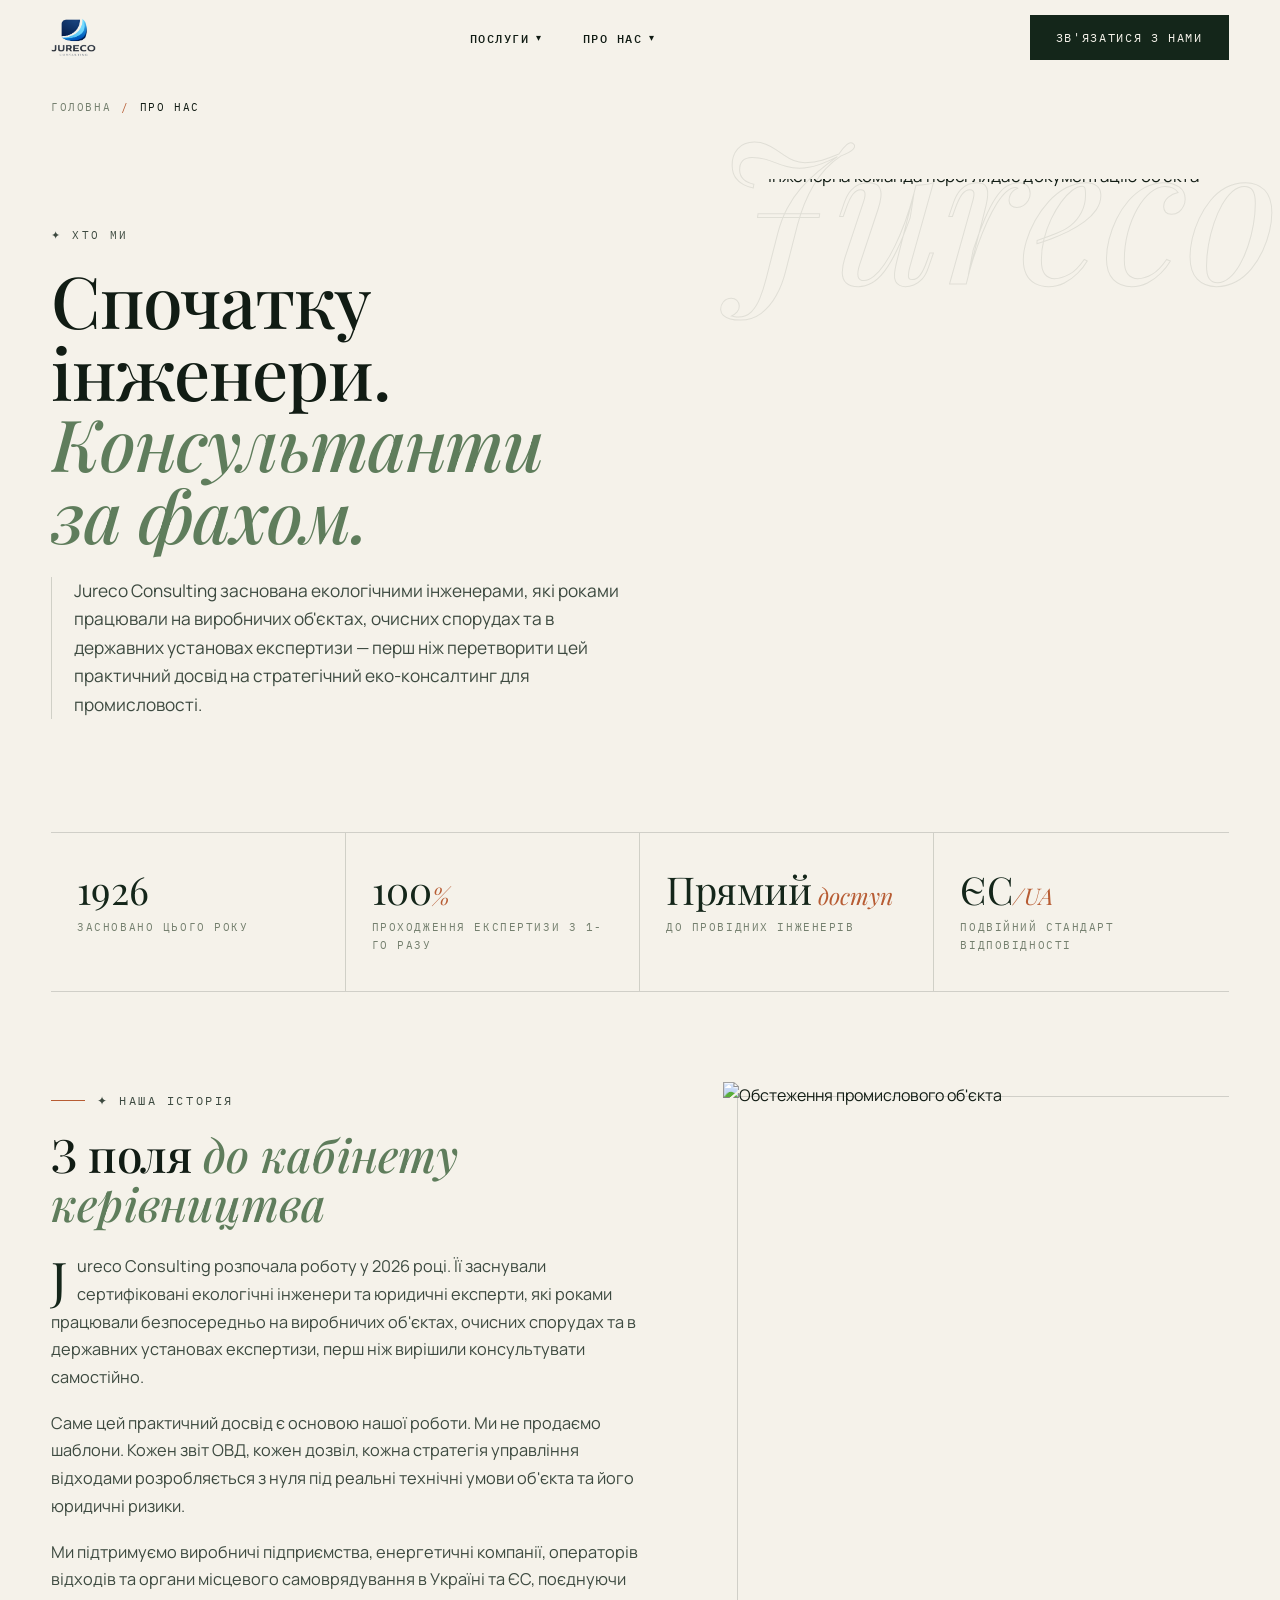
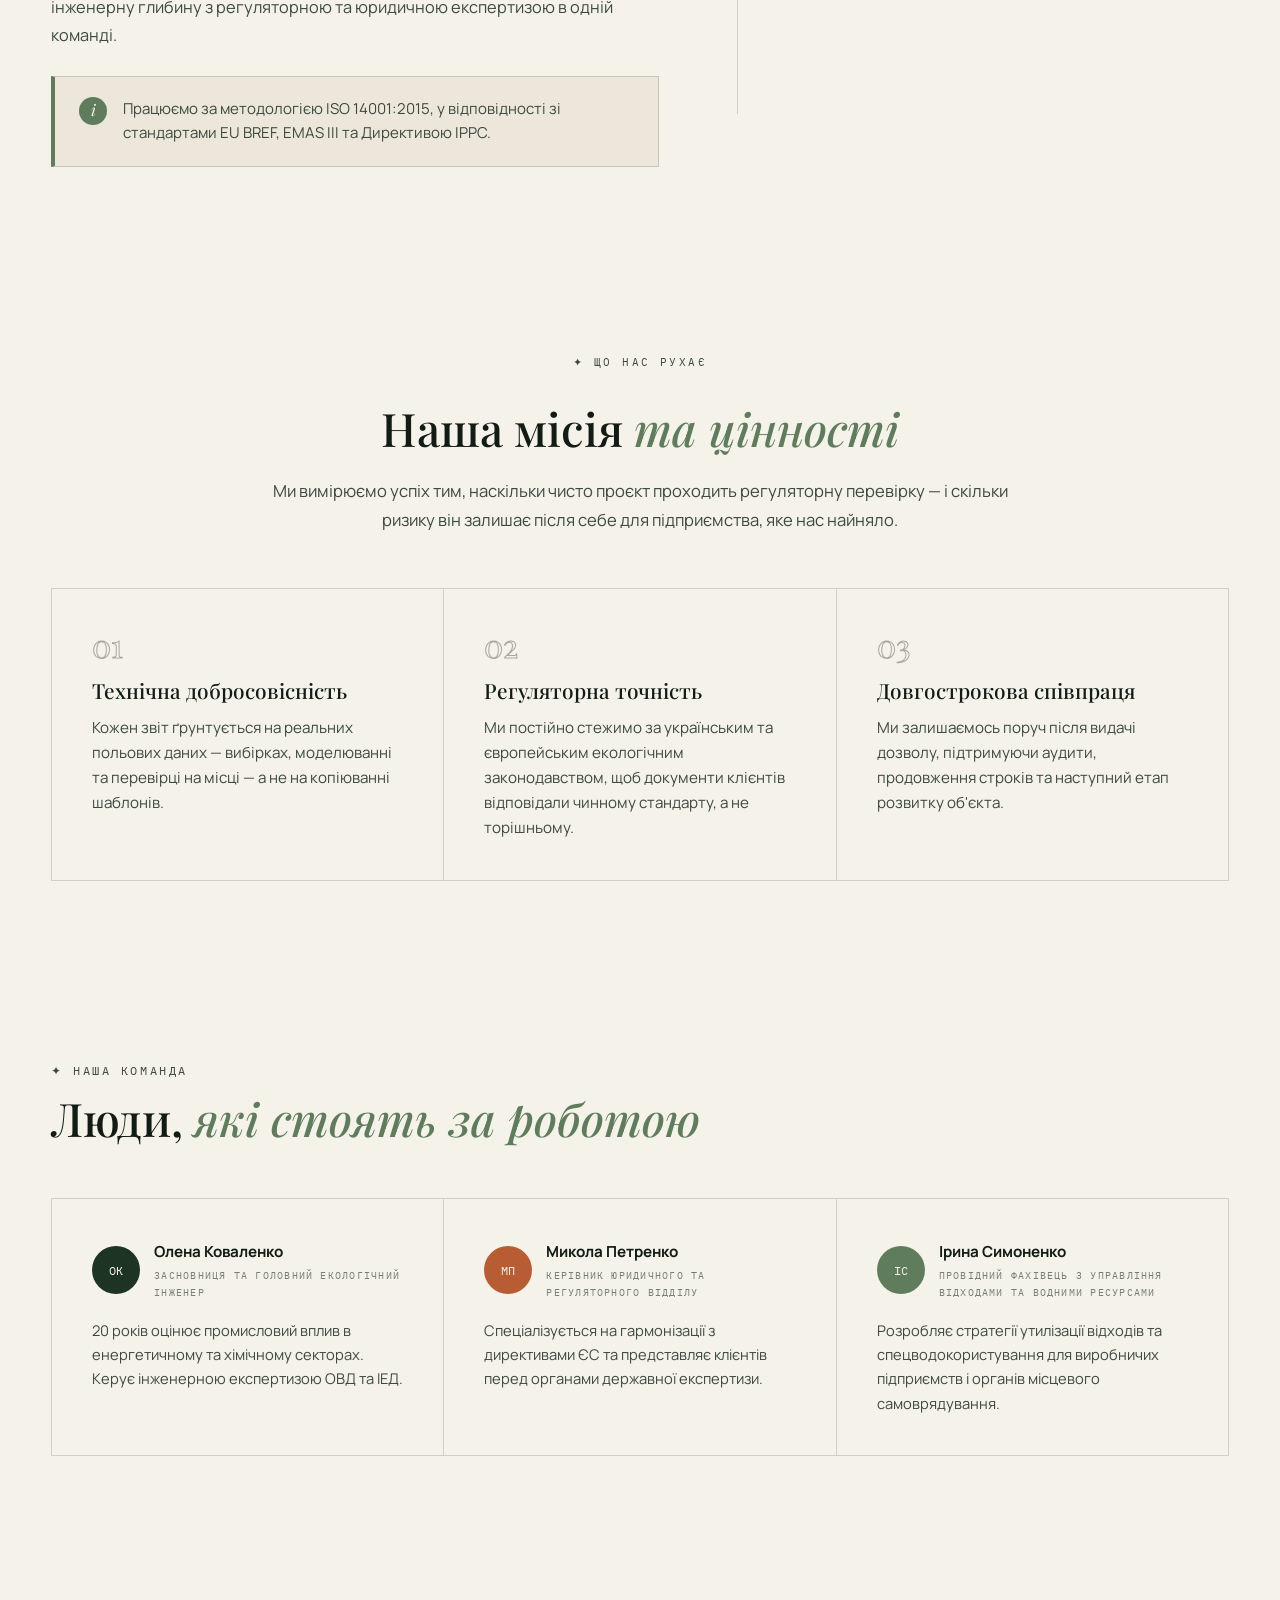
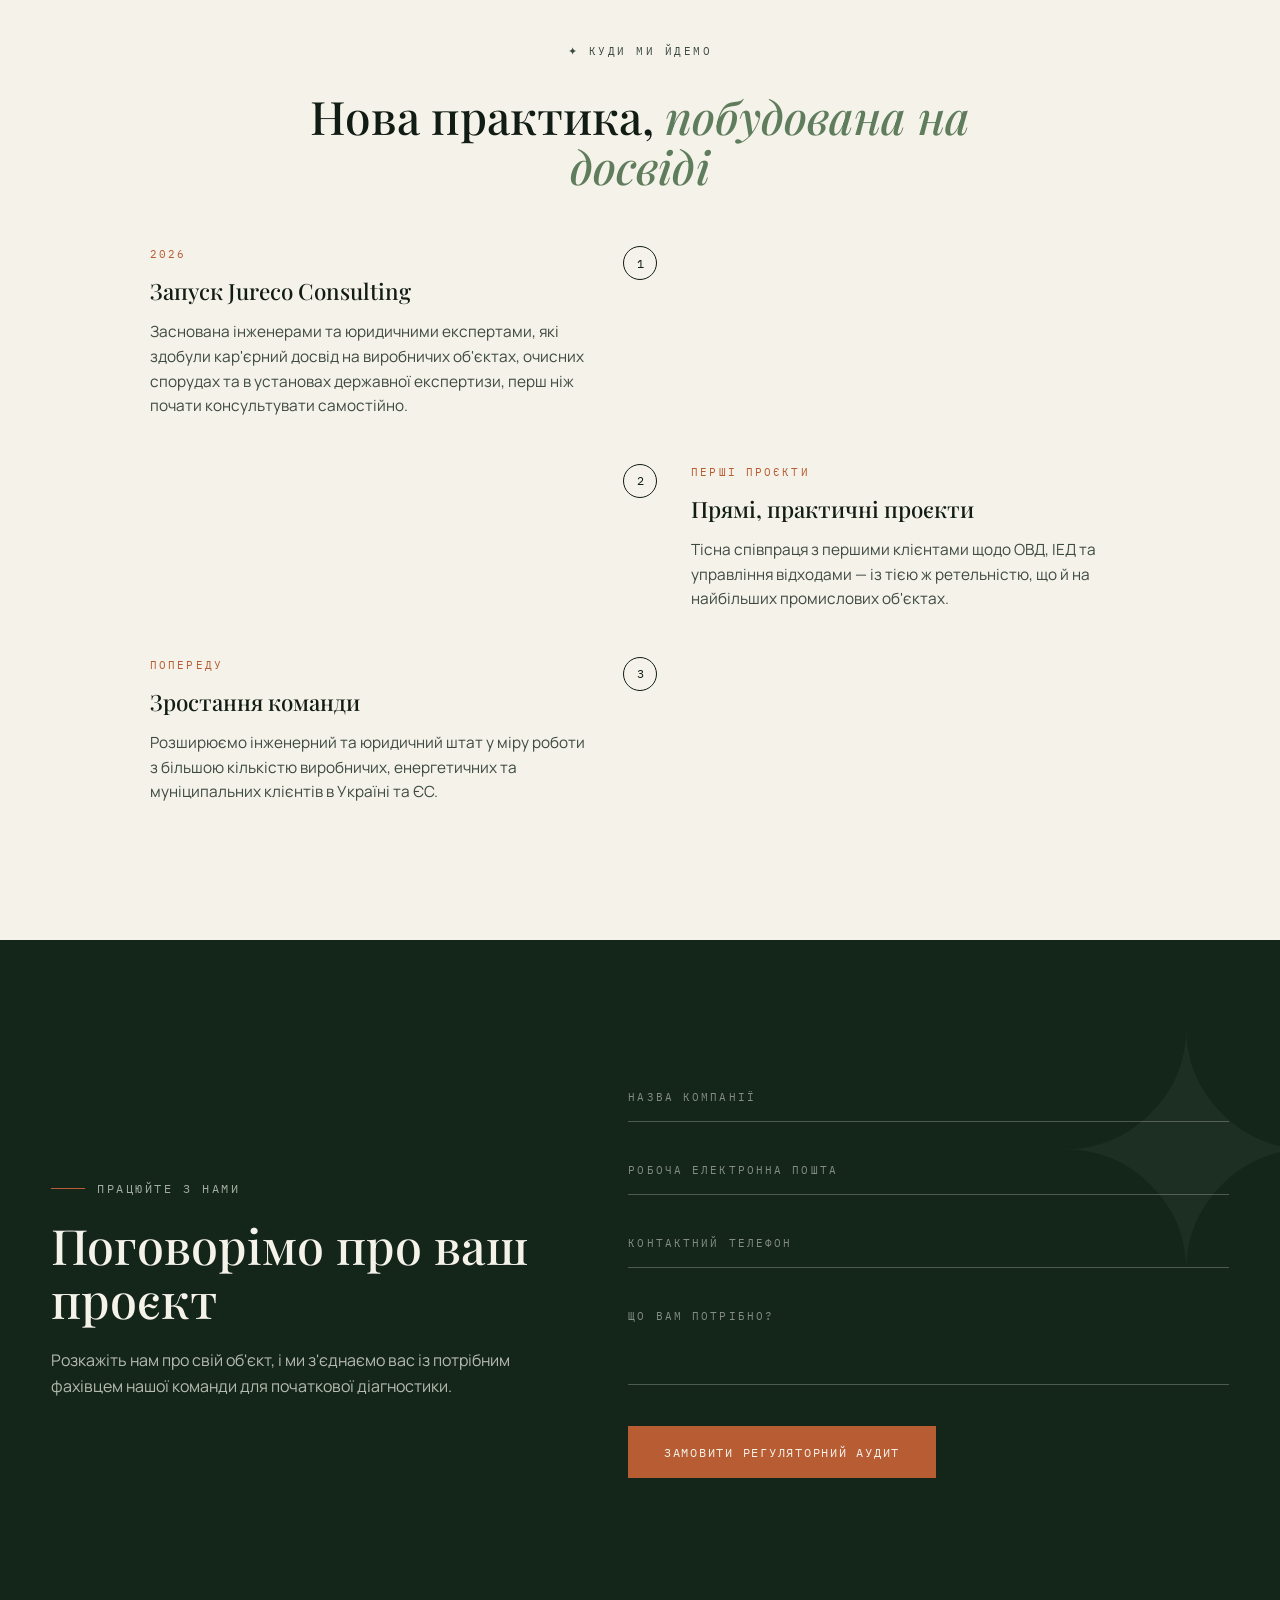
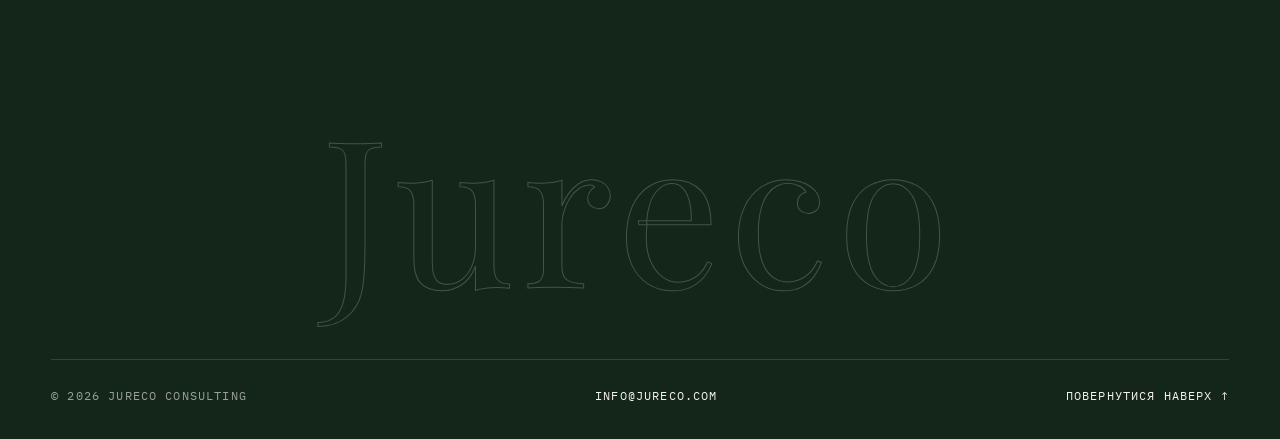
==== about.html @ 75439a0f "Jureco Consulting site — editorial redesign Premium editorial design system: homepage plus seven ser" ====
<!DOCTYPE html>
<html lang="uk">
<head>
    <meta charset="UTF-8">
    <meta name="viewport" content="width=device-width, initial-scale=1.0">
    <title>Про нас — Jureco Consulting</title>
    <link rel="preconnect" href="https://fonts.googleapis.com">
    <link rel="preconnect" href="https://fonts.gstatic.com" crossorigin>
    <link href="https://fonts.googleapis.com/css2?family=Playfair+Display:ital,wght@0,400;0,500;0,600;1,400;1,500&family=Manrope:wght@400;500;700&family=IBM+Plex+Mono:wght@400;500&display=swap" rel="stylesheet">
    <link rel="stylesheet" href="home.css">
    <link rel="stylesheet" href="inner.css">
</head>
<body id="top">

<!-- HEADER -->
<header class="hd solid">
    <a href="index.html" class="hd-logo" aria-label="Jureco Consulting — головна">
        <img src="photos/logo.png" alt="Jureco Consulting">
    </a>

    <nav class="hd-nav" aria-label="Основна навігація">
        <div class="hd-item">
            <button class="hd-link" aria-haspopup="true">Послуги <span class="tick">&#9662;</span></button>
            <div class="hd-drop">
                <div class="hd-drop-label">Екологічні послуги</div>
                <div class="hd-drop-grid">
                    <a href="eia.html">
                        <span class="n">01</span>
                        <span><span class="t">ОВД — Оцінка впливу на довкілля</span><span class="s">Процедура та дозволи перед початком діяльності</span></span>
                    </a>
                    <a href="lap.html">
                        <span class="n">02</span>
                        <span><span class="t">ІЕД — Інтегрований екологічний дозвіл</span><span class="s">Відповідність Директиві ЄС 2010/75/EU</span></span>
                    </a>
                    <a href="sea.html">
                        <span class="n">03</span>
                        <span><span class="t">СЕО — Стратегічна екологічна оцінка</span><span class="s">Процедура для документів державного планування</span></span>
                    </a>
                    <a href="lwmp.html">
                        <span class="n">04</span>
                        <span><span class="t">МПУВ — Місцевий план управління відходами</span><span class="s">Планування на рівні громади</span></span>
                    </a>
                    <a href="mep.html">
                        <span class="n">05</span>
                        <span><span class="t">МЕП — Муніципальний енергетичний план</span><span class="s">Місцева енергоефективність та відновлювані джерела</span></span>
                    </a>
                    <a href="cds.html">
                        <span class="n">06</span>
                        <span><span class="t">СРГ — Стратегія розвитку громади</span><span class="s">Інтегрований план розвитку громади</span></span>
                    </a>
                </div>
            </div>
        </div>
        <div class="hd-item">
            <button class="hd-link" aria-haspopup="true">Про нас <span class="tick">&#9662;</span></button>
            <div class="hd-drop narrow">
                <div class="hd-drop-grid">
                    <a href="about.html#team">
                        <span class="n">a.</span>
                        <span><span class="t">Наша команда</span><span class="s">Інженери та юридичні експерти</span></span>
                    </a>
                    <a href="about.html#story">
                        <span class="n">b.</span>
                        <span><span class="t">Наша історія</span><span class="s">Засновано у 2026 році</span></span>
                    </a>
                    <a href="#">
                        <span class="n">c.</span>
                        <span><span class="t">Новини та аналітика</span><span class="s">Оновлення законодавства</span></span>
                    </a>
                </div>
            </div>
        </div>
    </nav>

    <a href="#contact" class="hd-cta"><span>Зв'язатися з нами</span></a>

    <button class="hd-burger" aria-label="Меню" aria-expanded="false">
        <span></span><span></span><span></span>
    </button>
</header>

<nav class="m-menu" aria-label="Мобільне меню">
    <div class="grp">Екологічні послуги</div>
    <a href="eia.html"><span>01</span>ОВД — Оцінка впливу на довкілля</a>
    <a href="lap.html"><span>02</span>ІЕД — Інтегрований екологічний дозвіл</a>
    <a href="sea.html"><span>03</span>СЕО — Стратегічна екологічна оцінка</a>
    <a href="lwmp.html"><span>04</span>МПУВ — Місцевий план управління відходами</a>
    <a href="mep.html"><span>05</span>МЕП — Муніципальний енергетичний план</a>
    <a href="cds.html"><span>06</span>СРГ — Стратегія розвитку громади</a>
    <div class="grp">Про нас</div>
    <a href="about.html#team">Наша команда</a>
    <a href="about.html#story">Наша історія</a>
    <a href="#">Новини та аналітика</a>
    <a href="#contact" class="m-cta">Зв'язатися з нами</a>
</nav>

<!-- BREADCRUMB -->
<nav class="breadcrumb-bar">
    <div class="breadcrumbs">
        <a href="index.html">Головна</a>
        <span class="bc-sep">/</span>
        <span class="bc-current">Про нас</span>
    </div>
</nav>

<!-- PAGE HERO -->
<section class="eia-hero fade-up">
    <div class="hero-text">
        <div class="tag-mono">✦ Хто ми</div>
        <h1 class="hero-h1">
            Спочатку інженери.<br>
            <span class="accent">Консультанти<br>за фахом.</span>
        </h1>
        <p class="hero-para">Jureco Consulting заснована екологічними інженерами, які роками працювали на виробничих об'єктах, очисних спорудах та в державних установах експертизи — перш ніж перетворити цей практичний досвід на стратегічний еко-консалтинг для промисловості.</p>
    </div>
    <div class="hero-img-frame">
        <img src="https://images.unsplash.com/photo-1521791136064-7986c2920216?auto=format&fit=crop&w=1200&q=80" alt="Інженерна команда переглядає документацію об'єкта">
    </div>
</section>

<!-- STATS BAR -->
<div class="stats-row fade-up">
    <div class="stat-cell">
        <div class="stat-num">2026</div>
        <div class="stat-label">Засновано цього року</div>
    </div>
    <div class="stat-cell">
        <div class="stat-num">100<span>%</span></div>
        <div class="stat-label">Проходження експертизи з 1-го разу</div>
    </div>
    <div class="stat-cell">
        <div class="stat-num">Прямий<span> доступ</span></div>
        <div class="stat-label">До провідних інженерів</div>
    </div>
    <div class="stat-cell">
        <div class="stat-num">ЄС<span>/UA</span></div>
        <div class="stat-label">Подвійний стандарт відповідності</div>
    </div>
</div>

<!-- STORY -->
<section id="story" class="definition-block fade-up">
    <div>
        <div class="section-eyebrow">✦ Наша історія</div>
        <h2 class="block-title">З поля <span class="accent">до кабінету керівництва</span></h2>
        <div class="rich-body">
            <p>Jureco Consulting розпочала роботу у 2026 році. Її заснували сертифіковані екологічні інженери та юридичні експерти, які роками працювали безпосередньо на виробничих об'єктах, очисних спорудах та в державних установах експертизи, перш ніж вирішили консультувати самостійно.</p>
            <p>Саме цей практичний досвід є основою нашої роботи. Ми не продаємо шаблони. Кожен звіт ОВД, кожен дозвіл, кожна стратегія управління відходами розробляється з нуля під реальні технічні умови об'єкта та його юридичні ризики.</p>
            <p>Ми підтримуємо виробничі підприємства, енергетичні компанії, операторів відходів та органи місцевого самоврядування в Україні та ЄС, поєднуючи інженерну глибину з регуляторною та юридичною експертизою в одній команді.</p>
        </div>
        <div class="law-box">
            <div class="law-icon">i</div>
            <p>Працюємо за методологією ISO 14001:2015, у відповідності зі стандартами EU BREF, EMAS III та Директивою IPPC.</p>
        </div>
    </div>
    <div>
        <div class="img-bordered">
            <img src="https://images.unsplash.com/photo-1497366754035-f200968a6e72?auto=format&fit=crop&w=800&q=80" alt="Обстеження промислового об'єкта">
        </div>
    </div>
</section>

<!-- MISSION / VALUES -->
<section class="scope-block fade-up">
    <div class="center-head">
        <div class="tag-mono" style="margin:0 auto 18px;">✦ Що нас рухає</div>
        <h2 class="block-title">Наша місія <span class="accent">та цінності</span></h2>
        <p class="section-sub">Ми вимірюємо успіх тим, наскільки чисто проєкт проходить регуляторну перевірку — і скільки ризику він залишає після себе для підприємства, яке нас найняло.</p>
    </div>
    <div class="three-grid">
        <div class="scope-card">
            <span class="card-num">01</span>
            <h3>Технічна добросовісність</h3>
            <p>Кожен звіт ґрунтується на реальних польових даних — вибірках, моделюванні та перевірці на місці — а не на копіюванні шаблонів.</p>
        </div>
        <div class="scope-card">
            <span class="card-num">02</span>
            <h3>Регуляторна точність</h3>
            <p>Ми постійно стежимо за українським та європейським екологічним законодавством, щоб документи клієнтів відповідали чинному стандарту, а не торішньому.</p>
        </div>
        <div class="scope-card">
            <span class="card-num">03</span>
            <h3>Довгострокова співпраця</h3>
            <p>Ми залишаємось поруч після видачі дозволу, підтримуючи аудити, продовження строків та наступний етап розвитку об'єкта.</p>
        </div>
    </div>
</section>

<!-- TEAM -->
<section id="team" class="section fade-up">
    <div class="section-header">
        <div>
            <div class="section-tag">✦ Наша команда</div>
            <h2 class="section-title">Люди, <em>які стоять за роботою</em></h2>
        </div>
    </div>
    <div class="testi-grid">
        <div class="testi-card">
            <div class="testi-author" style="margin-bottom:16px;">
                <div class="testi-avatar av1">ОК</div>
                <div>
                    <div class="testi-name">Олена Коваленко</div>
                    <div class="testi-loc">Засновниця та головний екологічний інженер</div>
                </div>
            </div>
            <p class="testi-text">20 років оцінює промисловий вплив в енергетичному та хімічному секторах. Керує інженерною експертизою ОВД та ІЕД.</p>
        </div>
        <div class="testi-card">
            <div class="testi-author" style="margin-bottom:16px;">
                <div class="testi-avatar av2">МП</div>
                <div>
                    <div class="testi-name">Микола Петренко</div>
                    <div class="testi-loc">Керівник юридичного та регуляторного відділу</div>
                </div>
            </div>
            <p class="testi-text">Спеціалізується на гармонізації з директивами ЄС та представляє клієнтів перед органами державної експертизи.</p>
        </div>
        <div class="testi-card">
            <div class="testi-author" style="margin-bottom:16px;">
                <div class="testi-avatar av3">ІС</div>
                <div>
                    <div class="testi-name">Ірина Симоненко</div>
                    <div class="testi-loc">Провідний фахівець з управління відходами та водними ресурсами</div>
                </div>
            </div>
            <p class="testi-text">Розробляє стратегії утилізації відходів та спецводокористування для виробничих підприємств і органів місцевого самоврядування.</p>
        </div>
    </div>
</section>

<!-- ROADMAP -->
<section class="timeline-block fade-up">
    <div class="center-head">
        <div class="tag-mono" style="margin:0 auto 18px;">✦ Куди ми йдемо</div>
        <h2 class="block-title">Нова практика, <span class="accent">побудована на досвіді</span></h2>
    </div>
    <div class="timeline-wrap">
        <div class="timeline-axis"></div>

        <div class="tl-row">
            <div class="tl-dot">1</div>
            <div class="tl-box">
                <span class="tl-period">2026</span>
                <h3>Запуск Jureco Consulting</h3>
                <p>Заснована інженерами та юридичними експертами, які здобули кар'єрний досвід на виробничих об'єктах, очисних спорудах та в установах державної експертизи, перш ніж почати консультувати самостійно.</p>
            </div>
        </div>

        <div class="tl-row right">
            <div class="tl-dot">2</div>
            <div class="tl-box">
                <span class="tl-period">Перші проєкти</span>
                <h3>Прямі, практичні проєкти</h3>
                <p>Тісна співпраця з першими клієнтами щодо ОВД, ІЕД та управління відходами — із тією ж ретельністю, що й на найбільших промислових об'єктах.</p>
            </div>
        </div>

        <div class="tl-row">
            <div class="tl-dot">3</div>
            <div class="tl-box">
                <span class="tl-period">Попереду</span>
                <h3>Зростання команди</h3>
                <p>Розширюємо інженерний та юридичний штат у міру роботи з більшою кількістю виробничих, енергетичних та муніципальних клієнтів в Україні та ЄС.</p>
            </div>
        </div>
    </div>
</section>

<!-- CTA FORM -->
<!-- CTA FORM -->
<section id="contact" class="audit">
    <div class="audit-grid">
        <div class="audit-copy">
            <span class="eyebrow r-up">Працюйте з нами</span>
            <h2 class="r-up">Поговорімо про ваш проєкт</h2>
            <p class="audit-lead r-up">Розкажіть нам про свій об'єкт, і ми з'єднаємо вас із потрібним фахівцем нашої команди для початкової діагностики.</p>
        </div>

        <form id="cta-audit-form" class="audit-form r-up" action="https://formspree.io/f/mqevwaqk" method="POST">
            <div class="field">
                <label for="f-company">Назва компанії</label>
                <input id="f-company" type="text" name="company" autocomplete="organization" required>
            </div>
            <div class="field">
                <label for="f-email">Робоча електронна пошта</label>
                <input id="f-email" type="email" name="email" autocomplete="email" required>
            </div>
            <div class="field">
                <label for="f-phone">Контактний телефон</label>
                <input id="f-phone" type="tel" name="phone" autocomplete="tel" required>
            </div>
            <div class="field">
                <label for="f-message">Що вам потрібно?</label>
                <textarea id="f-message" name="message" rows="3" required></textarea>
            </div>
            <input type="hidden" name="_subject" value="Нова заявка — JURECO (Про нас)">
            <button type="submit" class="btn-main btn-submit"><span class="lbl">Замовити регуляторний аудит</span></button>
            <p class="form-status" aria-live="polite"></p>
        </form>
    </div>
</section>

<!-- FOOTER -->
<footer class="foot">
    <div class="foot-word" aria-hidden="true">Jureco</div>
    <div class="foot-row">
        <span>&#169; 2026 Jureco Consulting</span>
        <a href="mailto:info@jureco.com">info@jureco.com</a>
        <a href="#top">Повернутися наверх &#8593;</a>
    </div>
</footer>

<script src="home.js"></script>
<script src="inner.js"></script>
<script src="form-handler.js"></script>
</body>
</html>
---- home.css ----
/* ============================================================
   JURECO — index.html dedicated stylesheet (editorial redesign)
   Other pages keep using style.css; this file is home-only.
   ============================================================ */

:root {
    --paper:   #F5F2EA;
    --paper-2: #ECE7DA;
    --ink:     #111C14;
    --ink-2:   #3D4A40;
    --ink-3:   #75806F;
    --pine:    #14261A;
    --pine-2:  #1D3323;
    --moss:    #5F7D5C;
    --clay:    #B75C33;
    --clay-2:  #A24E28;
    --line:    rgba(17, 28, 20, 0.16);
    --line-soft: rgba(17, 28, 20, 0.09);
    --paper-on-pine: rgba(245, 242, 234, 0.92);
    --font-display: 'Playfair Display', 'Georgia', serif;
    --font-body: 'Manrope', 'Segoe UI', sans-serif;
    --font-mono: 'IBM Plex Mono', 'Consolas', monospace;
    --ease-out: cubic-bezier(0.22, 1, 0.36, 1);
    --gutter: clamp(20px, 4vw, 64px);
}

* { margin: 0; padding: 0; box-sizing: border-box; }

html { scroll-behavior: smooth; }

body {
    background: var(--paper);
    color: var(--ink);
    font-family: var(--font-body);
    font-size: 1rem;
    line-height: 1.65;
    -webkit-font-smoothing: antialiased;
    overflow-x: hidden;
}

::selection { background: var(--clay); color: var(--paper); }

img { max-width: 100%; display: block; }

a { color: inherit; text-decoration: none; }

:focus-visible { outline: 2px solid var(--clay); outline-offset: 3px; }

/* ── shared editorial atoms ──────────────────────────────── */

.eyebrow {
    font-family: var(--font-mono);
    font-size: 0.72rem;
    letter-spacing: 0.22em;
    text-transform: uppercase;
    color: var(--ink-2);
    display: inline-flex;
    align-items: center;
    gap: 12px;
}
.eyebrow::before {
    content: "";
    width: 34px; height: 1px;
    background: var(--clay);
    display: inline-block;
}

.serif-em em {
    font-style: italic;
    font-weight: 500;
    color: var(--moss);
}

.u-link {
    font-family: var(--font-mono);
    font-size: 0.78rem;
    letter-spacing: 0.14em;
    text-transform: uppercase;
    border-bottom: 2px solid var(--clay);
    padding-bottom: 4px;
    transition: color 0.2s var(--ease-out), border-color 0.2s var(--ease-out);
}
.u-link:hover { color: var(--clay); border-color: var(--ink); }

/* ── reveal system (each variant used by a different section) */

.r-up { opacity: 0; transform: translateY(36px); transition: opacity 0.9s var(--ease-out), transform 0.9s var(--ease-out); }
.r-up.in { opacity: 1; transform: none; }

.r-fade { opacity: 0; transition: opacity 1.1s ease; }
.r-fade.in { opacity: 1; }

.r-clip { clip-path: inset(0 100% 0 0); transition: clip-path 1.1s var(--ease-out); }
.r-clip.in { clip-path: inset(0 0 0 0); }

.r-clip-alt { clip-path: inset(0 0 0 100%); transition: clip-path 1.1s var(--ease-out); }
.r-clip-alt.in { clip-path: inset(0 0 0 0); }

.r-clip-up { clip-path: inset(100% 0 0 0); transition: clip-path 1s var(--ease-out); }
.r-clip-up.in { clip-path: inset(0 0 0 0); }

.r-line { transform: scaleX(0); transform-origin: left; transition: transform 1.2s var(--ease-out); }
.r-line.in { transform: scaleX(1); }

/* word-mask reveal for hero headline */
.w-mask { display: inline-block; overflow: hidden; vertical-align: bottom; }
.w-mask > span {
    display: inline-block;
    transform: translateY(110%);
    transition: transform 1s var(--ease-out);
}
body.loaded .w-mask > span { transform: translateY(0); }

/* ============================================================
   HEADER
   ============================================================ */

.hd {
    position: fixed;
    top: 0; left: 0; right: 0;
    z-index: 100;
    display: flex;
    align-items: center;
    justify-content: space-between;
    gap: 24px;
    padding: 0 var(--gutter);
    height: 76px;
    border-bottom: 1px solid transparent;
    transition: background 0.35s ease, border-color 0.35s ease, height 0.35s ease;
}
.hd.solid {
    background: rgba(245, 242, 234, 0.93);
    backdrop-filter: blur(10px);
    border-color: var(--line-soft);
    height: 64px;
}

.hd-logo img { height: 40px; width: auto; transition: height 0.35s ease; }
.hd.solid .hd-logo img { height: 34px; }

.hd-nav { display: flex; align-items: center; gap: 8px; }

.hd-nav > div { position: relative; }

.hd-link {
    font-family: var(--font-mono);
    font-size: 0.78rem;
    letter-spacing: 0.12em;
    text-transform: uppercase;
    background: none;
    border: none;
    cursor: pointer;
    color: var(--ink);
    padding: 10px 16px;
    display: inline-flex;
    align-items: center;
    gap: 7px;
    font-weight: 500;
}
.hd-link .tick { font-size: 0.6rem; transition: transform 0.25s var(--ease-out); }
.hd-item.open .hd-link .tick { transform: rotate(180deg); }
.hd-link:hover { color: var(--clay); }

/* dropdown — full editorial panel */
.hd-drop {
    position: absolute;
    top: calc(100% + 14px);
    left: 50%;
    translate: -50% 0;
    width: min(720px, calc(100vw - 32px));
    background: var(--paper);
    border: 1px solid var(--line);
    box-shadow: 0 30px 60px -20px rgba(17, 28, 20, 0.25);
    padding: 28px;
    opacity: 0;
    visibility: hidden;
    transform: translateY(12px);
    transition: opacity 0.28s var(--ease-out), transform 0.28s var(--ease-out), visibility 0.28s;
}
.hd-item.open .hd-drop { opacity: 1; visibility: visible; transform: none; }

.hd-drop-label {
    font-family: var(--font-mono);
    font-size: 0.66rem;
    letter-spacing: 0.24em;
    text-transform: uppercase;
    color: var(--ink-3);
    border-bottom: 1px solid var(--line-soft);
    padding-bottom: 12px;
    margin-bottom: 6px;
}
.hd-drop-grid { display: grid; grid-template-columns: 1fr 1fr; }
.hd-drop.narrow { width: min(380px, calc(100vw - 32px)); }
.hd-drop.narrow .hd-drop-grid { grid-template-columns: 1fr; }

.hd-drop a {
    display: grid;
    grid-template-columns: auto 1fr;
    gap: 14px;
    padding: 14px 12px;
    border-bottom: 1px solid var(--line-soft);
    transition: background 0.2s ease, padding-left 0.25s var(--ease-out);
}
.hd-drop a:hover { background: var(--paper-2); padding-left: 20px; }
.hd-drop a .n {
    font-family: var(--font-mono);
    font-size: 0.7rem;
    color: var(--clay);
    padding-top: 4px;
}
.hd-drop a .t { font-weight: 700; font-size: 0.92rem; display: block; }
.hd-drop a .s { font-size: 0.8rem; color: var(--ink-2); display: block; margin-top: 2px; }

.hd-cta {
    font-family: var(--font-mono);
    font-size: 0.74rem;
    letter-spacing: 0.14em;
    text-transform: uppercase;
    color: var(--paper);
    background: var(--pine);
    padding: 13px 26px;
    position: relative;
    overflow: hidden;
    white-space: nowrap;
}
.hd-cta span { position: relative; z-index: 1; }
.hd-cta::after {
    content: "";
    position: absolute; inset: 0;
    background: var(--clay);
    transform: translateY(101%);
    transition: transform 0.35s var(--ease-out);
}
.hd-cta:hover::after { transform: translateY(0); }

.hd-burger {
    display: none;
    background: none; border: none; cursor: pointer;
    width: 44px; height: 44px;
    flex-direction: column;
    justify-content: center;
    align-items: center;
    gap: 6px;
}
.hd-burger span { width: 26px; height: 2px; background: var(--ink); transition: transform 0.3s var(--ease-out), opacity 0.3s; }

/* ============================================================
   HERO — editorial split with parallax figure
   ============================================================ */

.hero {
    position: relative;
    overflow: hidden;
    min-height: 100svh;
    display: grid;
    grid-template-columns: minmax(0, 7fr) minmax(0, 5fr);
    align-items: end;
    padding: 140px var(--gutter) 0;
    gap: clamp(24px, 4vw, 72px);
}

.hero-ghost {
    position: absolute;
    top: 12vh;
    right: -2vw;
    font-family: var(--font-display);
    font-size: clamp(8rem, 22vw, 22rem);
    line-height: 1;
    color: transparent;
    -webkit-text-stroke: 1px rgba(17, 28, 20, 0.10);
    pointer-events: none;
    user-select: none;
    white-space: nowrap;
    z-index: 0;
}

.hero-copy { position: relative; z-index: 2; padding-bottom: clamp(48px, 8vh, 110px); }

.hero-kicker {
    display: flex;
    align-items: center;
    gap: 16px;
    font-family: var(--font-mono);
    font-size: 0.72rem;
    letter-spacing: 0.24em;
    text-transform: uppercase;
    color: var(--ink-2);
    margin-bottom: clamp(20px, 3vh, 40px);
}
.hero-kicker .dot { color: var(--clay); }

.hero h1 {
    font-family: var(--font-display);
    font-weight: 500;
    font-size: clamp(3rem, 8.6vw, 7.6rem);
    line-height: 0.98;
    letter-spacing: -0.02em;
}
.hero h1 em { font-style: italic; color: var(--moss); }

.hero-under {
    margin-top: clamp(28px, 5vh, 56px);
    display: grid;
    grid-template-columns: minmax(0, 1fr) auto;
    align-items: end;
    gap: 32px;
}
.hero-sub {
    max-width: 46ch;
    color: var(--ink-2);
    font-size: 1.02rem;
    border-left: 1px solid var(--line);
    padding-left: 22px;
}

.hero-actions { display: flex; align-items: center; gap: 26px; flex-wrap: wrap; margin-top: 30px; }

.btn-main {
    font-family: var(--font-mono);
    font-size: 0.78rem;
    letter-spacing: 0.14em;
    text-transform: uppercase;
    background: var(--pine);
    color: var(--paper);
    padding: 18px 36px;
    display: inline-block;
    position: relative;
    overflow: hidden;
    cursor: pointer;
    border: none;
    will-change: transform;
}
.btn-main .lbl { position: relative; z-index: 1; display: inline-block; }
.btn-main::after {
    content: "";
    position: absolute; inset: 0;
    background: var(--clay);
    transform: scaleY(0);
    transform-origin: bottom;
    transition: transform 0.4s var(--ease-out);
}
.btn-main:hover::after { transform: scaleY(1); }

.btn-quiet {
    font-family: var(--font-mono);
    font-size: 0.78rem;
    letter-spacing: 0.14em;
    text-transform: uppercase;
    display: inline-flex;
    align-items: center;
    gap: 10px;
    color: var(--ink);
    border-bottom: 2px solid var(--clay);
    padding-bottom: 5px;
}
.btn-quiet .arr { transition: transform 0.3s var(--ease-out); display: inline-block; }
.btn-quiet:hover .arr { transform: translateX(6px); }

/* hero figure */
.hero-fig {
    position: relative;
    z-index: 1;
    align-self: stretch;
    min-height: 62vh;
    overflow: hidden;
}
.hero-fig img {
    position: absolute;
    inset: -12% 0;
    width: 100%;
    height: 124%;
    object-fit: cover;
    will-change: transform;
}
.hero-fig .fig-cap {
    position: absolute;
    left: 0; bottom: 0;
    background: var(--paper);
    padding: 14px 20px 0 0;
    font-family: var(--font-mono);
    font-size: 0.68rem;
    letter-spacing: 0.18em;
    text-transform: uppercase;
    color: var(--ink-2);
    z-index: 2;
}

.hero-side {
    position: absolute;
    right: calc(var(--gutter) / 2.4);
    top: 50%;
    writing-mode: vertical-rl;
    font-family: var(--font-mono);
    font-size: 0.66rem;
    letter-spacing: 0.34em;
    text-transform: uppercase;
    color: var(--ink-3);
    z-index: 3;
}

.hero-scroll {
    position: absolute;
    left: var(--gutter);
    bottom: 26px;
    display: flex;
    align-items: center;
    gap: 12px;
    font-family: var(--font-mono);
    font-size: 0.66rem;
    letter-spacing: 0.28em;
    text-transform: uppercase;
    color: var(--ink-3);
    z-index: 3;
}
.hero-scroll .tail {
    width: 52px; height: 1px;
    background: var(--ink-3);
    position: relative;
    overflow: hidden;
}
.hero-scroll .tail::after {
    content: "";
    position: absolute; inset: 0;
    background: var(--clay);
    animation: scrollTail 2.2s var(--ease-out) infinite;
}
@keyframes scrollTail {
    0%   { transform: translateX(-100%); }
    55%  { transform: translateX(0); }
    100% { transform: translateX(102%); }
}

/* ============================================================
   SERVICES — editorial index with cursor image preview
   ============================================================ */

.svc { padding: clamp(90px, 14vh, 160px) var(--gutter) clamp(70px, 10vh, 120px); position: relative; }

.svc-head {
    display: flex;
    align-items: baseline;
    justify-content: space-between;
    gap: 24px;
    margin-bottom: clamp(36px, 6vh, 64px);
    flex-wrap: wrap;
}
.svc-head h2 {
    font-family: var(--font-display);
    font-weight: 500;
    font-size: clamp(2rem, 4.4vw, 3.6rem);
    line-height: 1.05;
}
.svc-head .count { font-family: var(--font-mono); font-size: 0.78rem; color: var(--ink-3); letter-spacing: 0.2em; }

.svc-list { border-top: 1px solid var(--line); }

.svc-row {
    display: grid;
    grid-template-columns: 90px minmax(0, 1fr) auto;
    align-items: center;
    gap: 24px;
    padding: clamp(20px, 3.4vh, 34px) 4px;
    border-bottom: 1px solid var(--line);
    position: relative;
    transition: padding-left 0.4s var(--ease-out), background 0.4s ease;
}
.svc-row:hover { padding-left: 26px; background: rgba(236, 231, 218, 0.5); }

.svc-row .idx {
    font-family: var(--font-mono);
    font-size: 0.78rem;
    color: var(--ink-3);
    transition: color 0.3s ease;
}
.svc-row:hover .idx { color: var(--clay); }

.svc-row .name {
    font-family: var(--font-display);
    font-weight: 500;
    font-size: clamp(1.3rem, 3vw, 2.2rem);
    line-height: 1.15;
    transition: font-style 0.2s;
}
.svc-row:hover .name { font-style: italic; color: var(--pine-2); }

.svc-row .go {
    font-size: 1.3rem;
    color: var(--ink-3);
    transition: transform 0.35s var(--ease-out), color 0.3s ease;
}
.svc-row:hover .go { transform: translate(6px, -6px) rotate(45deg); color: var(--clay); }

/* floating cursor preview (desktop only, driven by JS) */
.svc-peek {
    position: fixed;
    top: 0; left: 0;
    width: 180px;
    height: 230px;
    border-radius: 14px;
    pointer-events: none;
    z-index: 60;
    overflow: hidden;
    opacity: 0;
    transform: scale(0.9);
    transition: opacity 0.3s var(--ease-out), transform 0.3s var(--ease-out);
    will-change: transform;
}
.svc-peek.on { opacity: 1; transform: scale(1); }
.svc-peek img {
    position: absolute; inset: 0;
    width: 100%; height: 100%;
    object-fit: cover;
    opacity: 0;
    transition: opacity 0.35s ease;
}
.svc-peek img.show { opacity: 1; }

/* ============================================================
   ABOUT — overlapping asymmetric split
   ============================================================ */

.who {
    position: relative;
    padding: 0 var(--gutter) clamp(90px, 14vh, 170px);
    display: grid;
    grid-template-columns: minmax(0, 5.5fr) minmax(0, 6.5fr);
    gap: clamp(32px, 6vw, 96px);
    align-items: start;
}

.who-fig { position: relative; margin-top: -40px; }
.who-fig .frame {
    overflow: hidden;
    aspect-ratio: 4 / 5;
}
.who-fig img { width: 100%; height: 100%; object-fit: cover; }

/* rotating stamp badge */
.who-stamp {
    position: absolute;
    right: -46px;
    top: -46px;
    width: 130px; height: 130px;
    z-index: 3;
}
.who-stamp svg { width: 100%; height: 100%; animation: spin 22s linear infinite; }
.who-stamp text {
    font-family: var(--font-mono);
    font-size: 9.2px;
    letter-spacing: 2.6px;
    text-transform: uppercase;
    fill: var(--ink);
}
.who-stamp .core {
    position: absolute; inset: 0;
    display: grid; place-items: center;
    font-size: 1.1rem;
    color: var(--clay);
}
@keyframes spin { to { transform: rotate(360deg); } }

.who-copy { padding-top: clamp(30px, 8vh, 90px); }
.who-copy h2 {
    font-family: var(--font-display);
    font-weight: 500;
    font-size: clamp(2.1rem, 4.6vw, 3.8rem);
    line-height: 1.04;
    margin: 20px 0 30px;
}
.who-copy h2 em { font-style: italic; color: var(--moss); }

.who-copy .lead { position: relative; }
.who-copy .lead::first-letter {
    font-family: var(--font-display);
    font-size: 3.4em;
    float: left;
    line-height: 0.82;
    padding: 6px 12px 0 0;
    color: var(--pine);
}
.who-copy p { color: var(--ink-2); max-width: 56ch; }
.who-copy p + p { margin-top: 18px; }

.who-meta {
    margin-top: 36px;
    display: flex;
    gap: 40px;
    border-top: 1px solid var(--line);
    padding-top: 24px;
    flex-wrap: wrap;
}
.who-meta .cell .k {
    font-family: var(--font-display);
    font-size: 1.9rem;
    color: var(--pine);
}
.who-meta .cell .v {
    font-family: var(--font-mono);
    font-size: 0.68rem;
    letter-spacing: 0.18em;
    text-transform: uppercase;
    color: var(--ink-3);
    margin-top: 4px;
}
.who-copy .btn-quiet { margin-top: 34px; }

/* ============================================================
   SOLUTIONS — alternating editorial features
   ============================================================ */

.sol { background: var(--paper-2); padding: clamp(90px, 13vh, 160px) var(--gutter); }

.sol-head { max-width: 900px; margin-bottom: clamp(50px, 8vh, 90px); }
.sol-head h2 {
    font-family: var(--font-display);
    font-weight: 500;
    font-size: clamp(2.1rem, 4.6vw, 3.8rem);
    line-height: 1.05;
    margin-top: 18px;
}
.sol-head h2 em { font-style: italic; color: var(--moss); }

.sol-item {
    display: grid;
    grid-template-columns: minmax(0, 6fr) minmax(0, 5fr);
    gap: clamp(28px, 5vw, 80px);
    align-items: center;
    padding: clamp(40px, 7vh, 72px) 0;
    border-top: 1px solid var(--line);
    position: relative;
}
.sol-item.flip { grid-template-columns: minmax(0, 5fr) minmax(0, 6fr); }
.sol-item.flip .sol-fig { order: 2; }
.sol-item.flip .sol-body { order: 1; }

.sol-fig { position: relative; overflow: hidden; aspect-ratio: 16 / 11; }
.sol-fig img { width: 100%; height: 100%; object-fit: cover; transition: transform 0.8s var(--ease-out); }
.sol-item:hover .sol-fig img { transform: scale(1.045); }

.sol-num {
    position: absolute;
    top: clamp(24px, 5vh, 52px);
    right: 0;
    font-family: var(--font-display);
    font-size: clamp(3.4rem, 7vw, 6rem);
    line-height: 1;
    color: transparent;
    -webkit-text-stroke: 1px rgba(17, 28, 20, 0.28);
    pointer-events: none;
}

.sol-body .tag {
    font-family: var(--font-mono);
    font-size: 0.66rem;
    letter-spacing: 0.2em;
    text-transform: uppercase;
    color: var(--paper);
    background: var(--pine);
    display: inline-block;
    padding: 7px 14px;
    margin-bottom: 20px;
}
.sol-body .tag.alt { background: var(--clay); }
.sol-body .tag.alt2 { background: var(--moss); }

.sol-body h3 {
    font-family: var(--font-display);
    font-weight: 500;
    font-size: clamp(1.6rem, 3.2vw, 2.6rem);
    line-height: 1.1;
    max-width: 18ch;
}

.sol-meta {
    display: flex;
    gap: 26px;
    margin: 22px 0 26px;
    font-family: var(--font-mono);
    font-size: 0.72rem;
    letter-spacing: 0.1em;
    text-transform: uppercase;
    color: var(--ink-2);
    flex-wrap: wrap;
}
.sol-meta span { display: inline-flex; align-items: center; gap: 8px; }
.sol-meta .st { color: var(--clay); }

.sol-price {
    font-family: var(--font-display);
    font-size: 1.25rem;
    font-style: italic;
    color: var(--pine);
    margin-bottom: 24px;
}
.sol-price small {
    font-family: var(--font-mono);
    font-style: normal;
    font-size: 0.68rem;
    letter-spacing: 0.14em;
    text-transform: uppercase;
    color: var(--ink-3);
    margin-left: 8px;
}

/* ============================================================
   QUOTE — dark cinematic band
   ============================================================ */

.quote {
    position: relative;
    background: var(--pine);
    color: var(--paper-on-pine);
    padding: clamp(110px, 18vh, 200px) var(--gutter);
    overflow: hidden;
}
.quote-bg {
    position: absolute;
    inset: -18% 0;
    background-size: cover;
    background-position: center;
    opacity: 0.16;
    will-change: transform;
}
.quote-inner { position: relative; z-index: 1; max-width: 1080px; margin: 0 auto; text-align: center; }

.quote-mark {
    font-family: var(--font-display);
    font-size: 4.4rem;
    line-height: 0.6;
    color: var(--clay);
    display: block;
    margin-bottom: 30px;
}

.quote-inner blockquote p {
    font-family: var(--font-display);
    font-weight: 500;
    font-size: clamp(1.7rem, 4.2vw, 3.4rem);
    line-height: 1.22;
}
.quote-inner .q-line {
    display: block;
    overflow: hidden;
}
.quote-inner .q-line > span {
    display: block;
    transform: translateY(105%);
    transition: transform 1s var(--ease-out);
}
.quote-inner.in .q-line > span { transform: none; }
.quote-inner .q-line:nth-child(2) > span { transition-delay: 0.14s; }
.quote-inner .q-line:nth-child(3) > span { transition-delay: 0.28s; }

.quote-cite {
    margin-top: 42px;
    font-family: var(--font-mono);
    font-size: 0.72rem;
    letter-spacing: 0.3em;
    text-transform: uppercase;
    color: rgba(245, 242, 234, 0.6);
}
.quote-cite::before { content: "— "; color: var(--clay); }

/* ============================================================
   TESTIMONIALS — asymmetric editorial collage
   ============================================================ */

.voices { padding: clamp(90px, 14vh, 170px) var(--gutter); }

.voices-head { margin-bottom: clamp(44px, 7vh, 80px); }
.voices-head h2 {
    font-family: var(--font-display);
    font-weight: 500;
    font-size: clamp(2.1rem, 4.6vw, 3.8rem);
    line-height: 1.05;
    margin-top: 18px;
}
.voices-head h2 em { font-style: italic; color: var(--moss); }

.voices-grid {
    display: grid;
    grid-template-columns: minmax(0, 7fr) minmax(0, 5fr);
    gap: clamp(24px, 3.4vw, 52px);
    align-items: start;
}

.voice-feature {
    border-left: 3px solid var(--clay);
    padding: 10px 0 10px clamp(24px, 3.5vw, 52px);
}
.voice-feature .stars { font-family: var(--font-mono); color: var(--clay); letter-spacing: 0.3em; font-size: 0.8rem; }
.voice-feature blockquote {
    font-family: var(--font-display);
    font-weight: 500;
    font-size: clamp(1.4rem, 2.6vw, 2.1rem);
    line-height: 1.32;
    margin: 24px 0 32px;
    color: var(--pine);
}

.voice-side { display: grid; gap: clamp(20px, 3vh, 34px); }
.voice-card {
    background: var(--paper-2);
    padding: clamp(24px, 3vw, 38px);
    position: relative;
}
.voice-card:nth-child(2) {
    background: transparent;
    border: 1px solid var(--line);
    margin-left: clamp(16px, 3vw, 48px);
}
.voice-card .stars { font-family: var(--font-mono); color: var(--clay); letter-spacing: 0.3em; font-size: 0.72rem; }
.voice-card p { margin: 16px 0 22px; color: var(--ink-2); font-size: 0.95rem; }

.byline { display: flex; align-items: center; gap: 14px; }
.byline .ava {
    width: 46px; height: 46px;
    border-radius: 50%;
    display: grid; place-items: center;
    font-family: var(--font-mono);
    font-size: 0.72rem;
    color: var(--paper);
    flex: none;
}
.byline .ava.a1 { background: var(--pine-2); }
.byline .ava.a2 { background: var(--clay); }
.byline .ava.a3 { background: var(--moss); }
.byline .who-n { font-weight: 700; font-size: 0.92rem; }
.byline .who-r {
    font-family: var(--font-mono);
    font-size: 0.66rem;
    letter-spacing: 0.14em;
    text-transform: uppercase;
    color: var(--ink-3);
    margin-top: 3px;
}

/* ============================================================
   CTA FORM — dark editorial panel
   ============================================================ */

.audit {
    background: var(--pine);
    color: var(--paper-on-pine);
    padding: clamp(90px, 13vh, 160px) var(--gutter);
    position: relative;
    overflow: hidden;
}
.audit::before {
    content: "✦";
    position: absolute;
    right: -40px; top: -60px;
    font-size: 20rem;
    color: rgba(245, 242, 234, 0.04);
    pointer-events: none;
}

.audit-grid {
    display: grid;
    grid-template-columns: minmax(0, 5fr) minmax(0, 6fr);
    gap: clamp(40px, 6vw, 110px);
    max-width: 1320px;
    margin: 0 auto;
    align-items: center;
}

.audit .eyebrow { color: rgba(245, 242, 234, 0.65); }
.audit h2 {
    font-family: var(--font-display);
    font-weight: 500;
    font-size: clamp(1.9rem, 3.8vw, 3.2rem);
    line-height: 1.1;
    margin: 20px 0 22px;
    color: var(--paper);
}
.audit-lead { color: rgba(245, 242, 234, 0.72); max-width: 46ch; }

.audit-form { display: grid; gap: 8px; }

.audit-form .field { position: relative; padding-top: 18px; }
.audit-form label {
    position: absolute;
    top: 18px; left: 0;
    font-family: var(--font-mono);
    font-size: 0.66rem;
    letter-spacing: 0.2em;
    text-transform: uppercase;
    color: rgba(245, 242, 234, 0.5);
    transform: translateY(14px);
    transition: transform 0.25s var(--ease-out), color 0.25s, font-size 0.25s;
    pointer-events: none;
}
.audit-form .field.filled label,
.audit-form .field:focus-within label {
    transform: translateY(-14px);
    color: var(--clay);
}

.audit-form input,
.audit-form textarea {
    width: 100%;
    background: transparent;
    border: none;
    border-bottom: 1px solid rgba(245, 242, 234, 0.25);
    color: var(--paper);
    font-family: var(--font-body);
    font-size: 1rem;
    padding: 12px 0;
    outline: none;
    resize: none;
    border-radius: 0;
    transition: border-color 0.3s ease;
}
.audit-form input:focus,
.audit-form textarea:focus { border-color: var(--clay); }

.audit-form .btn-main {
    margin-top: 26px;
    justify-self: start;
    background: var(--clay);
}
.audit-form .btn-main::after { background: var(--paper); }
.audit-form .btn-main:hover .lbl { color: var(--pine); }
.audit-form .btn-main:disabled { opacity: 0.6; cursor: wait; }

.form-status {
    font-family: var(--font-mono);
    font-size: 0.76rem;
    letter-spacing: 0.06em;
    min-height: 1.4em;
    margin-top: 10px;
}
.form-status.success { color: #9CCB8E; }
.form-status.error { color: #E89A7B; }

/* ============================================================
   NEWSLETTER — marquee + inline signup
   ============================================================ */

.news { padding: clamp(80px, 12vh, 140px) 0 clamp(70px, 10vh, 120px); border-bottom: 1px solid var(--line); }

.news-marquee {
    overflow: hidden;
    border-top: 1px solid var(--line);
    border-bottom: 1px solid var(--line);
    padding: 18px 0;
    margin-bottom: clamp(48px, 7vh, 80px);
    white-space: nowrap;
}
.news-track {
    display: inline-flex;
    gap: 0;
    animation: marquee 30s linear infinite;
    will-change: transform;
}
.news-track span {
    font-family: var(--font-display);
    font-style: italic;
    font-size: clamp(1.2rem, 2.4vw, 1.9rem);
    color: var(--ink-2);
    padding-right: 20px;
}
.news-track .sep { color: var(--clay); font-style: normal; }
@keyframes marquee { to { transform: translateX(-50%); } }

.news-inner {
    padding: 0 var(--gutter);
    display: grid;
    grid-template-columns: minmax(0, 6fr) minmax(0, 5fr);
    gap: clamp(32px, 5vw, 90px);
    align-items: center;
    max-width: 1320px;
    margin: 0 auto;
}
.news-inner h2 {
    font-family: var(--font-display);
    font-weight: 500;
    font-size: clamp(1.9rem, 3.8vw, 3.1rem);
    line-height: 1.08;
}
.news-inner h2 em { font-style: italic; color: var(--moss); }
.news-inner .sub { color: var(--ink-2); margin-top: 16px; max-width: 48ch; }

.news-form { display: flex; border-bottom: 2px solid var(--ink); }
.news-form input {
    flex: 1;
    min-width: 0;
    background: transparent;
    border: none;
    outline: none;
    font-family: var(--font-body);
    font-size: 1rem;
    color: var(--ink);
    padding: 16px 0;
}
.news-form input::placeholder { color: var(--ink-3); }
.news-form button {
    background: none;
    border: none;
    cursor: pointer;
    font-family: var(--font-mono);
    font-size: 0.74rem;
    letter-spacing: 0.16em;
    text-transform: uppercase;
    color: var(--clay);
    padding: 0 4px;
    transition: transform 0.3s var(--ease-out);
}
.news-form button:hover { transform: translateX(5px); }

/* ============================================================
   FOLLOW + FOOTER
   ============================================================ */

.follow {
    padding: clamp(70px, 10vh, 110px) var(--gutter);
    display: grid;
    grid-template-columns: minmax(0, 1fr) auto;
    align-items: center;
    gap: 32px;
    max-width: 1320px;
    margin: 0 auto;
}
.follow h2 {
    font-family: var(--font-display);
    font-weight: 500;
    font-size: clamp(1.6rem, 3vw, 2.4rem);
}
.follow p { color: var(--ink-2); margin-top: 8px; }

.follow-links { display: flex; gap: 14px; }
.follow-links a {
    width: 58px; height: 58px;
    border: 1px solid var(--line);
    border-radius: 50%;
    display: grid;
    place-items: center;
    color: var(--ink);
    transition: background 0.3s var(--ease-out), color 0.3s, border-color 0.3s, transform 0.3s var(--ease-out);
}
.follow-links a:hover {
    background: var(--pine);
    border-color: var(--pine);
    color: var(--paper);
    transform: translateY(-4px);
}
.follow-links svg { width: 22px; height: 22px; }

.certs {
    border-top: 1px solid var(--line);
    padding: clamp(40px, 6vh, 64px) var(--gutter);
    display: flex;
    justify-content: space-between;
    gap: 36px;
    flex-wrap: wrap;
    max-width: 1320px;
    margin: 0 auto;
}
.certs .col p {
    font-family: var(--font-mono);
    font-size: 0.64rem;
    letter-spacing: 0.22em;
    text-transform: uppercase;
    color: var(--ink-3);
    margin-bottom: 12px;
}
.cert-b {
    display: inline-block;
    font-family: var(--font-mono);
    font-size: 0.72rem;
    letter-spacing: 0.08em;
    border: 1px solid var(--line);
    padding: 8px 14px;
    margin: 0 8px 8px 0;
    color: var(--ink-2);
}

.foot {
    background: var(--pine);
    color: var(--paper-on-pine);
    padding: clamp(60px, 9vh, 100px) var(--gutter) 34px;
    position: relative;
    overflow: hidden;
}
.foot-word {
    font-family: var(--font-display);
    font-size: clamp(4rem, 16vw, 15rem);
    line-height: 0.9;
    text-align: center;
    color: transparent;
    -webkit-text-stroke: 1px rgba(245, 242, 234, 0.22);
    user-select: none;
    letter-spacing: 0.04em;
    transition: color 1s var(--ease-out);
}
.foot-word:hover { color: rgba(245, 242, 234, 0.08); }

.foot-row {
    display: flex;
    justify-content: space-between;
    align-items: center;
    gap: 24px;
    flex-wrap: wrap;
    margin-top: clamp(40px, 7vh, 70px);
    border-top: 1px solid rgba(245, 242, 234, 0.14);
    padding-top: 26px;
    font-family: var(--font-mono);
    font-size: 0.72rem;
    letter-spacing: 0.1em;
    text-transform: uppercase;
    color: rgba(245, 242, 234, 0.6);
}
.foot-row a { color: var(--paper); }
.foot-row a:hover { color: var(--clay); }

/* ============================================================
   RESPONSIVE
   ============================================================ */

@media (max-width: 1024px) {
    .hero { grid-template-columns: 1fr; min-height: auto; padding-top: 120px; }
    .hero-fig { min-height: 46vh; }
    .hero-side { display: none; }
    .hero-ghost { font-size: 30vw; top: 6vh; }
    .who { grid-template-columns: 1fr; }
    .who-fig { margin-top: 0; max-width: 560px; }
    .who-stamp { right: -20px; top: -34px; width: 104px; height: 104px; }
    .voices-grid { grid-template-columns: 1fr; }
    .audit-grid { grid-template-columns: 1fr; }
    .news-inner { grid-template-columns: 1fr; }
    .svc-peek { display: none; }
}

@media (max-width: 760px) {
    .hd-nav, .hd-cta { display: none; }
    .hd-burger { display: flex; }
    .hd { background: rgba(245, 242, 234, 0.95); border-color: var(--line-soft); }

    body.menu-open { overflow: hidden; }
    .m-menu {
        position: fixed;
        inset: 0;
        background: var(--paper);
        z-index: 90;
        padding: 100px var(--gutter) 40px;
        overflow-y: auto;
        display: none;
    }
    body.menu-open .m-menu { display: block; }
    .m-menu .grp {
        font-family: var(--font-mono);
        font-size: 0.64rem;
        letter-spacing: 0.24em;
        text-transform: uppercase;
        color: var(--ink-3);
        margin: 28px 0 8px;
    }
    .m-menu a {
        display: block;
        font-family: var(--font-display);
        font-size: 1.35rem;
        padding: 12px 0;
        border-bottom: 1px solid var(--line-soft);
    }
    .m-menu a span {
        font-family: var(--font-mono);
        font-size: 0.7rem;
        color: var(--clay);
        margin-right: 12px;
    }
    .m-menu .m-cta {
        margin-top: 34px;
        background: var(--pine);
        color: var(--paper);
        text-align: center;
        font-family: var(--font-mono);
        font-size: 0.8rem;
        letter-spacing: 0.14em;
        text-transform: uppercase;
        padding: 18px;
        border-bottom: none;
    }
    body.menu-open .hd-burger span:nth-child(1) { transform: translateY(8px) rotate(45deg); }
    body.menu-open .hd-burger span:nth-child(2) { opacity: 0; }
    body.menu-open .hd-burger span:nth-child(3) { transform: translateY(-8px) rotate(-45deg); }

    .hero h1 { font-size: clamp(2.6rem, 12vw, 4rem); }
    .hero-under { grid-template-columns: 1fr; }
    .svc-row { grid-template-columns: 48px minmax(0, 1fr) auto; gap: 14px; }
    .sol-item, .sol-item.flip { grid-template-columns: 1fr; }
    .sol-item.flip .sol-fig { order: 0; }
    .sol-item.flip .sol-body { order: 1; }
    .sol-num { font-size: 3rem; top: 10px; }
    .follow { grid-template-columns: 1fr; }
    .voice-card:nth-child(2) { margin-left: 0; }
}

@media (min-width: 761px) { .m-menu { display: none !important; } }

/* ============================================================
   REDUCED MOTION
   ============================================================ */

@media (prefers-reduced-motion: reduce) {
    html { scroll-behavior: auto; }
    *, *::before, *::after {
        animation-duration: 0.01ms !important;
        animation-iteration-count: 1 !important;
        transition-duration: 0.01ms !important;
    }
    .r-up, .r-fade, .r-clip, .r-clip-alt, .r-clip-up, .r-line { opacity: 1; transform: none; clip-path: none; }
    .w-mask > span { transform: none; }
    .quote-inner .q-line > span { transform: none; }
    .svc-peek { display: none; }
    .news-track { animation: none; }
}
---- inner.css ----
/* ============================================================
   JURECO — shared inner-page stylesheet (editorial redesign)
   Loaded AFTER home.css. Restyles legacy content classes of
   eia / about / lap / sea / lwmp / mep / cds in the new system.
   ============================================================ */

/* legacy variable aliases → new palette (harmonizes inline styles) */
:root {
    --sage: var(--moss);
    --sage-lt: #8FA98C;
    --sage-dim: rgba(245, 242, 234, 0.55);
    --ink2: var(--ink-2);
    --ink3: var(--ink-3);
    --border: var(--line);
    --white: var(--paper);
    --stone: var(--paper-2);
    --font-sans: var(--font-body);
    --font-serif: var(--font-display);
}

/* page rhythm */
body { padding-top: 76px; }

/* ── BREADCRUMB ─────────────────────────────────────────── */
.breadcrumb-bar, .bc-bar {
    padding: 22px var(--gutter) 0;
}
.breadcrumbs, .bc {
    font-family: var(--font-mono);
    font-size: 0.7rem;
    letter-spacing: 0.14em;
    text-transform: uppercase;
    color: var(--ink-3);
    display: flex;
    flex-wrap: wrap;
    gap: 10px;
    align-items: center;
}
.breadcrumbs a:hover, .bc a:hover { color: var(--clay); }
.bc-sep { color: var(--clay); }
.bc-current, .bc-cur { color: var(--ink); }

/* ── PAGE HERO ──────────────────────────────────────────── */
.eia-hero, .iep-hero, .sea-hero, .lwmp-hero, .mep-hero, .cds-hero {
    display: grid;
    grid-template-columns: minmax(0, 7fr) minmax(0, 5fr);
    gap: clamp(32px, 5vw, 90px);
    align-items: center;
    padding: clamp(40px, 7vh, 80px) var(--gutter) clamp(50px, 8vh, 90px);
    position: relative;
}

.tag-mono {
    font-family: var(--font-mono);
    font-size: 0.7rem;
    letter-spacing: 0.22em;
    text-transform: uppercase;
    color: var(--ink-2);
    display: inline-flex;
    align-items: center;
    gap: 10px;
}

.hero-tag-row {
    display: flex;
    align-items: center;
    gap: 14px;
    flex-wrap: wrap;
    margin-bottom: 26px;
}
.pill {
    font-family: var(--font-mono);
    font-size: 0.64rem;
    letter-spacing: 0.14em;
    text-transform: uppercase;
    padding: 6px 12px;
    border: 1px solid var(--line);
    color: var(--ink-2);
}
.pill-new { border-color: var(--clay); color: var(--clay); }
.pill-eu { background: var(--pine); border-color: var(--pine); color: var(--paper); }

.hero-h1 {
    font-family: var(--font-display);
    font-weight: 500;
    font-size: clamp(2.6rem, 5.6vw, 4.8rem);
    line-height: 1.0;
    letter-spacing: -0.015em;
    color: var(--ink);
    margin: 18px 0 26px;
}
.hero-h1 .accent { font-style: italic; color: var(--moss); }

.hero-para, .hero-sub {
    color: var(--ink-2);
    font-size: 1.02rem;
    max-width: 52ch;
    border-left: 1px solid var(--line);
    padding-left: 22px;
}

.hero-law-strip {
    display: flex;
    gap: 16px;
    align-items: flex-start;
    margin-top: 30px;
    border-top: 1px solid var(--line);
    padding-top: 22px;
    max-width: 60ch;
}
.hero-law-strip .law-star { color: var(--clay); font-size: 1.3rem; line-height: 1.2; }
.hero-law-strip p { font-size: 0.86rem; color: var(--ink-2); }
.hero-law-strip strong { color: var(--ink); }

.hero-img-frame, .hero-img-wrap { position: relative; }
.hero-img-frame img, .hero-img-wrap img {
    width: 100%;
    aspect-ratio: 4 / 5;
    object-fit: cover;
    display: block;
}
.hero-badge {
    position: absolute;
    left: -28px;
    bottom: 34px;
    background: var(--pine);
    color: var(--paper);
    padding: 20px 24px;
}
.hero-badge-num {
    font-family: var(--font-display);
    font-size: 2rem;
    line-height: 1;
}
.hero-badge-sub {
    font-family: var(--font-mono);
    font-size: 0.62rem;
    letter-spacing: 0.14em;
    text-transform: uppercase;
    margin-top: 8px;
    color: rgba(245, 242, 234, 0.75);
}

/* ── ALERT BANNER ───────────────────────────────────────── */
.alert-banner {
    margin: 0 var(--gutter) clamp(40px, 6vh, 60px);
    border: 1px solid var(--clay);
    border-left: 4px solid var(--clay);
    padding: 22px 26px;
    display: flex;
    gap: 18px;
    align-items: flex-start;
    background: rgba(183, 92, 51, 0.06);
}
.alert-icon {
    font-family: var(--font-mono);
    width: 30px; height: 30px;
    flex: none;
    border-radius: 50%;
    background: var(--clay);
    color: var(--paper);
    display: grid;
    place-items: center;
    font-weight: 700;
}
.alert-banner p { color: var(--ink-2); font-size: 0.94rem; }
.alert-banner strong { color: var(--ink); }

/* ── STATS ROW ──────────────────────────────────────────── */
.stats-row {
    display: grid;
    grid-template-columns: repeat(4, 1fr);
    border-top: 1px solid var(--line);
    border-bottom: 1px solid var(--line);
    margin: 0 var(--gutter);
}
.stat-cell, .stat {
    padding: clamp(26px, 4vh, 42px) 26px;
    border-right: 1px solid var(--line);
}
.stat-cell:last-child, .stat:last-child { border-right: none; }
.stat-num, .stat-n {
    font-family: var(--font-display);
    font-size: clamp(1.7rem, 3vw, 2.5rem);
    color: var(--pine);
    line-height: 1.05;
}
.stat-num span, .stat-n span { color: var(--clay); font-style: italic; font-size: 0.6em; }
.stat-label, .stat-l {
    font-family: var(--font-mono);
    font-size: 0.66rem;
    letter-spacing: 0.14em;
    text-transform: uppercase;
    color: var(--ink-3);
    margin-top: 10px;
    line-height: 1.6;
}

/* ── SECTION PRIMITIVES ─────────────────────────────────── */
.section-eyebrow, .eyebrow-danger, .eyebrow-red {
    font-family: var(--font-mono);
    font-size: 0.72rem;
    letter-spacing: 0.22em;
    text-transform: uppercase;
    color: var(--ink-2);
    display: inline-flex;
    align-items: center;
    gap: 12px;
    margin-bottom: 6px;
}
.section-eyebrow::before, .eyebrow-danger::before, .eyebrow-red::before {
    content: "";
    width: 34px; height: 1px;
    background: var(--clay);
    display: inline-block;
}

.block-title, .section-title {
    font-family: var(--font-display);
    font-weight: 500;
    font-size: clamp(1.8rem, 3.6vw, 3rem);
    line-height: 1.08;
    color: var(--ink);
    margin: 14px 0 24px;
}
.block-title .accent, .section-title .accent { font-style: italic; color: var(--moss); }
.text-danger, .danger-c { font-style: italic; color: var(--clay); }

.center-head { max-width: 780px; margin: 0 auto clamp(40px, 6vh, 64px); text-align: center; }
.center-head p, .section-sub { color: var(--ink-2); font-size: 0.98rem; }
.center-head .section-eyebrow::before { display: none; }

.rich-body p, .rich p { color: var(--ink-2); margin-bottom: 16px; max-width: 62ch; }
.rich-body strong, .rich strong { color: var(--ink); }
.rich-body p:first-child::first-letter, .rich p:first-child::first-letter {
    font-family: var(--font-display);
    font-size: 3.1em;
    float: left;
    line-height: 0.82;
    padding: 5px 10px 0 0;
    color: var(--pine);
}

.law-box, .info-card {
    border: 1px solid var(--line);
    border-left: 4px solid var(--moss);
    padding: 20px 24px;
    display: flex;
    gap: 16px;
    align-items: flex-start;
    margin-top: 26px;
    background: var(--paper-2);
}
.law-icon {
    font-family: var(--font-display);
    font-style: italic;
    width: 28px; height: 28px;
    flex: none;
    border-radius: 50%;
    background: var(--moss);
    color: var(--paper);
    display: grid;
    place-items: center;
}
.ic-dot { width: 10px; height: 10px; flex: none; border-radius: 50%; background: var(--clay); margin-top: 7px; }
.law-box p, .info-card p { font-size: 0.88rem; color: var(--ink-2); }
.law-box strong, .info-card strong { color: var(--ink); }

.img-bordered img, .img-frame img, .img-frame-tall img, .img-frame-wide img {
    width: 100%;
    display: block;
    object-fit: cover;
}
.img-bordered, .img-frame { position: relative; }
.img-bordered img, .img-frame img { aspect-ratio: 4 / 5; }
.img-frame-wide img { aspect-ratio: 16 / 9; }
.img-frame-tall img { aspect-ratio: 3 / 4; }
.img-bordered::after, .img-frame::after {
    content: "";
    position: absolute;
    inset: 14px -14px -14px 14px;
    border: 1px solid var(--line);
    z-index: -1;
}

/* ── TWO-COL CONTENT BLOCKS ─────────────────────────────── */
.definition-block, .def-block, .scope-def-block, .monitoring-block, .facts-block, .help-block {
    display: grid;
    grid-template-columns: minmax(0, 6fr) minmax(0, 5fr);
    gap: clamp(32px, 5vw, 90px);
    align-items: start;
    padding: clamp(60px, 10vh, 120px) var(--gutter);
}
.scope-def-block, .facts-block { background: var(--paper-2); }

/* ── CARD GRIDS → editorial numbered plates ─────────────── */
.scope-block, .why-block, .timeline-block, .proc-block, .faq-block,
.phases-block, .report-block, .consult-block, .oblig-block,
.levels-block, .who-dev-block, .principles-block, .process-block,
.editorial-block, .help-cards-block, .risk-block, .matrix-block {
    padding: clamp(60px, 10vh, 120px) var(--gutter);
}
.phases-block, .consult-block, .levels-block, .principles-block { background: var(--paper-2); }

.three-grid, .phases-grid {
    display: grid;
    grid-template-columns: repeat(3, 1fr);
    gap: 0;
    border-top: 1px solid var(--line);
    border-left: 1px solid var(--line);
}
.four-grid {
    display: grid;
    grid-template-columns: repeat(2, 1fr);
    gap: 0;
    border-top: 1px solid var(--line);
    border-left: 1px solid var(--line);
}
.principles-grid, .oblig-grid {
    display: grid;
    grid-template-columns: repeat(3, 1fr);
    gap: 0;
    border-top: 1px solid var(--line);
    border-left: 1px solid var(--line);
}

.scope-card, .phase-card, .why-card, .principle-card, .oblig-card {
    border-right: 1px solid var(--line);
    border-bottom: 1px solid var(--line);
    padding: clamp(26px, 3.4vw, 40px);
    position: relative;
    transition: background 0.3s ease;
    background: transparent;
    border-radius: 0;
    box-shadow: none;
}
.scope-card:hover, .phase-card:hover, .why-card:hover, .principle-card:hover, .oblig-card:hover {
    background: rgba(95, 125, 92, 0.07);
}

.card-num, .phase-num, .principle-num {
    font-family: var(--font-display);
    font-size: 2rem;
    line-height: 1;
    color: transparent;
    -webkit-text-stroke: 1px rgba(17, 28, 20, 0.35);
    display: block;
    margin-bottom: 16px;
    letter-spacing: 0;
    text-transform: none;
}
.scope-card h3, .phase-card h3, .why-card h3, .principle-card h3, .oblig-card h3 {
    font-family: var(--font-display);
    font-weight: 500;
    font-size: 1.15rem;
    line-height: 1.25;
    margin-bottom: 12px;
    color: var(--ink);
}
.scope-card p, .phase-card p, .why-card p, .principle-card p, .oblig-card p {
    font-size: 0.88rem;
    color: var(--ink-2);
    line-height: 1.6;
}
.why-icon, .oblig-icon { width: 34px; height: 34px; color: var(--moss); margin-bottom: 16px; }
.why-icon svg, .oblig-icon svg { width: 100%; height: 100%; }

/* ── DARK MATRIX / RISK PANELS ──────────────────────────── */
.two-col {
    display: grid;
    grid-template-columns: 1fr 1fr;
    gap: clamp(20px, 3vw, 40px);
}
.matrix-panel {
    padding: clamp(30px, 4vw, 52px);
}
.panel-dark {
    background: var(--pine);
    color: var(--paper-on-pine);
}
.panel-dark .block-title, .panel-dark .section-title { color: var(--paper); }
.panel-dark .section-eyebrow { color: rgba(245, 242, 234, 0.6); }
.panel-danger {
    border: 1px solid var(--clay);
    background: rgba(183, 92, 51, 0.05);
}
.eyebrow-danger, .eyebrow-red { color: var(--clay); }
.panel-desc { color: inherit; opacity: 0.75; font-size: 0.95rem; margin-bottom: 22px; }

.check-list, .cross-list { list-style: none; padding: 0; }
.check-list li, .cross-list li {
    padding: 13px 0 13px 34px;
    position: relative;
    font-size: 0.92rem;
    line-height: 1.55;
    border-bottom: 1px solid rgba(128, 128, 128, 0.18);
}
.check-list li::before {
    content: "✓";
    position: absolute; left: 0;
    font-family: var(--font-mono);
    color: #9CCB8E;
}
.panel-danger .cross-list li { color: var(--ink-2); }
.cross-list li::before {
    content: "✕";
    position: absolute; left: 0;
    font-family: var(--font-mono);
    color: var(--clay);
}

.risk-panel {
    background: var(--pine);
    color: var(--paper-on-pine);
    display: grid;
    grid-template-columns: minmax(0, 5fr) minmax(0, 6fr);
    gap: clamp(30px, 4vw, 70px);
    padding: clamp(36px, 5vw, 64px);
}
.risk-panel .section-title { color: var(--paper); }
.risk-desc { opacity: 0.72; font-size: 0.95rem; }
.risk-list { list-style: none; padding: 0; }
.risk-list li {
    display: flex;
    gap: 14px;
    padding: 14px 0;
    border-bottom: 1px solid rgba(245, 242, 234, 0.14);
    font-size: 0.92rem;
    line-height: 1.55;
}
.risk-list .rx { color: var(--clay); font-family: var(--font-mono); flex: none; }

/* ── TIMELINES (tl / proc) ──────────────────────────────── */
.timeline-wrap, .proc-wrap { position: relative; max-width: 980px; margin: 0 auto; }
.timeline-axis, .proc-axis {
    position: absolute;
    top: 0; bottom: 0;
    left: 50%;
    width: 1px;
    background: var(--line);
}
.tl-row, .proc-row {
    position: relative;
    width: 50%;
    padding: 0 clamp(30px, 4vw, 56px) clamp(36px, 5vh, 56px) 0;
}
.tl-row.right, .proc-row.r {
    margin-left: 50%;
    padding: 0 0 clamp(36px, 5vh, 56px) clamp(30px, 4vw, 56px);
}
.tl-dot, .proc-dot {
    position: absolute;
    top: 0;
    right: -17px;
    width: 34px; height: 34px;
    border-radius: 50%;
    background: var(--paper);
    border: 1px solid var(--ink);
    color: var(--ink);
    font-family: var(--font-mono);
    font-size: 0.78rem;
    display: grid;
    place-items: center;
    z-index: 2;
}
.tl-row.right .tl-dot, .proc-row.r .proc-dot { right: auto; left: -17px; }
.tl-box, .proc-box { text-align: left; }
.tl-period, .proc-dur {
    font-family: var(--font-mono);
    font-size: 0.66rem;
    letter-spacing: 0.2em;
    text-transform: uppercase;
    color: var(--clay);
    display: block;
    margin-bottom: 10px;
}
.tl-box h3, .proc-box h3 {
    font-family: var(--font-display);
    font-weight: 500;
    font-size: 1.25rem;
    margin-bottom: 10px;
    color: var(--ink);
}
.tl-box p, .proc-box p { font-size: 0.9rem; color: var(--ink-2); line-height: 1.6; }

/* ── DARK INDUSTRY BLOCK (lap: who-block) ───────────────── */
.who-block {
    background: var(--pine);
    color: var(--paper-on-pine);
}
.who-block .section-title { color: var(--paper); }
.industry-grid {
    display: grid;
    grid-template-columns: repeat(3, 1fr);
    gap: 0;
    border-top: 1px solid rgba(245, 242, 234, 0.16);
    border-left: 1px solid rgba(245, 242, 234, 0.16);
}
.ind-card {
    border-right: 1px solid rgba(245, 242, 234, 0.16);
    border-bottom: 1px solid rgba(245, 242, 234, 0.16);
    padding: clamp(26px, 3.4vw, 40px);
    transition: background 0.3s ease;
}
.ind-card:hover { background: rgba(245, 242, 234, 0.05); }
.ind-num {
    font-family: var(--font-display);
    font-size: 2rem;
    line-height: 1;
    color: transparent;
    -webkit-text-stroke: 1px rgba(245, 242, 234, 0.4);
    margin-bottom: 16px;
}
.ind-text h3 {
    font-family: var(--font-display);
    font-weight: 500;
    font-size: 1.15rem;
    color: var(--paper);
    margin-bottom: 10px;
}
.ind-text p { font-size: 0.86rem; color: rgba(245, 242, 234, 0.62); line-height: 1.6; }

/* ── HELP LIST ──────────────────────────────────────────── */
.help-list { list-style: none; padding: 0; margin-top: 10px; }
.help-list li {
    display: flex;
    gap: 18px;
    padding: 20px 0;
    border-bottom: 1px solid var(--line);
}
.help-arrow { color: var(--clay); font-family: var(--font-mono); flex: none; }
.help-list strong {
    font-family: var(--font-display);
    font-weight: 500;
    font-size: 1.1rem;
    display: block;
    margin-bottom: 6px;
    color: var(--ink);
}
.help-list p { font-size: 0.88rem; color: var(--ink-2); line-height: 1.6; }

.help-visual { position: relative; }
.help-img-main {
    width: 100%;
    aspect-ratio: 4 / 5;
    object-fit: cover;
    display: block;
    position: sticky;
    top: 100px;
}
.help-badge-float {
    position: absolute;
    top: -20px;
    right: -14px;
    background: var(--clay);
    color: var(--paper);
    padding: 16px 22px;
    z-index: 2;
}
.hbf-label {
    font-family: var(--font-mono);
    font-size: 0.6rem;
    letter-spacing: 0.2em;
    text-transform: uppercase;
    opacity: 0.8;
}
.hbf-val { font-family: var(--font-display); font-style: italic; font-size: 1.2rem; margin-top: 4px; }

/* ── CHECK LISTS (report / oblig) ───────────────────────── */
.report-checklist, .oblig-check-list, .approval-list { list-style: none; padding: 0; }
.report-checklist li, .oblig-check-list li {
    display: flex;
    gap: 14px;
    align-items: flex-start;
    padding: 14px 0;
    border-bottom: 1px solid var(--line);
    font-size: 0.9rem;
    color: var(--ink-2);
    line-height: 1.55;
}
.report-checklist li:first-child, .oblig-check-list li:first-child { border-top: 1px solid var(--line); }
.rc-arrow, .oc-arrow, .al-arrow { font-family: var(--font-mono); color: var(--clay); flex: none; }

.approval-panel {
    background: var(--pine);
    color: var(--paper-on-pine);
    padding: clamp(26px, 3.4vw, 40px);
}
.approval-panel .eyebrow { color: rgba(245, 242, 234, 0.6); }
.approval-panel p { font-size: 0.92rem; margin-bottom: 18px; }
.approval-panel strong { color: var(--paper); }
.approval-list li {
    display: flex;
    gap: 12px;
    padding: 10px 0;
    font-size: 0.86rem;
    border-bottom: 1px solid rgba(245, 242, 234, 0.13);
    line-height: 1.55;
}

/* ── LEVELS CHAIN ───────────────────────────────────────── */
.levels-chain { max-width: 760px; margin: 0 auto; }
.level-item {
    display: grid;
    grid-template-columns: auto 1fr;
    gap: 22px;
    align-items: center;
    border: 1px solid var(--line);
    background: var(--paper);
    padding: 22px 26px;
    position: relative;
    margin-bottom: 34px;
}
.level-item .level-arrow {
    position: absolute;
    bottom: -30px;
    left: 50%;
    translate: -50% 0;
    color: var(--clay);
    font-size: 1.1rem;
}
.level-num {
    font-family: var(--font-display);
    font-size: 1.6rem;
    width: 52px; height: 52px;
    border: 1px solid var(--ink);
    border-radius: 50%;
    display: grid;
    place-items: center;
    color: var(--ink);
}
.level-text h3 { font-family: var(--font-display); font-weight: 500; font-size: 1.12rem; color: var(--ink); }
.level-text p {
    font-family: var(--font-mono);
    font-size: 0.7rem;
    letter-spacing: 0.1em;
    text-transform: uppercase;
    color: var(--ink-3);
    margin-top: 6px;
}
.level-item.active-level {
    background: var(--pine);
    border-color: var(--pine);
}
.level-item.active-level .level-text h3 { color: var(--paper); }
.level-item.active-level .level-text p { color: rgba(245, 242, 234, 0.6); }
.level-item.active-level .level-num { border-color: var(--paper); color: var(--paper); }
.level-here-tag { color: var(--clay); font-style: italic; font-family: var(--font-display); }
.levels-footnote {
    text-align: center;
    font-family: var(--font-mono);
    font-size: 0.72rem;
    letter-spacing: 0.08em;
    color: var(--ink-3);
    margin-top: 40px;
}

/* ── FACTS TIMELINE (fact rows / tdate rows) ────────────── */
.facts-timeline, .timeline-dates { display: flex; flex-direction: column; }
.fact-row, .tdate-row {
    display: flex;
    align-items: center;
    gap: 24px;
    padding: 18px 0;
    border-bottom: 1px solid var(--line);
}
.fact-row:first-child, .tdate-row:first-child { border-top: 1px solid var(--line); }
.fact-num, .tdate-num {
    font-family: var(--font-display);
    font-size: 2.4rem;
    font-style: italic;
    color: var(--pine);
    line-height: 1;
    min-width: 74px;
    text-align: right;
}
.fact-label, .tdate-label {
    font-family: var(--font-mono);
    font-size: 0.7rem;
    letter-spacing: 0.1em;
    text-transform: uppercase;
    color: var(--ink-2);
    line-height: 1.7;
}

/* ── MONITORING INFOBOX (lwmp / mep) ────────────────────── */
.monitoring-infobox {
    border: 1px solid var(--clay);
    border-left: 4px solid var(--clay);
    background: rgba(183, 92, 51, 0.06);
    padding: 24px 28px;
    margin-top: 24px;
}
.monitoring-infobox .eyebrow { color: var(--clay); }
.monitoring-infobox p { font-size: 0.88rem; color: var(--ink-2); margin-top: 12px; }

/* ── CDS: process steps ─────────────────────────────────── */
.process-steps {
    display: grid;
    grid-template-columns: repeat(5, 1fr);
    gap: 0;
    border-top: 1px solid var(--line);
    border-left: 1px solid var(--line);
    margin-top: clamp(36px, 6vh, 56px);
    counter-reset: step;
}
.process-step {
    border-right: 1px solid var(--line);
    border-bottom: 1px solid var(--line);
    padding: clamp(22px, 2.6vw, 34px) clamp(16px, 2vw, 26px);
    transition: background 0.3s ease;
}
.process-step:hover { background: rgba(95, 125, 92, 0.07); }
.ps-num {
    font-family: var(--font-display);
    font-size: 2rem;
    line-height: 1;
    color: transparent;
    -webkit-text-stroke: 1px rgba(17, 28, 20, 0.35);
    margin-bottom: 14px;
}
.ps-label {
    font-family: var(--font-display);
    font-weight: 500;
    font-size: 1.02rem;
    line-height: 1.25;
    color: var(--ink);
    margin-bottom: 10px;
}
.ps-sub {
    font-family: var(--font-mono);
    font-size: 0.64rem;
    letter-spacing: 0.1em;
    text-transform: uppercase;
    color: var(--ink-3);
    line-height: 1.7;
}
.process-footnote {
    text-align: center;
    font-family: var(--font-mono);
    font-size: 0.7rem;
    letter-spacing: 0.08em;
    color: var(--ink-3);
    margin-top: 32px;
}

/* ── CDS: editorial pillars ─────────────────────────────── */
.editorial-grid {
    display: grid;
    grid-template-columns: 1fr 1fr;
    gap: 0;
    border-top: 1px solid var(--line);
    border-left: 1px solid var(--line);
    margin-top: clamp(36px, 6vh, 56px);
}
.ep-card {
    display: grid;
    grid-template-columns: auto 1fr;
    gap: 22px;
    padding: clamp(26px, 3vw, 40px);
    border-right: 1px solid var(--line);
    border-bottom: 1px solid var(--line);
    transition: background 0.3s ease;
}
.ep-card:hover { background: rgba(95, 125, 92, 0.07); }
.ep-num {
    font-family: var(--font-display);
    font-size: 2.4rem;
    line-height: 1;
    color: transparent;
    -webkit-text-stroke: 1px rgba(17, 28, 20, 0.35);
}
.ep-body h3 {
    font-family: var(--font-display);
    font-weight: 500;
    font-size: 1.15rem;
    margin-bottom: 10px;
    color: var(--ink);
}
.ep-body p { font-size: 0.88rem; color: var(--ink-2); line-height: 1.6; }

/* ── CDS: help cards ────────────────────────────────────── */
.help-cards-grid {
    display: grid;
    grid-template-columns: repeat(3, 1fr);
    gap: 0;
    border-top: 1px solid var(--line);
    border-left: 1px solid var(--line);
    margin-top: clamp(36px, 6vh, 56px);
}
.hc-card {
    border-right: 1px solid var(--line);
    border-bottom: 1px solid var(--line);
    padding: clamp(26px, 3vw, 40px);
    transition: background 0.3s ease;
}
.hc-card:hover { background: rgba(95, 125, 92, 0.07); }
.hc-num {
    font-family: var(--font-mono);
    font-size: 0.66rem;
    letter-spacing: 0.2em;
    text-transform: uppercase;
    color: var(--clay);
    margin-bottom: 14px;
}
.hc-card h3 {
    font-family: var(--font-display);
    font-weight: 500;
    font-size: 1.15rem;
    margin-bottom: 10px;
    color: var(--ink);
}
.hc-card p { font-size: 0.88rem; color: var(--ink-2); line-height: 1.6; }

/* ── QUOTE STRIPS ───────────────────────────────────────── */
.sea-quote-strip, .lwmp-quote-strip, .mep-quote-strip, .cds-quote-strip {
    background: var(--pine);
    padding: clamp(50px, 8vh, 80px) var(--gutter);
    display: flex;
    align-items: center;
    justify-content: space-between;
    gap: clamp(28px, 5vw, 70px);
}
.sea-quote-strip blockquote, .lwmp-quote-strip blockquote,
.mep-quote-strip blockquote, .cds-quote-strip blockquote {
    font-family: var(--font-display);
    font-weight: 500;
    font-size: clamp(1.2rem, 2.4vw, 1.8rem);
    line-height: 1.4;
    color: var(--paper);
    max-width: 820px;
}
.sq-label {
    font-family: var(--font-mono);
    font-size: 0.68rem;
    letter-spacing: 0.28em;
    text-transform: uppercase;
    color: rgba(245, 242, 234, 0.55);
    white-space: nowrap;
    border-left: 2px solid var(--clay);
    padding-left: 18px;
}

/* ── FAQ ACCORDION ──────────────────────────────────────── */
.accordion-wrap, .acc-wrap { max-width: 860px; margin: 0 auto; border-top: 1px solid var(--line); }
.accordion-item, .acc-item { border-bottom: 1px solid var(--line); }
.accordion-btn, .acc-btn {
    width: 100%;
    background: none;
    border: none;
    cursor: pointer;
    display: flex;
    justify-content: space-between;
    align-items: center;
    gap: 24px;
    text-align: left;
    padding: 24px 6px;
    font-family: var(--font-display);
    font-weight: 500;
    font-size: 1.12rem;
    color: var(--ink);
    transition: padding-left 0.3s var(--ease-out), color 0.25s;
}
.accordion-btn:hover, .acc-btn:hover { color: var(--clay); padding-left: 16px; }
.acc-icon, .acc-ico {
    font-family: var(--font-mono);
    color: var(--clay);
    font-size: 1.15rem;
    flex: none;
    transition: transform 0.35s var(--ease-out);
}
.accordion-item.open .acc-icon, .acc-item.open .acc-ico { transform: rotate(45deg); }
.accordion-panel, .acc-panel {
    max-height: 0;
    overflow: hidden;
    transition: max-height 0.45s var(--ease-out);
}
.accordion-item.open .accordion-panel, .acc-item.open .acc-panel { max-height: 480px; }
.accordion-panel p, .acc-panel p {
    padding: 0 6px 26px;
    color: var(--ink-2);
    font-size: 0.94rem;
    max-width: 68ch;
}

/* ── ABOUT: team cards (legacy testi classes) ───────────── */
.section { padding: clamp(60px, 10vh, 120px) var(--gutter); }
.section-header { margin-bottom: clamp(36px, 6vh, 56px); }
.section-tag {
    font-family: var(--font-mono);
    font-size: 0.72rem;
    letter-spacing: 0.22em;
    text-transform: uppercase;
    color: var(--ink-2);
}
.section-header .section-title em { font-style: italic; color: var(--moss); }
.testi-grid {
    display: grid;
    grid-template-columns: repeat(3, 1fr);
    gap: 0;
    border-top: 1px solid var(--line);
    border-left: 1px solid var(--line);
}
.testi-card {
    border-right: 1px solid var(--line);
    border-bottom: 1px solid var(--line);
    padding: clamp(26px, 3.4vw, 40px);
    transition: background 0.3s ease;
}
.testi-card:hover { background: rgba(95, 125, 92, 0.07); }
.testi-author { display: flex; align-items: center; gap: 14px; }
.testi-avatar {
    width: 48px; height: 48px;
    border-radius: 50%;
    display: grid; place-items: center;
    font-family: var(--font-mono);
    font-size: 0.74rem;
    color: var(--paper);
    flex: none;
}
.testi-avatar.av1 { background: var(--pine-2); }
.testi-avatar.av2 { background: var(--clay); }
.testi-avatar.av3 { background: var(--moss); }
.testi-name { font-weight: 700; font-size: 0.95rem; color: var(--ink); }
.testi-loc {
    font-family: var(--font-mono);
    font-size: 0.64rem;
    letter-spacing: 0.12em;
    text-transform: uppercase;
    color: var(--ink-3);
    margin-top: 4px;
}
.testi-text { color: var(--ink-2); font-size: 0.92rem; line-height: 1.65; }
.testi-stars { font-family: var(--font-mono); color: var(--clay); letter-spacing: 0.3em; font-size: 0.72rem; margin-bottom: 12px; }

/* ── LEGACY fade-up reveal (driven by home.js observer) ─── */
.fade-up { opacity: 0; transform: translateY(32px); transition: opacity 0.9s var(--ease-out), transform 0.9s var(--ease-out); }
.fade-up.in, .fade-up.reveal-active { opacity: 1; transform: none; }

/* ── RESPONSIVE ─────────────────────────────────────────── */
@media (max-width: 1024px) {
    .eia-hero, .iep-hero, .sea-hero, .lwmp-hero, .mep-hero, .cds-hero,
    .definition-block, .def-block, .scope-def-block, .monitoring-block,
    .facts-block, .help-block, .two-col, .risk-panel {
        grid-template-columns: 1fr;
    }
    .stats-row { grid-template-columns: repeat(2, 1fr); }
    .stat-cell:nth-child(2), .stat:nth-child(2) { border-right: none; }
    .stat-cell:nth-child(-n+2), .stat:nth-child(-n+2) { border-bottom: 1px solid var(--line); }
    .three-grid, .phases-grid, .principles-grid, .oblig-grid, .industry-grid, .testi-grid, .help-cards-grid { grid-template-columns: repeat(2, 1fr); }
    .process-steps { grid-template-columns: repeat(2, 1fr); }
    .editorial-grid { grid-template-columns: 1fr; }
    .hero-badge { left: 12px; }
    .help-img-main { position: static; aspect-ratio: 16 / 10; }
}

@media (max-width: 700px) {
    .three-grid, .phases-grid, .four-grid, .principles-grid, .oblig-grid, .industry-grid, .testi-grid,
    .editorial-grid, .help-cards-grid, .process-steps { grid-template-columns: 1fr; }
    .stats-row { grid-template-columns: 1fr; }
    .stat-cell, .stat { border-right: none; border-bottom: 1px solid var(--line); }
    .stat-cell:last-child, .stat:last-child { border-bottom: none; }

    /* timeline collapses to single rail */
    .timeline-axis, .proc-axis { left: 17px; }
    .tl-row, .proc-row, .tl-row.right, .proc-row.r {
        width: 100%;
        margin-left: 0;
        padding: 0 0 44px 56px;
    }
    .tl-dot, .proc-dot, .tl-row.right .tl-dot, .proc-row.r .proc-dot { left: 0; right: auto; }

    .sea-quote-strip, .lwmp-quote-strip, .mep-quote-strip, .cds-quote-strip { flex-direction: column; align-items: flex-start; }
    .level-item { grid-template-columns: 1fr; }
    .hero-law-strip { flex-direction: column; gap: 8px; }
}

/* ============================================================
   V2 — structural fixes, typography upgrade, interactions
   ============================================================ */

/* ── missing two-column grids (were stacking full-width) ─── */
.consult-grid, .report-grid {
    display: grid;
    grid-template-columns: minmax(0, 6fr) minmax(0, 5fr);
    gap: clamp(32px, 5vw, 80px);
    align-items: start;
    max-width: 1280px;
    margin: 0 auto;
}
.who-dev-grid {
    display: grid;
    grid-template-columns: minmax(0, 6fr) minmax(0, 5fr);
    gap: clamp(32px, 5vw, 80px);
    align-items: start;
}

/* ── CDS: intro strip (dark statement band) ─────────────── */
.intro-strip {
    background: var(--pine);
    padding: clamp(46px, 7vh, 72px) var(--gutter);
    display: flex;
    align-items: center;
    justify-content: space-between;
    gap: clamp(28px, 5vw, 70px);
}
.intro-strip p {
    font-family: var(--font-display);
    font-weight: 500;
    font-size: clamp(1.2rem, 2.3vw, 1.75rem);
    line-height: 1.4;
    color: var(--paper);
    max-width: 860px;
}
.intro-strip-tag {
    font-family: var(--font-mono);
    font-size: 0.66rem;
    letter-spacing: 0.22em;
    text-transform: uppercase;
    color: rgba(245, 242, 234, 0.55);
    white-space: nowrap;
    border-left: 2px solid var(--clay);
    padding-left: 18px;
    line-height: 1.8;
}

/* ── CDS: stat-item alias ───────────────────────────────── */
.stat-item {
    padding: clamp(26px, 4vh, 42px) 26px;
    border-right: 1px solid var(--line);
}
.stat-item:last-child { border-right: none; }

/* ── CDS: faq-inner ─────────────────────────────────────── */
.faq-inner { max-width: 860px; margin: 0 auto; }
.faq-inner .acc-wrap { max-width: none; }

/* ── typography upgrade: bigger, calmer, clearer ────────── */
.rich-body p, .rich p { font-size: 1.02rem; line-height: 1.7; margin-bottom: 18px; }
.center-head p, .section-sub { font-size: 1.04rem; line-height: 1.7; }
.scope-card p, .phase-card p, .why-card p, .principle-card p, .oblig-card p,
.ep-body p, .hc-card p { font-size: 0.95rem; line-height: 1.65; }
.scope-card h3, .phase-card h3, .why-card h3, .principle-card h3, .oblig-card h3,
.ep-body h3, .hc-card h3 { font-size: 1.3rem; }
.ind-text p { font-size: 0.94rem; }
.ind-text h3 { font-size: 1.3rem; }
.tl-box p, .proc-box p { font-size: 0.96rem; }
.tl-box h3, .proc-box h3 { font-size: 1.4rem; }
.help-list strong { font-size: 1.22rem; }
.help-list p { font-size: 0.95rem; }
.report-checklist li, .oblig-check-list li { font-size: 0.96rem; }
.check-list li, .cross-list li { font-size: 0.98rem; }
.risk-list li { font-size: 0.98rem; }
.accordion-btn, .acc-btn { font-size: 1.2rem; }
.accordion-panel p, .acc-panel p { font-size: 1rem; }
.law-box p, .info-card p, .monitoring-infobox p { font-size: 0.94rem; }
.alert-banner p { font-size: 1rem; }
.stat-label, .stat-l { font-size: 0.7rem; }
.hero-para, .hero-sub { font-size: 1.08rem; }
.fact-label, .tdate-label { font-size: 0.74rem; }
.approval-panel p { font-size: 0.96rem; }
.approval-list li { font-size: 0.9rem; }

/* content sections get a consistent inner measure */
.definition-block, .def-block, .scope-def-block, .monitoring-block,
.facts-block, .help-block { max-width: 1380px; margin-left: auto; margin-right: auto; }

/* ── page hero: ghost word + choreographed load ─────────── */
.eia-hero, .iep-hero, .sea-hero, .lwmp-hero, .mep-hero, .cds-hero { overflow: hidden; }
.page-ghost {
    position: absolute;
    top: -8px;
    right: 0;
    font-family: var(--font-display);
    font-style: italic;
    font-size: clamp(6rem, 15vw, 15rem);
    line-height: 1;
    color: transparent;
    -webkit-text-stroke: 1px rgba(17, 28, 20, 0.09);
    pointer-events: none;
    user-select: none;
    white-space: nowrap;
    z-index: 0;
}
.eia-hero > div, .iep-hero > div, .sea-hero > div,
.lwmp-hero > div, .mep-hero > div, .cds-hero > div { position: relative; z-index: 1; }

/* hero load choreography (body.loaded set by home.js) */
.hero-h1 {
    clip-path: inset(0 0 100% 0);
    transition: clip-path 1.1s var(--ease-out) 0.15s;
}
body.loaded .hero-h1 { clip-path: inset(0 0 -8% 0); }
.hero-tag-row, .hero-para, .hero-sub, .hero-law-strip {
    opacity: 0;
    transform: translateY(18px);
    transition: opacity 0.8s var(--ease-out), transform 0.8s var(--ease-out);
}
body.loaded .hero-tag-row { opacity: 1; transform: none; transition-delay: 0.05s; }
body.loaded .hero-para, body.loaded .hero-sub { opacity: 1; transform: none; transition-delay: 0.45s; }
body.loaded .hero-law-strip { opacity: 1; transform: none; transition-delay: 0.6s; }

.hero-img-frame, .hero-img-wrap {
    clip-path: inset(100% 0 0 0);
    transition: clip-path 1.2s var(--ease-out) 0.3s;
    overflow: hidden;
}
body.loaded .hero-img-frame, body.loaded .hero-img-wrap { clip-path: inset(0 0 0 0); }
.hero-img-frame img, .hero-img-wrap img {
    transition: transform 0.6s var(--ease-out);
    will-change: transform;
}
.hero-badge { z-index: 2; }

/* ── scroll progress rail (inner pages only) ────────────── */
.read-rail {
    position: fixed;
    top: 0; left: 0;
    height: 3px;
    width: 100%;
    transform-origin: left;
    transform: scaleX(0);
    background: var(--clay);
    z-index: 200;
    pointer-events: none;
}

/* ── grid item stagger (classes applied by inner.js) ────── */
.g-item {
    opacity: 0;
    transform: translateY(30px);
    transition: opacity 0.8s var(--ease-out), transform 0.8s var(--ease-out);
}
.g-item.in { opacity: 1; transform: none; }

/* list cascade (checklists, help list) */
.li-item {
    opacity: 0;
    transform: translateX(-26px);
    transition: opacity 0.7s var(--ease-out), transform 0.7s var(--ease-out);
}
.li-item.in { opacity: 1; transform: none; }

/* pre-reveal transforms must not create horizontal scroll */
.matrix-block, .timeline-block, .proc-block { overflow: hidden; }

/* ── timeline: axis draw + dot pop ──────────────────────── */
.timeline-axis, .proc-axis {
    transform: scaleY(0);
    transform-origin: top;
    transition: none;
    background: var(--clay);
    opacity: 0.55;
}
.tl-dot, .proc-dot {
    scale: 0;
    transition: scale 0.55s cubic-bezier(0.34, 1.56, 0.64, 1);
}
.tl-row.in .tl-dot, .proc-row.in .proc-dot { scale: 1; }
.tl-row, .proc-row {
    opacity: 0;
    transform: translateX(-36px);
    transition: opacity 0.8s var(--ease-out), transform 0.8s var(--ease-out);
}
.tl-row.right, .proc-row.r { transform: translateX(36px); }
.tl-row.in, .proc-row.in { opacity: 1; transform: none; }

/* ── image wipes + hover life ───────────────────────────── */
.img-bordered, .img-frame, .img-frame-wide, .img-frame-tall { overflow: hidden; }
.img-bordered img, .img-frame img, .img-frame-wide img, .img-frame-tall img {
    transition: transform 0.8s var(--ease-out), filter 0.8s ease;
}
.img-bordered:hover img, .img-frame:hover img,
.img-frame-wide:hover img, .img-frame-tall:hover img { transform: scale(1.05); }

/* ── card hover: number ink-fill + lift ─────────────────── */
.scope-card, .phase-card, .principle-card, .oblig-card, .why-card, .ep-card, .hc-card, .process-step {
    transition: background 0.35s ease, transform 0.35s var(--ease-out);
}
.scope-card:hover, .phase-card:hover, .principle-card:hover,
.oblig-card:hover, .why-card:hover, .ep-card:hover, .hc-card:hover, .process-step:hover {
    transform: translateY(-4px);
}
.card-num, .phase-num, .principle-num, .ep-num, .ps-num {
    transition: color 0.4s ease, -webkit-text-stroke-color 0.4s ease;
}
.scope-card:hover .card-num, .phase-card:hover .phase-num,
.principle-card:hover .principle-num, .ep-card:hover .ep-num,
.process-step:hover .ps-num { color: var(--clay); -webkit-text-stroke-color: var(--clay); }
.ind-card { transition: background 0.35s ease, transform 0.35s var(--ease-out); }
.ind-card:hover { transform: translateY(-4px); }
.ind-card:hover .ind-num { -webkit-text-stroke-color: var(--clay); }

/* checklist row hover */
.report-checklist li, .oblig-check-list li, .help-list li {
    transition: padding-left 0.35s var(--ease-out), background 0.3s ease;
}
.report-checklist li:hover, .oblig-check-list li:hover, .help-list li:hover {
    padding-left: 14px;
    background: rgba(95, 125, 92, 0.06);
}

/* ── level chain cascade + arrow pulse ──────────────────── */
.level-item {
    opacity: 0;
    transform: translateY(-24px);
    transition: opacity 0.7s var(--ease-out), transform 0.7s var(--ease-out);
}
.level-item.in { opacity: 1; transform: none; }
@keyframes arrowDrip {
    0%, 100% { transform: translate(-50%, 0); opacity: 1; }
    50% { transform: translate(-50%, 6px); opacity: 0.5; }
}
.level-item.in .level-arrow { animation: arrowDrip 2s ease-in-out infinite; }
.level-item { transition-property: opacity, transform, box-shadow; }
.level-item:hover { box-shadow: 8px 8px 0 0 rgba(17, 28, 20, 0.08); }

/* ── quote strips: clip reveal ──────────────────────────── */
.sea-quote-strip blockquote, .lwmp-quote-strip blockquote,
.mep-quote-strip blockquote, .cds-quote-strip blockquote, .intro-strip p {
    clip-path: inset(0 0 100% 0);
    transition: clip-path 1s var(--ease-out);
}
.sea-quote-strip.in blockquote, .lwmp-quote-strip.in blockquote,
.mep-quote-strip.in blockquote, .cds-quote-strip.in blockquote,
.intro-strip.in p { clip-path: inset(0 0 -10% 0); }

/* ── matrix / risk panels slide toward each other ───────── */
.matrix-panel.panel-dark { transform: translateX(-30px); opacity: 0; transition: all 0.9s var(--ease-out); }
.matrix-panel.panel-danger { transform: translateX(30px); opacity: 0; transition: all 0.9s var(--ease-out) 0.12s; }
.matrix-block.in .matrix-panel { transform: none; opacity: 1; }

/* ── stat numbers: reveal handled by count-up JS ────────── */
.stat-num, .stat-n, .fact-num, .tdate-num { font-variant-numeric: tabular-nums; }

@media (max-width: 1024px) {
    .consult-grid, .report-grid, .who-dev-grid { grid-template-columns: 1fr; }
    .page-ghost { font-size: 22vw; }
}
@media (max-width: 700px) {
    .intro-strip { flex-direction: column; align-items: flex-start; }
    .stat-item { border-right: none; border-bottom: 1px solid var(--line); }
    .stat-item:last-child { border-bottom: none; }
}

@media (prefers-reduced-motion: reduce) {
    .fade-up, .g-item, .li-item, .tl-row, .proc-row, .level-item,
    .matrix-panel.panel-dark, .matrix-panel.panel-danger { opacity: 1; transform: none; transition: none; }
    .hero-h1, .hero-img-frame, .hero-img-wrap { clip-path: none; transition: none; }
    .hero-tag-row, .hero-para, .hero-sub, .hero-law-strip { opacity: 1; transform: none; }
    .sea-quote-strip blockquote, .lwmp-quote-strip blockquote, .mep-quote-strip blockquote,
    .cds-quote-strip blockquote, .intro-strip p { clip-path: none; }
    .timeline-axis, .proc-axis { transform: none; }
    .tl-dot, .proc-dot { scale: 1; }
    .level-item.in .level-arrow { animation: none; }
    .read-rail { display: none; }
}
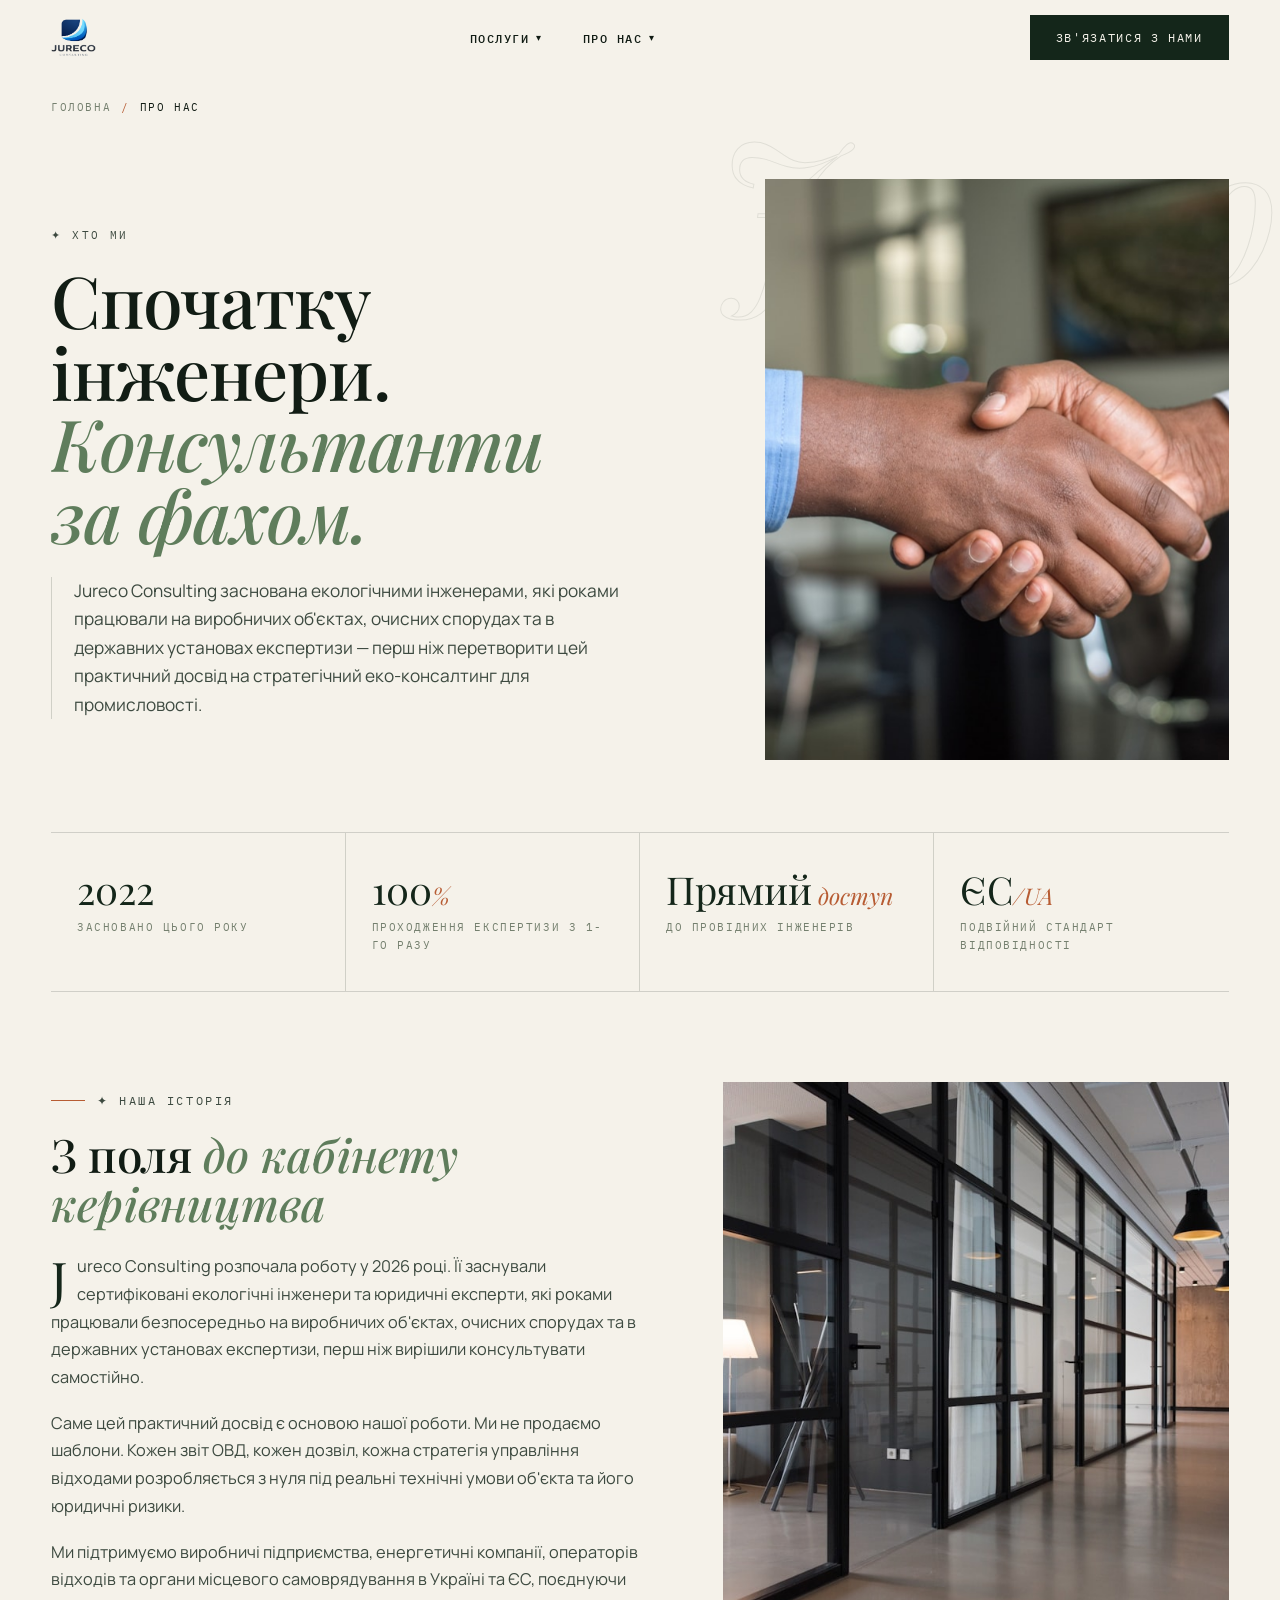
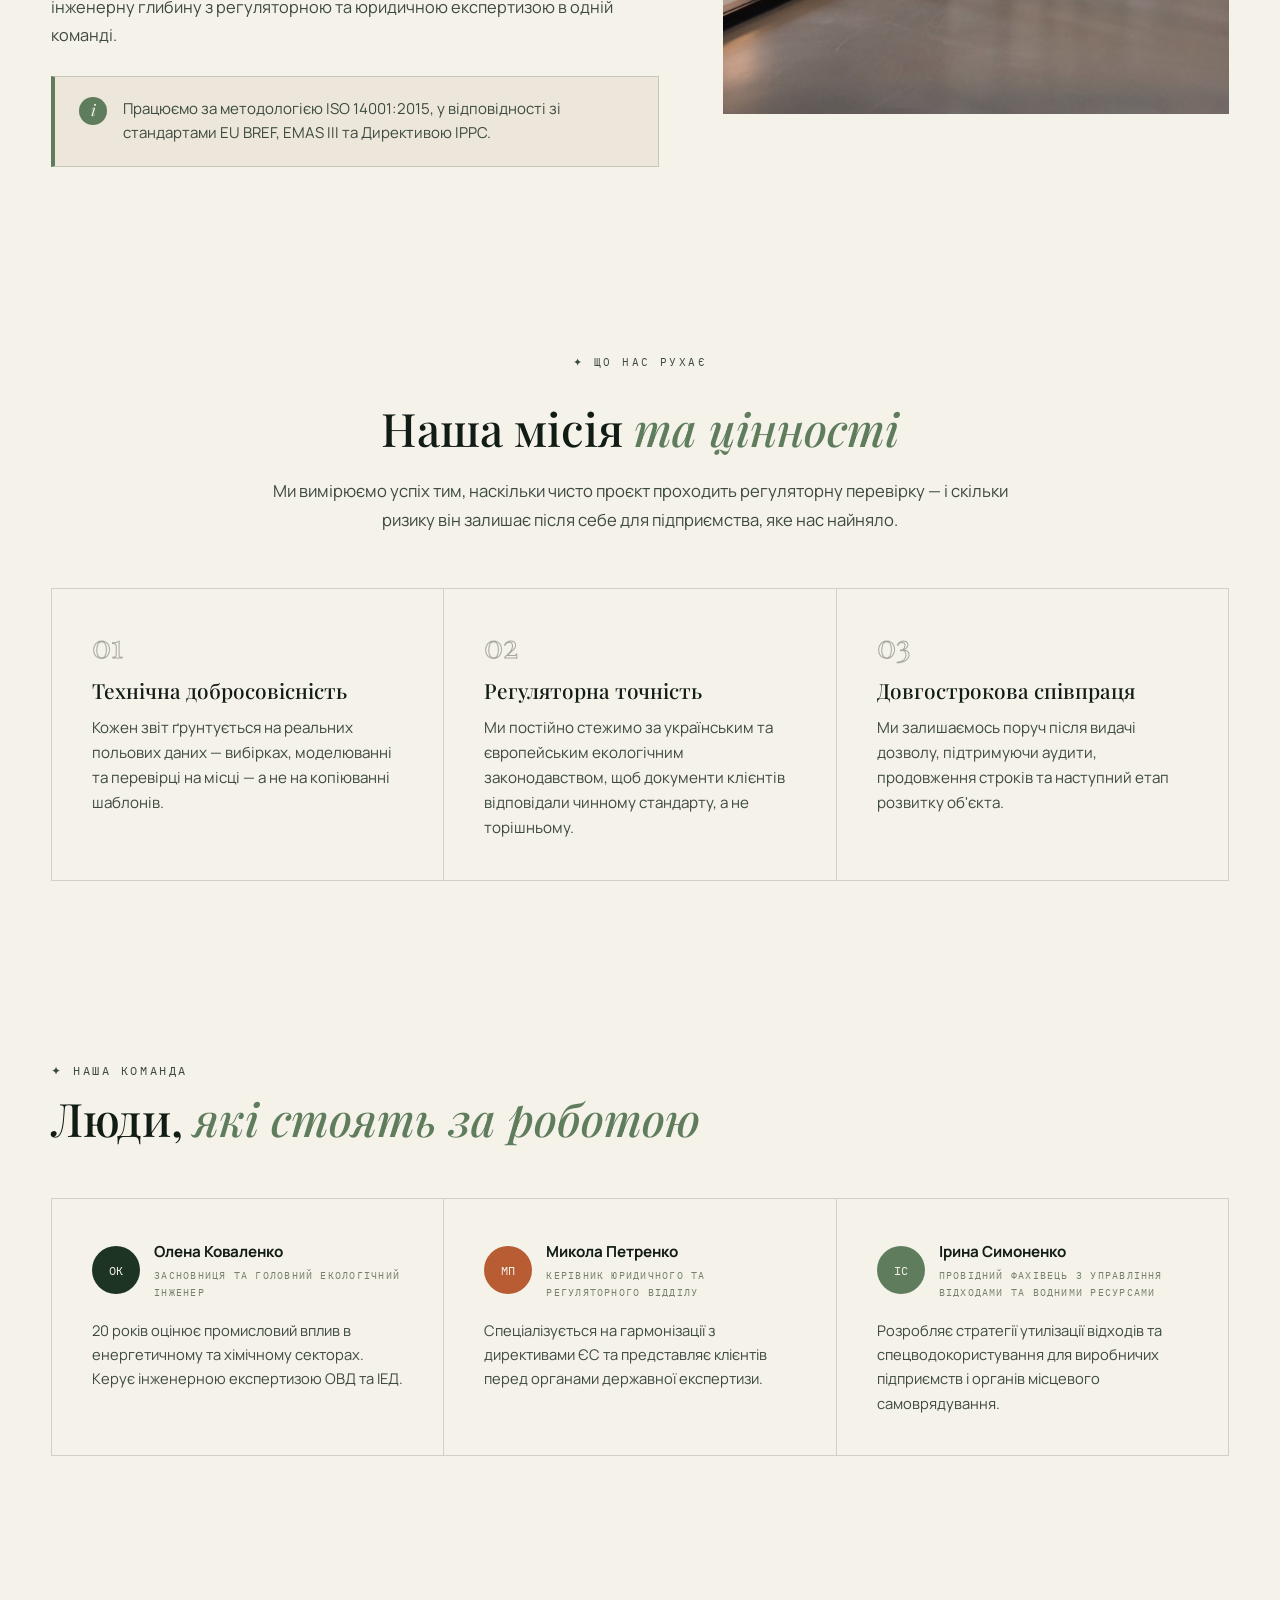
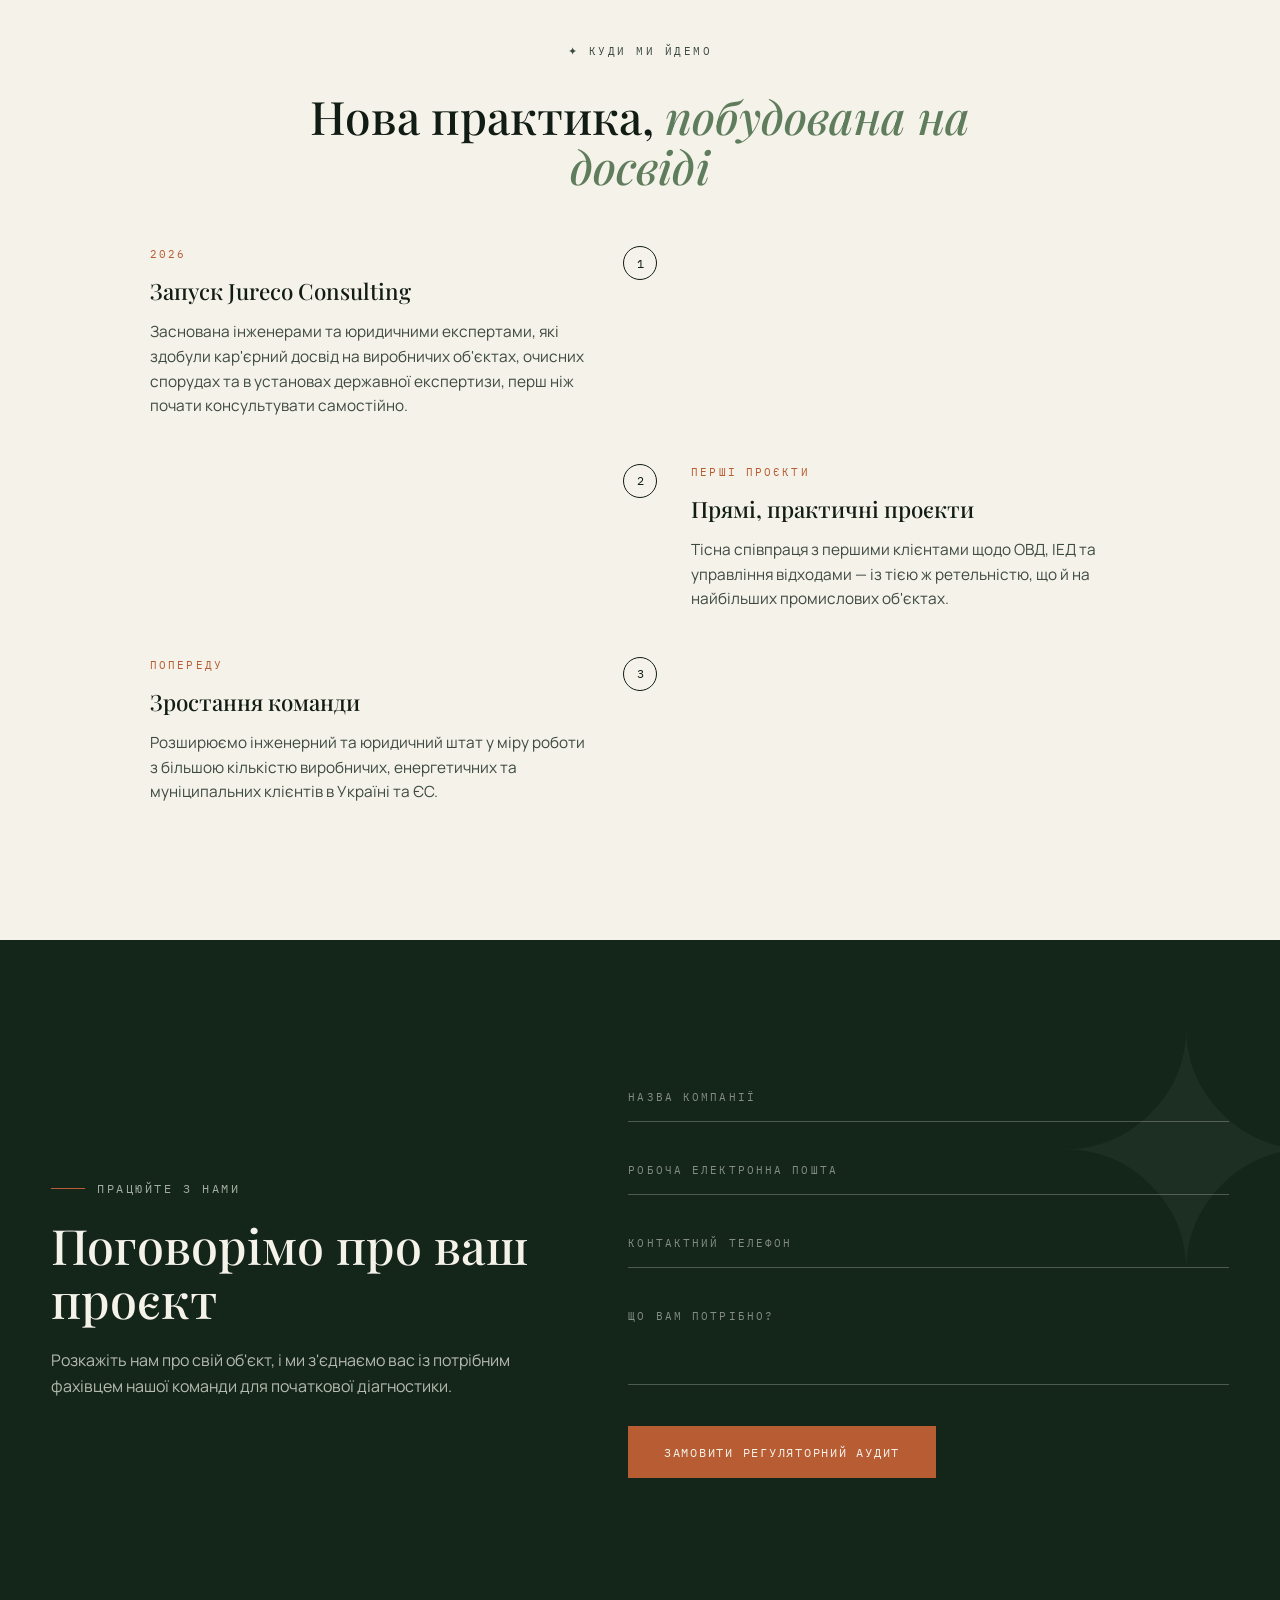
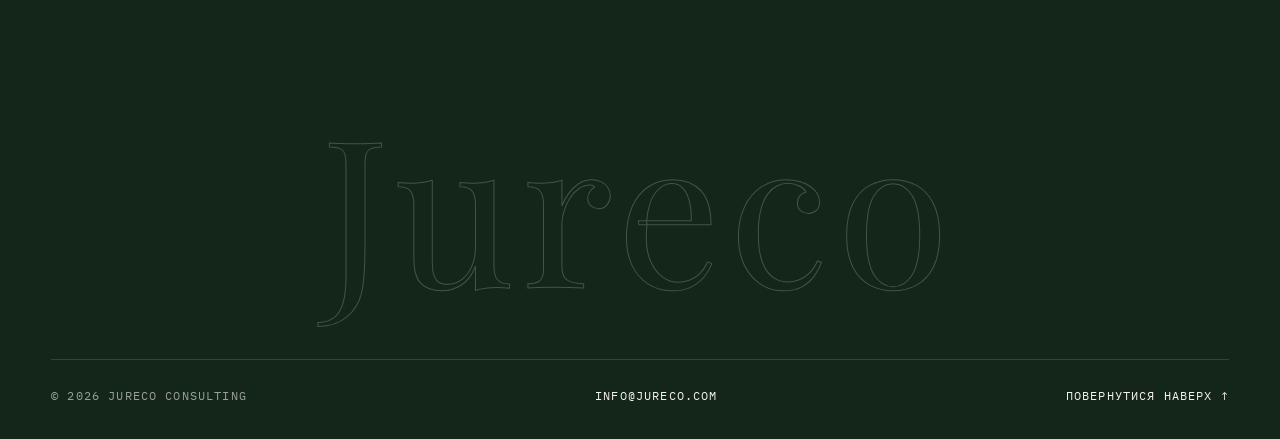
==== commit 65f00a4d: "Self-host all photos locally instead of hotlinking Unsplash Images failed to load on some devices/ne" ====
--- a/about.html
+++ b/about.html
@@ -114,7 +114,7 @@
         <p class="hero-para">Jureco Consulting заснована екологічними інженерами, які роками працювали на виробничих об'єктах, очисних спорудах та в державних установах експертизи — перш ніж перетворити цей практичний досвід на стратегічний еко-консалтинг для промисловості.</p>
     </div>
     <div class="hero-img-frame">
-        <img src="https://images.unsplash.com/photo-1521791136064-7986c2920216?auto=format&fit=crop&w=1200&q=80" alt="Інженерна команда переглядає документацію об'єкта">
+        <img src="photos/u1521791136064.jpg" alt="Інженерна команда переглядає документацію об'єкта">
     </div>
 </section>
 
@@ -155,7 +155,7 @@
     </div>
     <div>
         <div class="img-bordered">
-            <img src="https://images.unsplash.com/photo-1497366754035-f200968a6e72?auto=format&fit=crop&w=800&q=80" alt="Обстеження промислового об'єкта">
+            <img src="photos/u1497366754035.jpg" alt="Обстеження промислового об'єкта">
         </div>
     </div>
 </section>
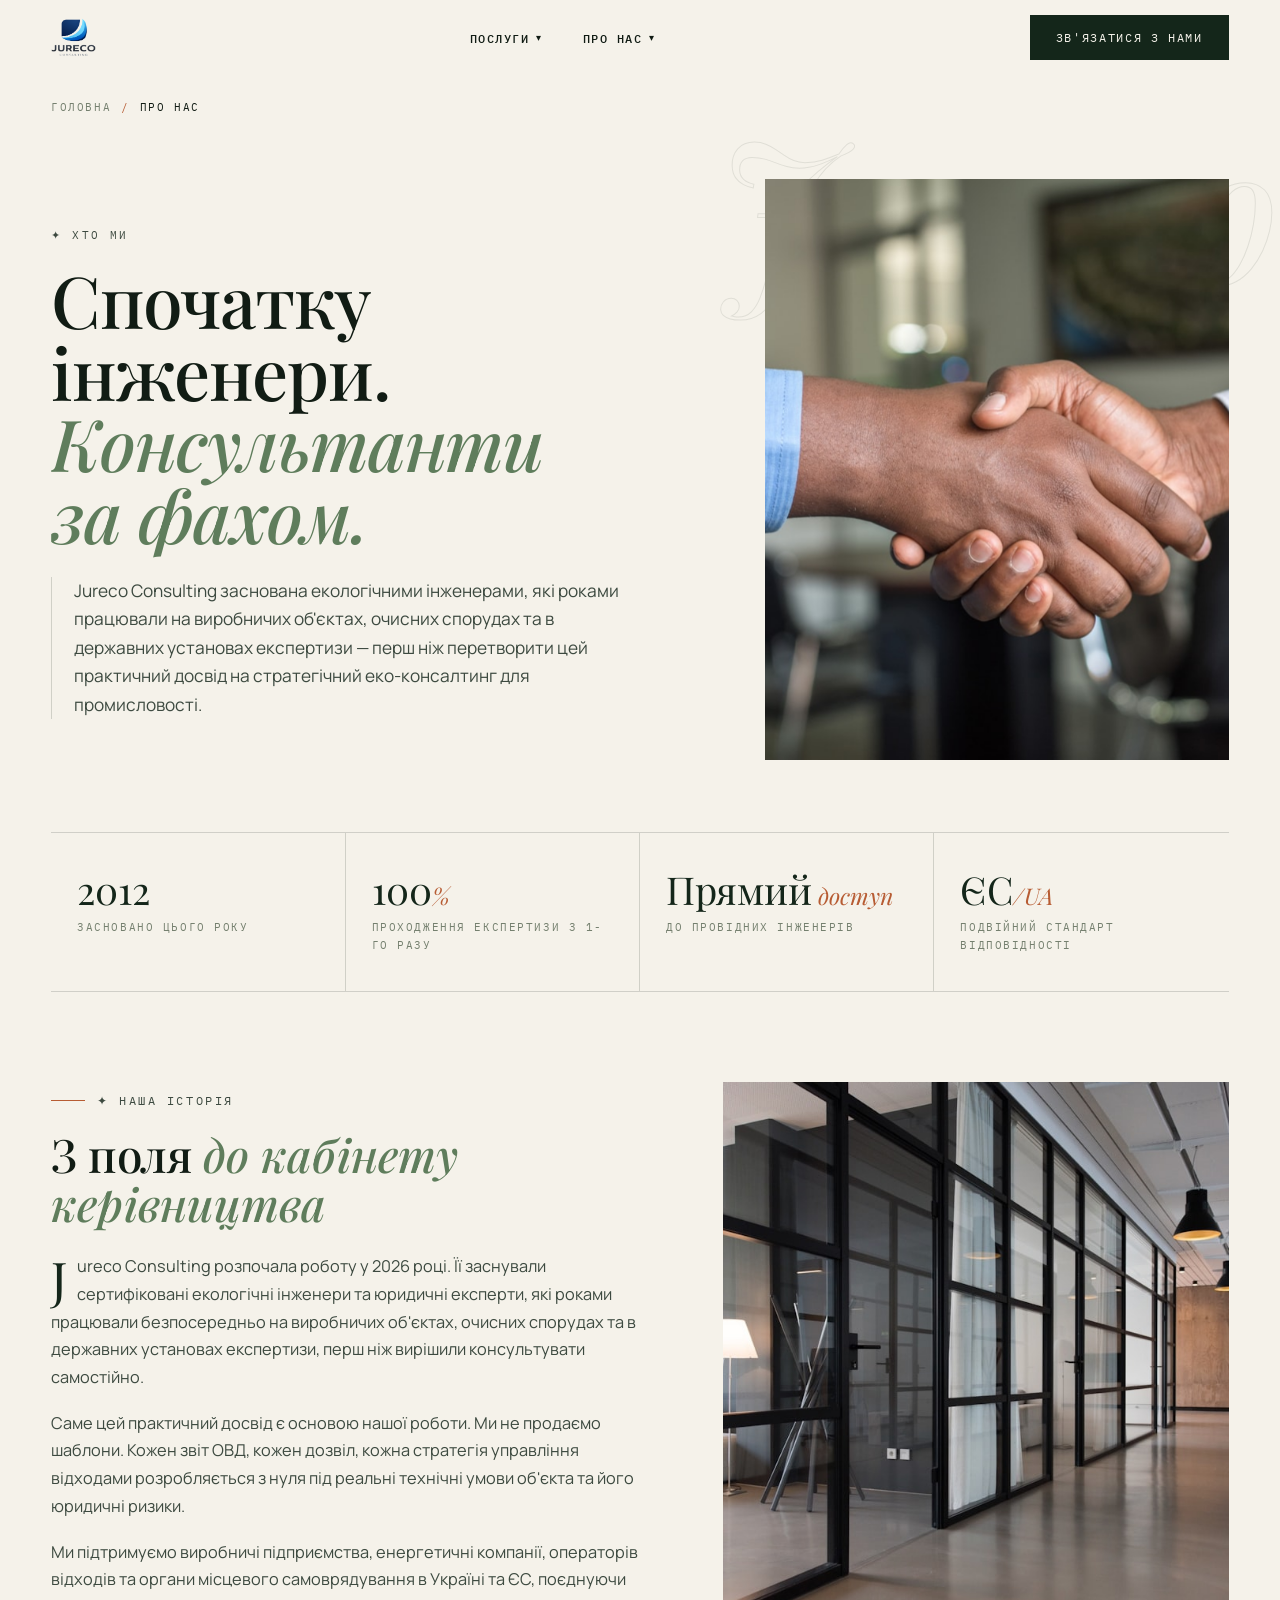
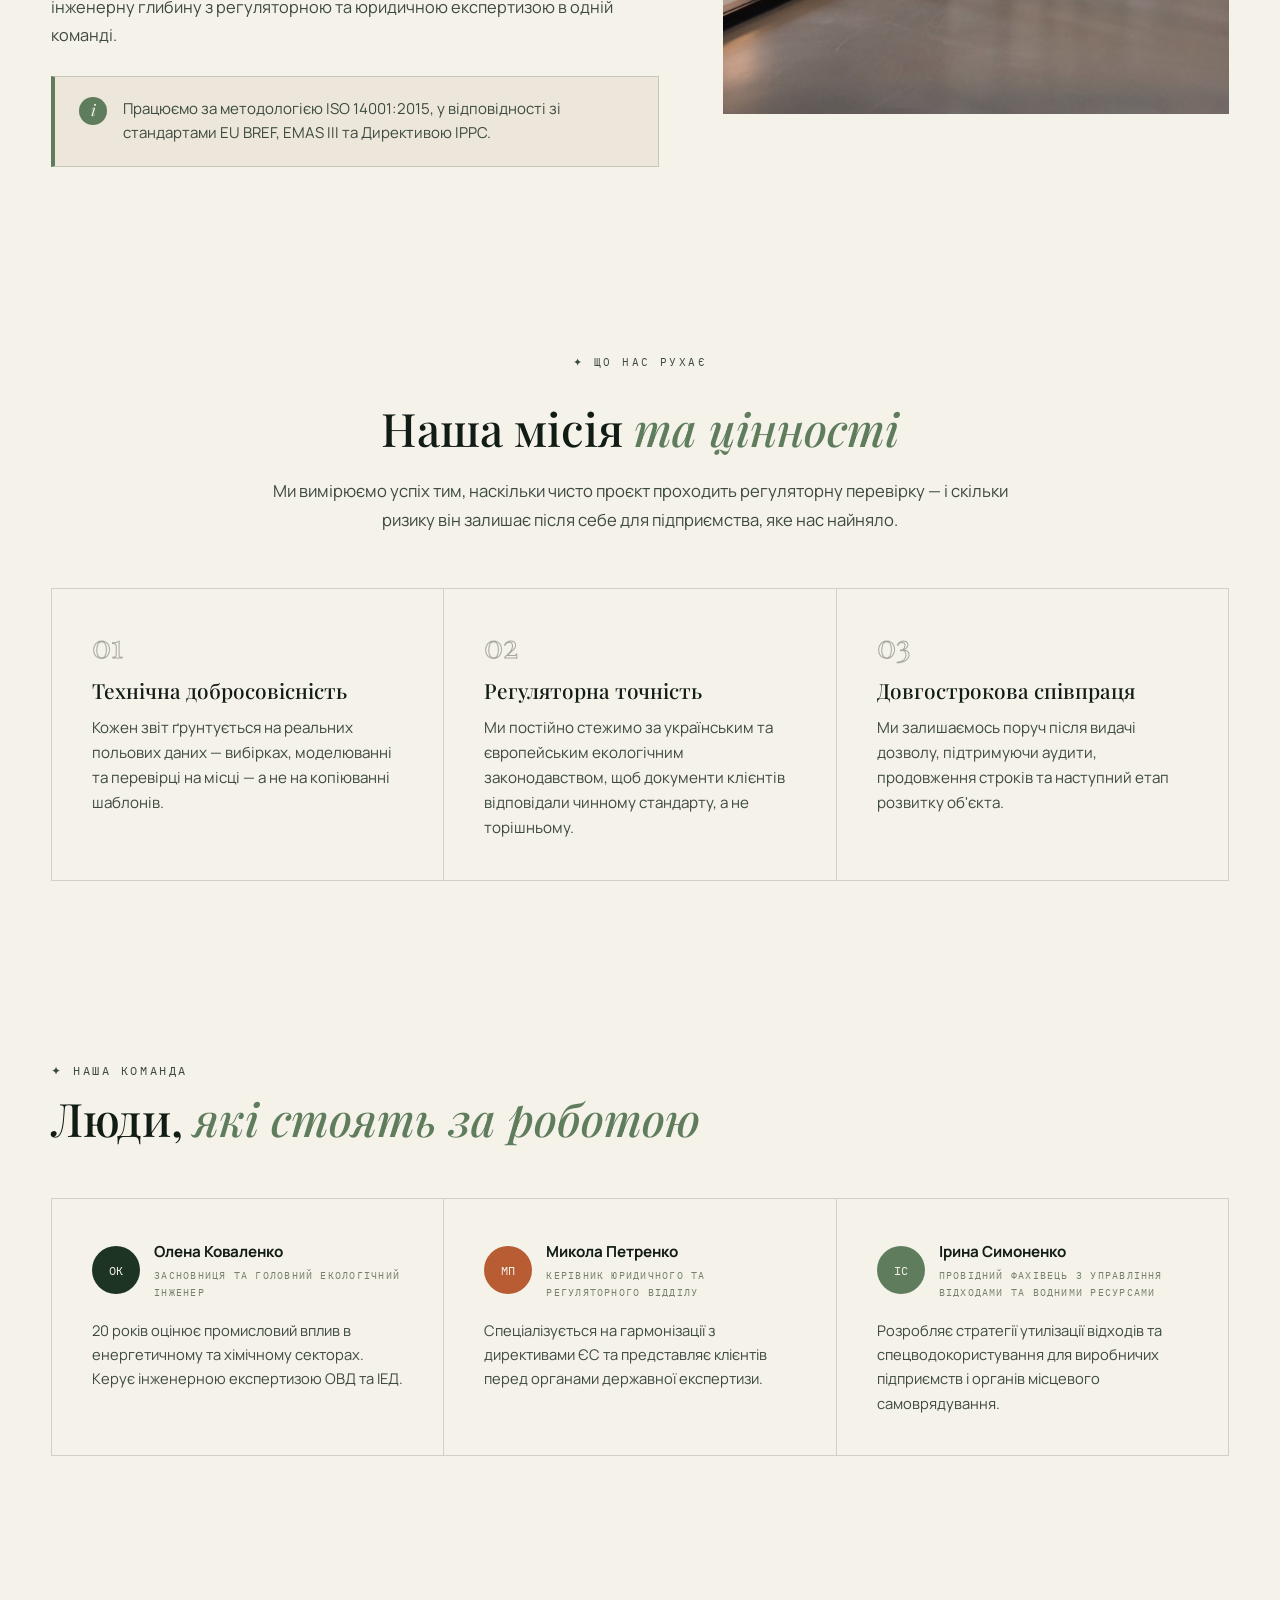
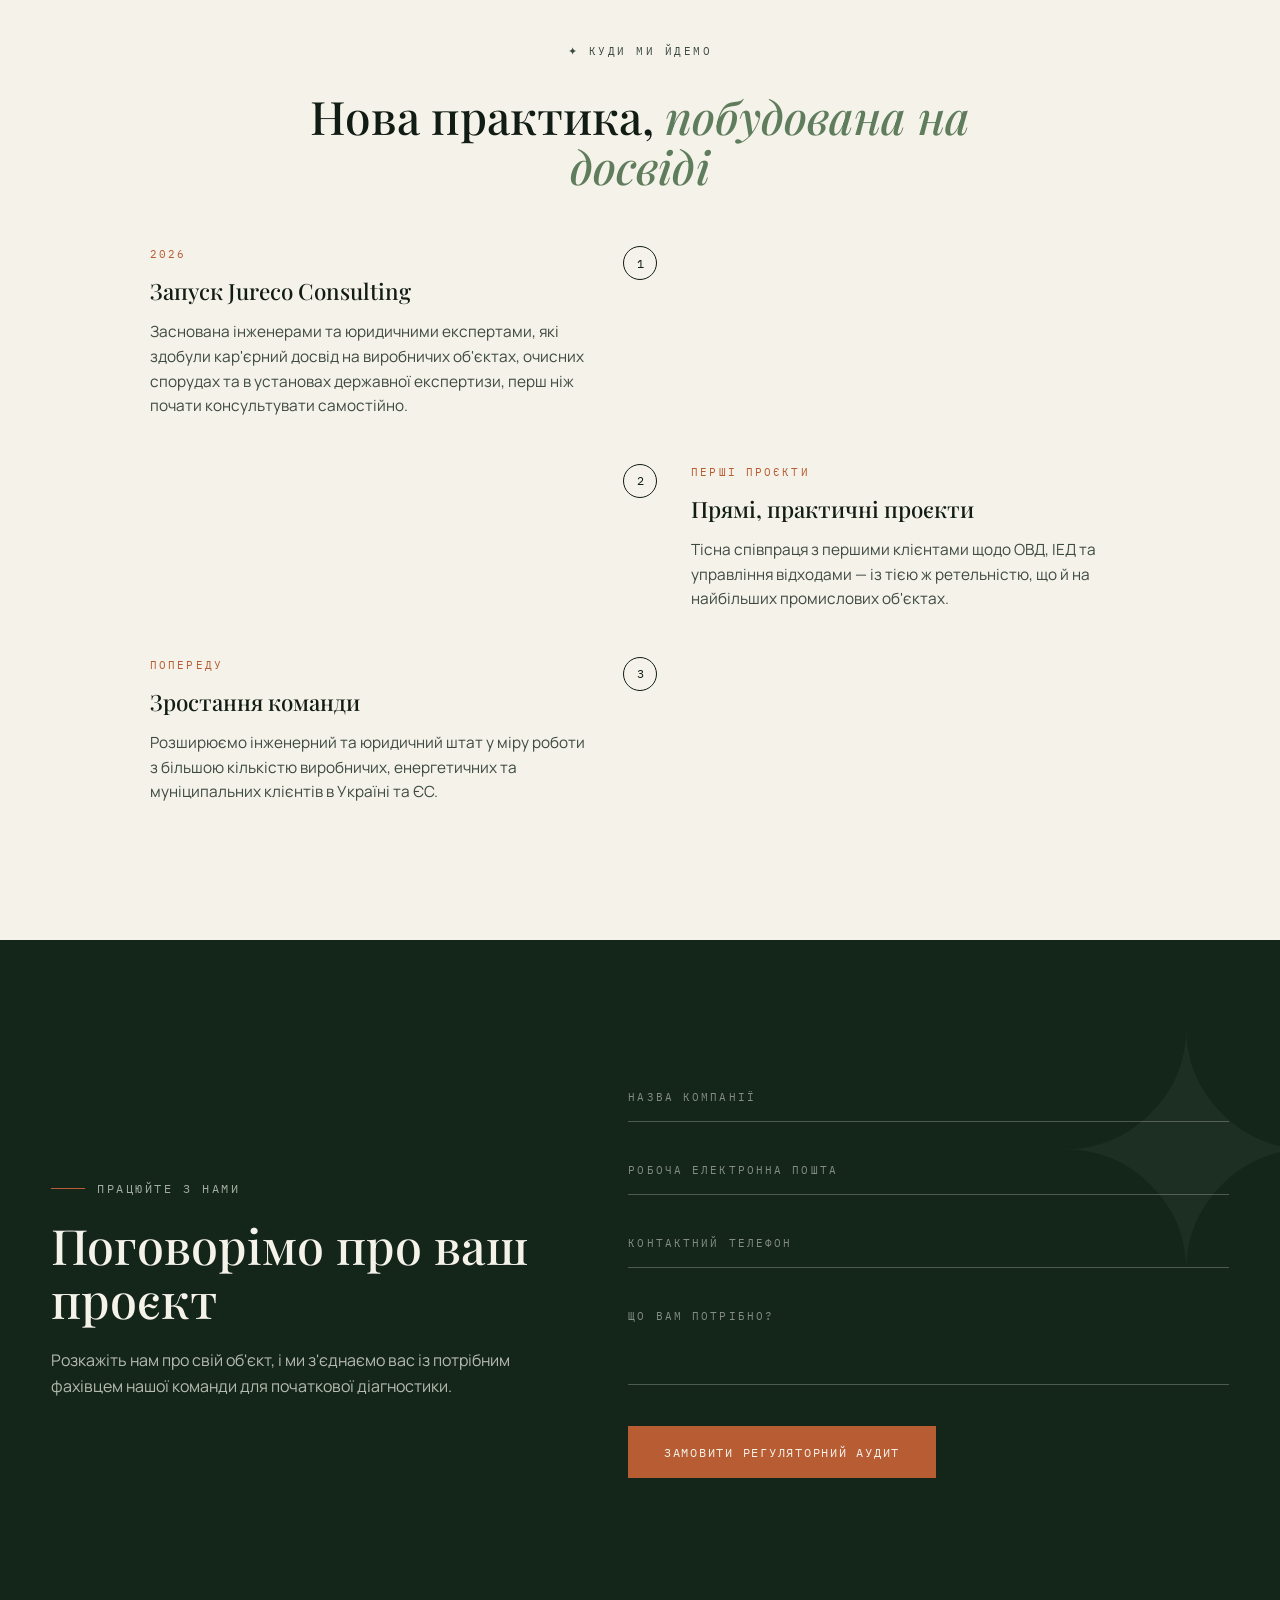
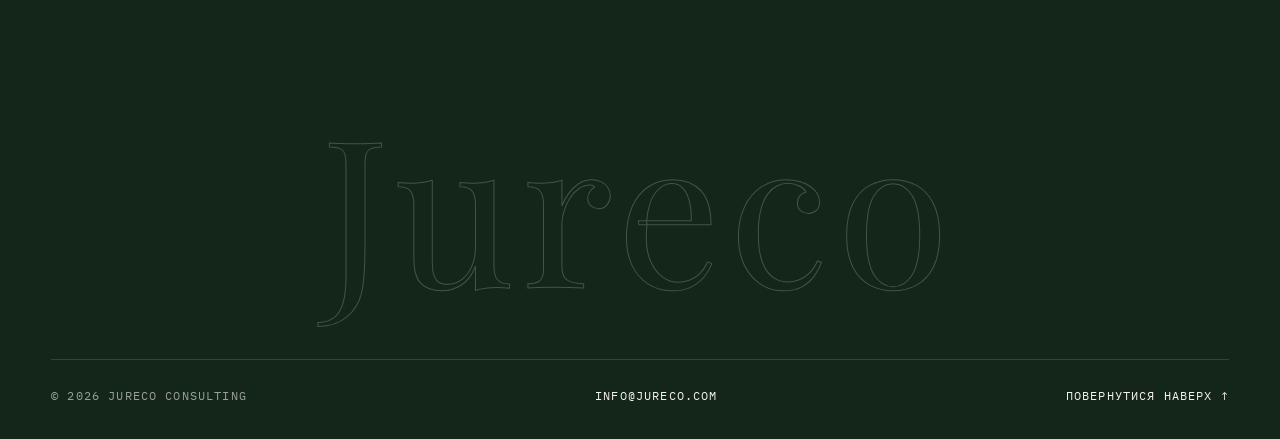
==== commit 9e79ddd2: "Fail-open animations: content stays visible if JS never runs Reveal styles now apply only under html" ====
--- a/about.html
+++ b/about.html
@@ -7,6 +7,7 @@
     <link rel="preconnect" href="https://fonts.googleapis.com">
     <link rel="preconnect" href="https://fonts.gstatic.com" crossorigin>
     <link href="https://fonts.googleapis.com/css2?family=Playfair+Display:ital,wght@0,400;0,500;0,600;1,400;1,500&family=Manrope:wght@400;500;700&family=IBM+Plex+Mono:wght@400;500&display=swap" rel="stylesheet">
+    <script>document.documentElement.classList.add('js');</script>
     <link rel="stylesheet" href="home.css">
     <link rel="stylesheet" href="inner.css">
 </head>
--- a/home.css
+++ b/home.css
@@ -84,27 +84,29 @@
 
 /* ── reveal system (each variant used by a different section) */
 
-.r-up { opacity: 0; transform: translateY(36px); transition: opacity 0.9s var(--ease-out), transform 0.9s var(--ease-out); }
+/* Hidden-by-default states are gated on html.js (set by JS itself),
+   so if JavaScript fails to run, all content stays visible. */
+:where(html.js) .r-up { opacity: 0; transform: translateY(36px); transition: opacity 0.9s var(--ease-out), transform 0.9s var(--ease-out); }
 .r-up.in { opacity: 1; transform: none; }
 
-.r-fade { opacity: 0; transition: opacity 1.1s ease; }
+:where(html.js) .r-fade { opacity: 0; transition: opacity 1.1s ease; }
 .r-fade.in { opacity: 1; }
 
-.r-clip { clip-path: inset(0 100% 0 0); transition: clip-path 1.1s var(--ease-out); }
+:where(html.js) .r-clip { clip-path: inset(0 100% 0 0); transition: clip-path 1.1s var(--ease-out); }
 .r-clip.in { clip-path: inset(0 0 0 0); }
 
-.r-clip-alt { clip-path: inset(0 0 0 100%); transition: clip-path 1.1s var(--ease-out); }
+:where(html.js) .r-clip-alt { clip-path: inset(0 0 0 100%); transition: clip-path 1.1s var(--ease-out); }
 .r-clip-alt.in { clip-path: inset(0 0 0 0); }
 
-.r-clip-up { clip-path: inset(100% 0 0 0); transition: clip-path 1s var(--ease-out); }
+:where(html.js) .r-clip-up { clip-path: inset(100% 0 0 0); transition: clip-path 1s var(--ease-out); }
 .r-clip-up.in { clip-path: inset(0 0 0 0); }
 
-.r-line { transform: scaleX(0); transform-origin: left; transition: transform 1.2s var(--ease-out); }
+:where(html.js) .r-line { transform: scaleX(0); transform-origin: left; transition: transform 1.2s var(--ease-out); }
 .r-line.in { transform: scaleX(1); }
 
 /* word-mask reveal for hero headline */
 .w-mask { display: inline-block; overflow: hidden; vertical-align: bottom; }
-.w-mask > span {
+:where(html.js) .w-mask > span {
     display: inline-block;
     transform: translateY(110%);
     transition: transform 1s var(--ease-out);
@@ -742,11 +744,12 @@
     display: block;
     overflow: hidden;
 }
-.quote-inner .q-line > span {
+:where(html.js) .quote-inner .q-line > span {
     display: block;
     transform: translateY(105%);
     transition: transform 1s var(--ease-out);
 }
+.quote-inner .q-line > span { display: block; }
 .quote-inner.in .q-line > span { transform: none; }
 .quote-inner .q-line:nth-child(2) > span { transition-delay: 0.14s; }
 .quote-inner .q-line:nth-child(3) > span { transition-delay: 0.28s; }
--- a/inner.css
+++ b/inner.css
@@ -934,7 +934,7 @@
 .testi-stars { font-family: var(--font-mono); color: var(--clay); letter-spacing: 0.3em; font-size: 0.72rem; margin-bottom: 12px; }
 
 /* ── LEGACY fade-up reveal (driven by home.js observer) ─── */
-.fade-up { opacity: 0; transform: translateY(32px); transition: opacity 0.9s var(--ease-out), transform 0.9s var(--ease-out); }
+:where(html.js) .fade-up { opacity: 0; transform: translateY(32px); transition: opacity 0.9s var(--ease-out), transform 0.9s var(--ease-out); }
 .fade-up.in, .fade-up.reveal-active { opacity: 1; transform: none; }
 
 /* ── RESPONSIVE ─────────────────────────────────────────── */
@@ -1086,12 +1086,15 @@
 .lwmp-hero > div, .mep-hero > div, .cds-hero > div { position: relative; z-index: 1; }
 
 /* hero load choreography (body.loaded set by home.js) */
-.hero-h1 {
+:where(html.js) .hero-h1 {
     clip-path: inset(0 0 100% 0);
     transition: clip-path 1.1s var(--ease-out) 0.15s;
 }
 body.loaded .hero-h1 { clip-path: inset(0 0 -8% 0); }
-.hero-tag-row, .hero-para, .hero-sub, .hero-law-strip {
+:where(html.js) .hero-tag-row,
+:where(html.js) .hero-para,
+:where(html.js) .hero-sub,
+:where(html.js) .hero-law-strip {
     opacity: 0;
     transform: translateY(18px);
     transition: opacity 0.8s var(--ease-out), transform 0.8s var(--ease-out);
@@ -1100,10 +1103,10 @@
 body.loaded .hero-para, body.loaded .hero-sub { opacity: 1; transform: none; transition-delay: 0.45s; }
 body.loaded .hero-law-strip { opacity: 1; transform: none; transition-delay: 0.6s; }
 
-.hero-img-frame, .hero-img-wrap {
+.hero-img-frame, .hero-img-wrap { overflow: hidden; }
+:where(html.js) .hero-img-frame, :where(html.js) .hero-img-wrap {
     clip-path: inset(100% 0 0 0);
     transition: clip-path 1.2s var(--ease-out) 0.3s;
-    overflow: hidden;
 }
 body.loaded .hero-img-frame, body.loaded .hero-img-wrap { clip-path: inset(0 0 0 0); }
 .hero-img-frame img, .hero-img-wrap img {
@@ -1126,7 +1129,7 @@
 }
 
 /* ── grid item stagger (classes applied by inner.js) ────── */
-.g-item {
+:where(html.js) .g-item {
     opacity: 0;
     transform: translateY(30px);
     transition: opacity 0.8s var(--ease-out), transform 0.8s var(--ease-out);
@@ -1134,7 +1137,7 @@
 .g-item.in { opacity: 1; transform: none; }
 
 /* list cascade (checklists, help list) */
-.li-item {
+:where(html.js) .li-item {
     opacity: 0;
     transform: translateX(-26px);
     transition: opacity 0.7s var(--ease-out), transform 0.7s var(--ease-out);
@@ -1146,23 +1149,23 @@
 
 /* ── timeline: axis draw + dot pop ──────────────────────── */
 .timeline-axis, .proc-axis {
-    transform: scaleY(0);
     transform-origin: top;
     transition: none;
     background: var(--clay);
     opacity: 0.55;
 }
-.tl-dot, .proc-dot {
+:where(html.js) .timeline-axis, :where(html.js) .proc-axis { transform: scaleY(0); }
+:where(html.js) .tl-dot, :where(html.js) .proc-dot {
     scale: 0;
     transition: scale 0.55s cubic-bezier(0.34, 1.56, 0.64, 1);
 }
 .tl-row.in .tl-dot, .proc-row.in .proc-dot { scale: 1; }
-.tl-row, .proc-row {
+:where(html.js) .tl-row, :where(html.js) .proc-row {
     opacity: 0;
     transform: translateX(-36px);
     transition: opacity 0.8s var(--ease-out), transform 0.8s var(--ease-out);
 }
-.tl-row.right, .proc-row.r { transform: translateX(36px); }
+:where(html.js) .tl-row.right, :where(html.js) .proc-row.r { transform: translateX(36px); }
 .tl-row.in, .proc-row.in { opacity: 1; transform: none; }
 
 /* ── image wipes + hover life ───────────────────────────── */
@@ -1201,7 +1204,7 @@
 }
 
 /* ── level chain cascade + arrow pulse ──────────────────── */
-.level-item {
+:where(html.js) .level-item {
     opacity: 0;
     transform: translateY(-24px);
     transition: opacity 0.7s var(--ease-out), transform 0.7s var(--ease-out);
@@ -1216,8 +1219,9 @@
 .level-item:hover { box-shadow: 8px 8px 0 0 rgba(17, 28, 20, 0.08); }
 
 /* ── quote strips: clip reveal ──────────────────────────── */
-.sea-quote-strip blockquote, .lwmp-quote-strip blockquote,
-.mep-quote-strip blockquote, .cds-quote-strip blockquote, .intro-strip p {
+:where(html.js) .sea-quote-strip blockquote, :where(html.js) .lwmp-quote-strip blockquote,
+:where(html.js) .mep-quote-strip blockquote, :where(html.js) .cds-quote-strip blockquote,
+:where(html.js) .intro-strip p {
     clip-path: inset(0 0 100% 0);
     transition: clip-path 1s var(--ease-out);
 }
@@ -1226,8 +1230,8 @@
 .intro-strip.in p { clip-path: inset(0 0 -10% 0); }
 
 /* ── matrix / risk panels slide toward each other ───────── */
-.matrix-panel.panel-dark { transform: translateX(-30px); opacity: 0; transition: all 0.9s var(--ease-out); }
-.matrix-panel.panel-danger { transform: translateX(30px); opacity: 0; transition: all 0.9s var(--ease-out) 0.12s; }
+:where(html.js) .matrix-panel.panel-dark { transform: translateX(-30px); opacity: 0; transition: all 0.9s var(--ease-out); }
+:where(html.js) .matrix-panel.panel-danger { transform: translateX(30px); opacity: 0; transition: all 0.9s var(--ease-out) 0.12s; }
 .matrix-block.in .matrix-panel { transform: none; opacity: 1; }
 
 /* ── stat numbers: reveal handled by count-up JS ────────── */
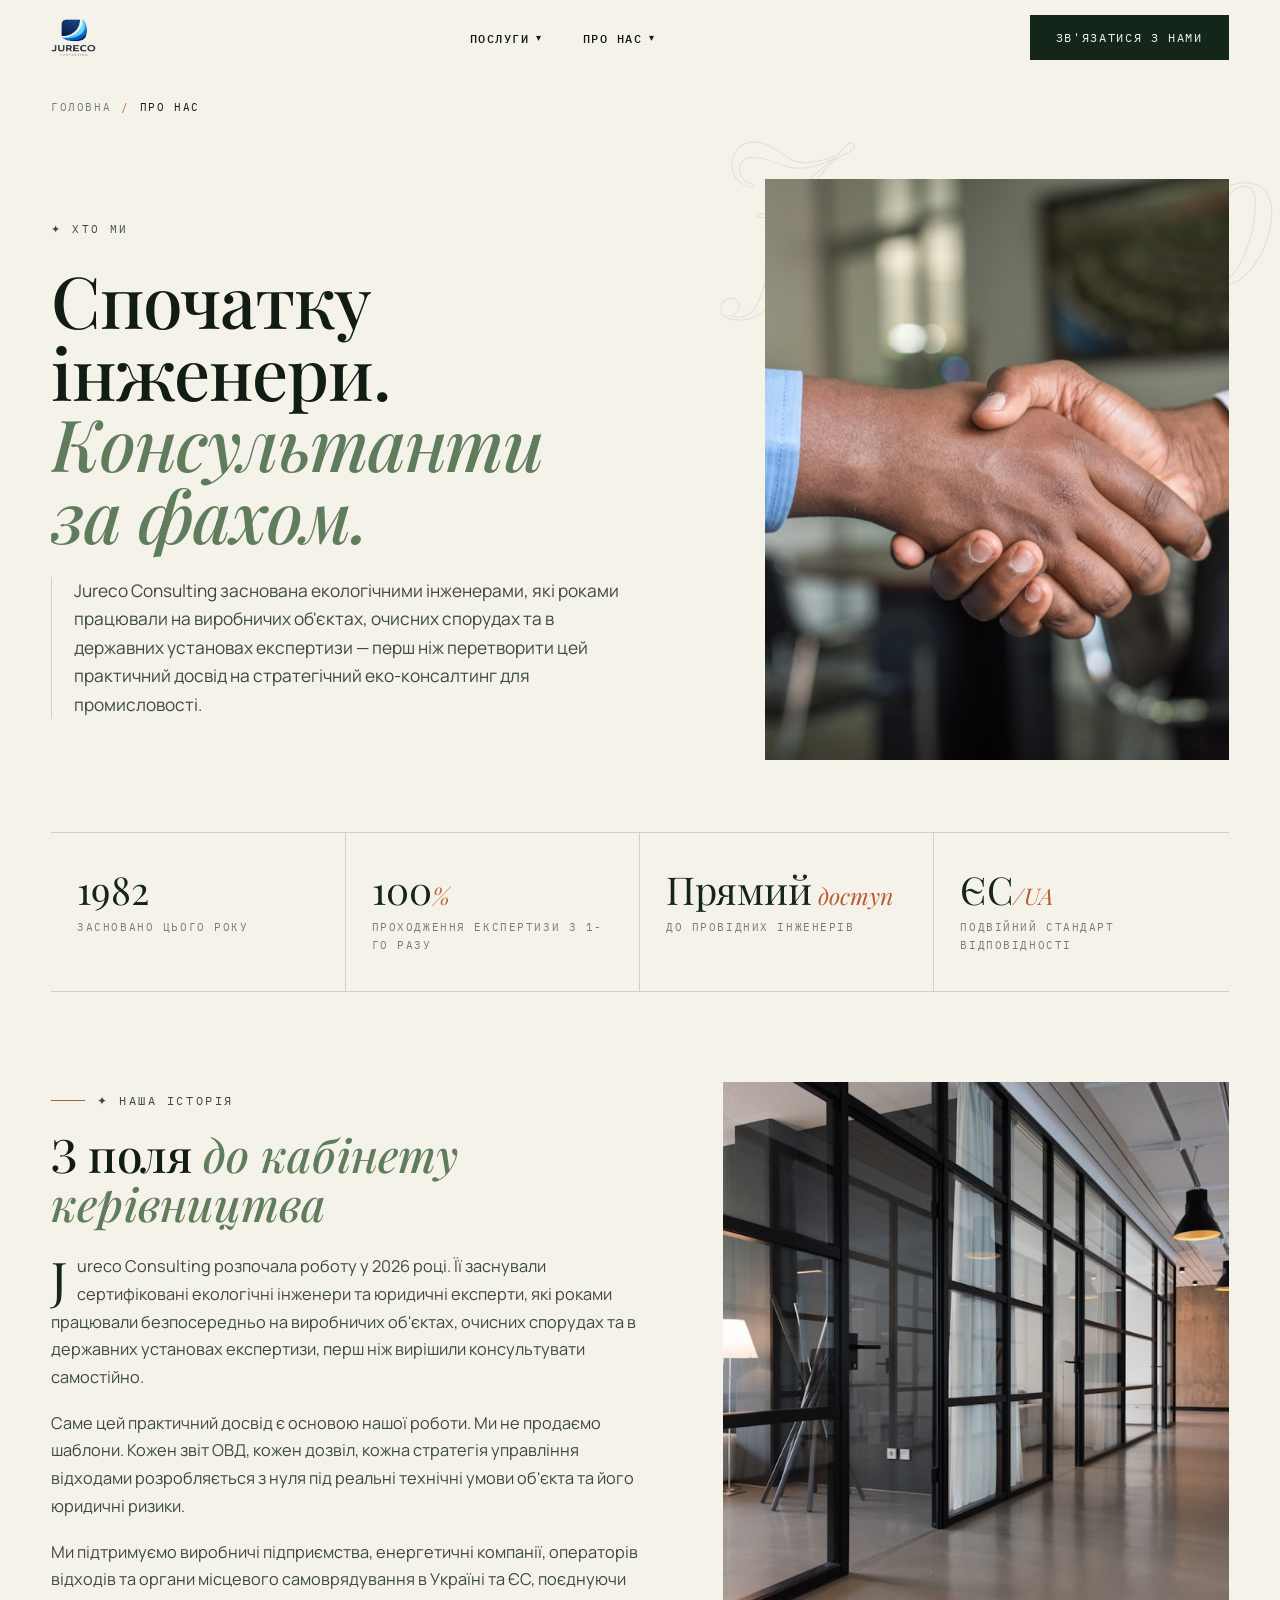
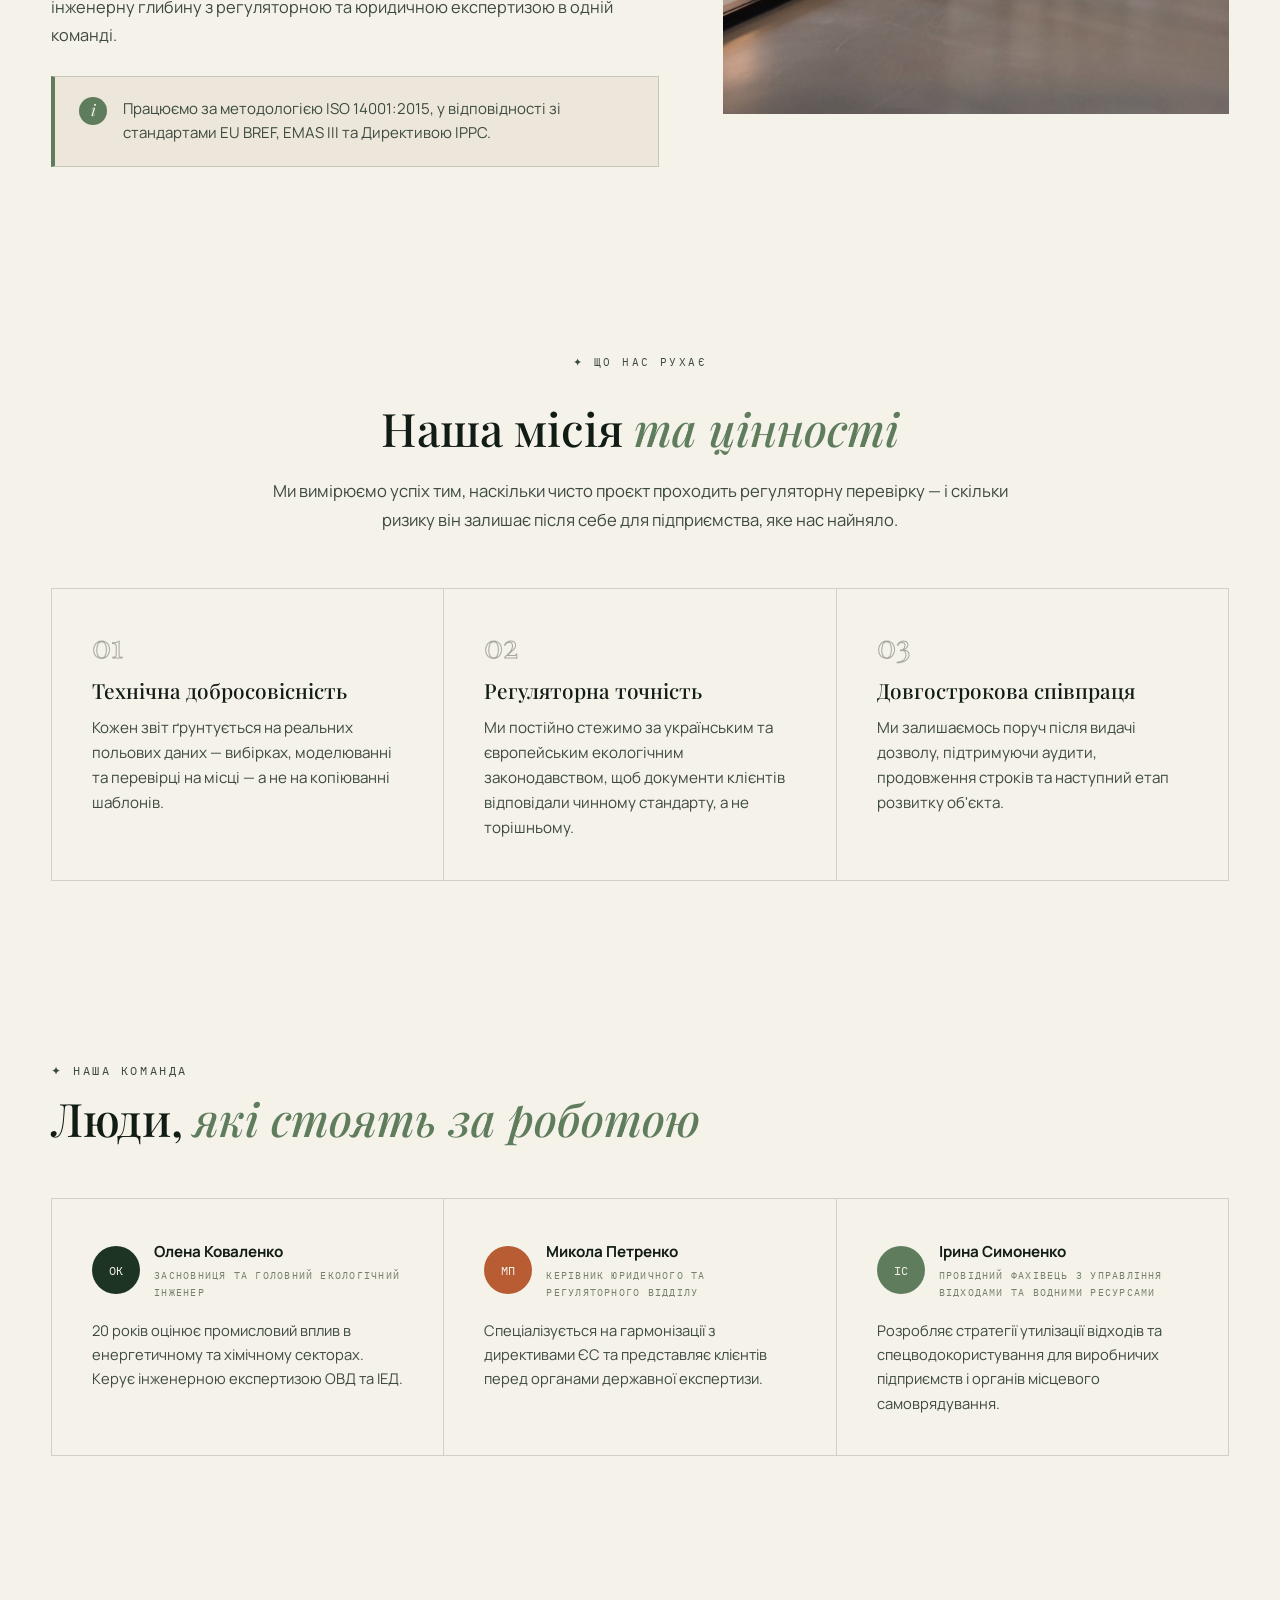
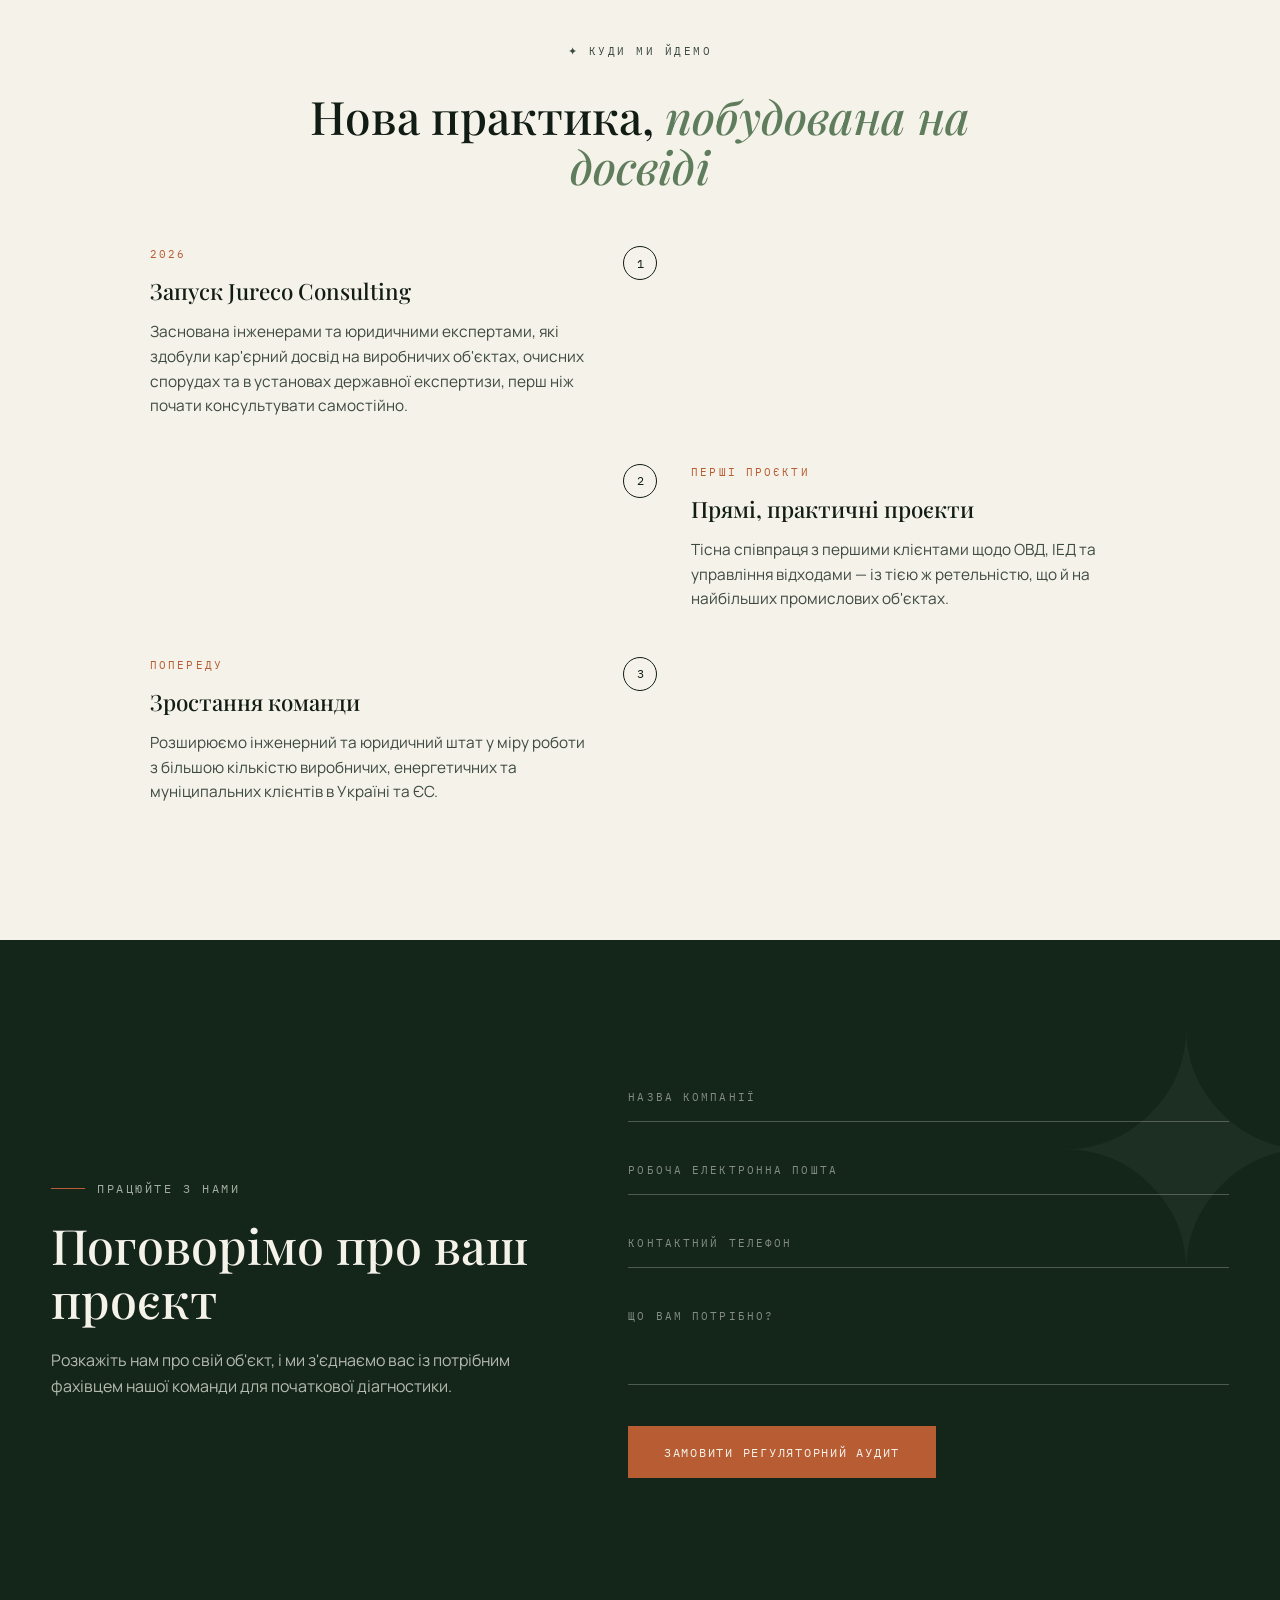
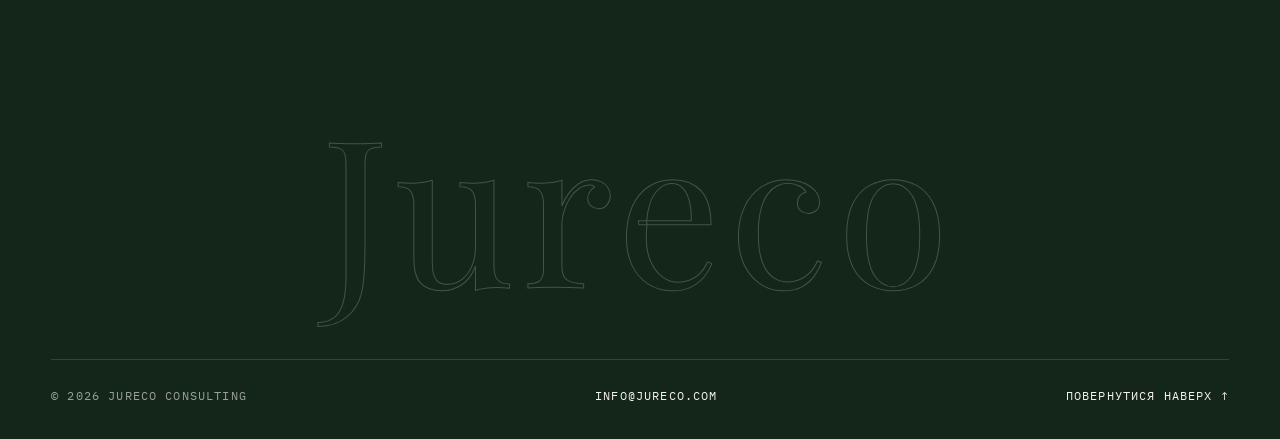
==== commit 750b654d: "Uniform hero metadata row on every page Every page hero now shows the same structure above the headi" ====
--- a/about.html
+++ b/about.html
@@ -107,7 +107,9 @@
 <!-- PAGE HERO -->
 <section class="eia-hero fade-up">
     <div class="hero-text">
-        <div class="tag-mono">✦ Хто ми</div>
+        <div class="hero-tag-row">
+            <span class="tag-mono">✦ Хто ми</span>
+        </div>
         <h1 class="hero-h1">
             Спочатку інженери.<br>
             <span class="accent">Консультанти<br>за фахом.</span>
--- a/home.css
+++ b/home.css
@@ -464,9 +464,15 @@
     padding: clamp(20px, 3.4vh, 34px) 4px;
     border-bottom: 1px solid var(--line);
     position: relative;
-    transition: padding-left 0.4s var(--ease-out), background 0.4s ease;
-}
-.svc-row:hover { padding-left: 26px; background: rgba(236, 231, 218, 0.5); }
+    overflow: hidden;
+    transition: padding 0.5s var(--ease-out), background 0.5s ease;
+}
+.svc-row:hover {
+    padding-left: 26px;
+    padding-top: clamp(64px, 11vh, 96px);
+    padding-bottom: clamp(64px, 11vh, 96px);
+    background: rgba(236, 231, 218, 0.5);
+}
 
 .svc-row .idx {
     font-family: var(--font-mono);
@@ -492,30 +498,42 @@
 }
 .svc-row:hover .go { transform: translate(6px, -6px) rotate(45deg); color: var(--clay); }
 
-/* floating cursor preview (desktop only, driven by JS) */
-.svc-peek {
-    position: fixed;
-    top: 0; left: 0;
-    width: 180px;
-    height: 230px;
-    border-radius: 14px;
+/* full-width row background — the row itself becomes the image mask */
+.row-fig {
+    position: absolute;
+    inset: 0;
+    overflow: hidden;
     pointer-events: none;
-    z-index: 60;
-    overflow: hidden;
-    opacity: 0;
-    transform: scale(0.9);
-    transition: opacity 0.3s var(--ease-out), transform 0.3s var(--ease-out);
-    will-change: transform;
-}
-.svc-peek.on { opacity: 1; transform: scale(1); }
-.svc-peek img {
-    position: absolute; inset: 0;
-    width: 100%; height: 100%;
+    clip-path: inset(0 100% 0 0);
+    transition: clip-path 0.6s var(--ease-out);
+    z-index: 0;
+}
+.svc-row:hover .row-fig { clip-path: inset(0 0 0 0); }
+.row-fig img {
+    width: 100%;
+    height: 100%;
     object-fit: cover;
-    opacity: 0;
-    transition: opacity 0.35s ease;
-}
-.svc-peek img.show { opacity: 1; }
+    transform: scale(1.1);
+    transition: transform 0.9s var(--ease-out);
+}
+.svc-row:hover .row-fig img { transform: scale(1); }
+/* dark veil keeps the typography readable over the photo */
+.row-fig::after {
+    content: "";
+    position: absolute;
+    inset: 0;
+    background: linear-gradient(90deg, rgba(20, 38, 26, 0.72), rgba(20, 38, 26, 0.38));
+}
+
+/* text rides above the image */
+.svc-row .idx, .svc-row .name, .svc-row .go {
+    position: relative;
+    z-index: 1;
+    transition: color 0.45s ease, transform 0.35s var(--ease-out), font-style 0.2s;
+}
+.svc-row:hover .name { color: var(--paper); }
+.svc-row:hover .idx { color: var(--clay); }
+.svc-row:hover .go { color: var(--paper); }
 
 /* ============================================================
    ABOUT — overlapping asymmetric split
@@ -1131,7 +1149,8 @@
     .voices-grid { grid-template-columns: 1fr; }
     .audit-grid { grid-template-columns: 1fr; }
     .news-inner { grid-template-columns: 1fr; }
-    .svc-peek { display: none; }
+    .row-fig { display: none; }
+    .svc-row:hover { padding-top: clamp(20px, 3.4vh, 34px); padding-bottom: clamp(20px, 3.4vh, 34px); }
 }
 
 @media (max-width: 760px) {
@@ -1214,6 +1233,5 @@
     .r-up, .r-fade, .r-clip, .r-clip-alt, .r-clip-up, .r-line { opacity: 1; transform: none; clip-path: none; }
     .w-mask > span { transform: none; }
     .quote-inner .q-line > span { transform: none; }
-    .svc-peek { display: none; }
     .news-track { animation: none; }
 }
--- a/inner.css
+++ b/inner.css
@@ -20,6 +20,21 @@
 
 /* page rhythm */
 body { padding-top: 76px; }
+
+/* ── LAW LINKS (zakon.rada.gov.ua / EUR-Lex citations) ──── */
+.law-a {
+    color: inherit;
+    text-decoration: underline;
+    text-decoration-color: var(--clay);
+    text-decoration-thickness: 1px;
+    text-underline-offset: 3px;
+    transition: color 0.2s ease, text-decoration-color 0.2s ease;
+}
+.law-a:hover { color: var(--clay); }
+.approval-panel .law-a:hover, .intro-strip .law-a:hover,
+.who-block .law-a:hover, .risk-panel .law-a:hover { color: #E8A583; }
+a.pill { cursor: pointer; transition: opacity 0.2s ease; }
+a.pill:hover { opacity: 0.82; }
 
 /* ── BREADCRUMB ─────────────────────────────────────────── */
 .breadcrumb-bar, .bc-bar {
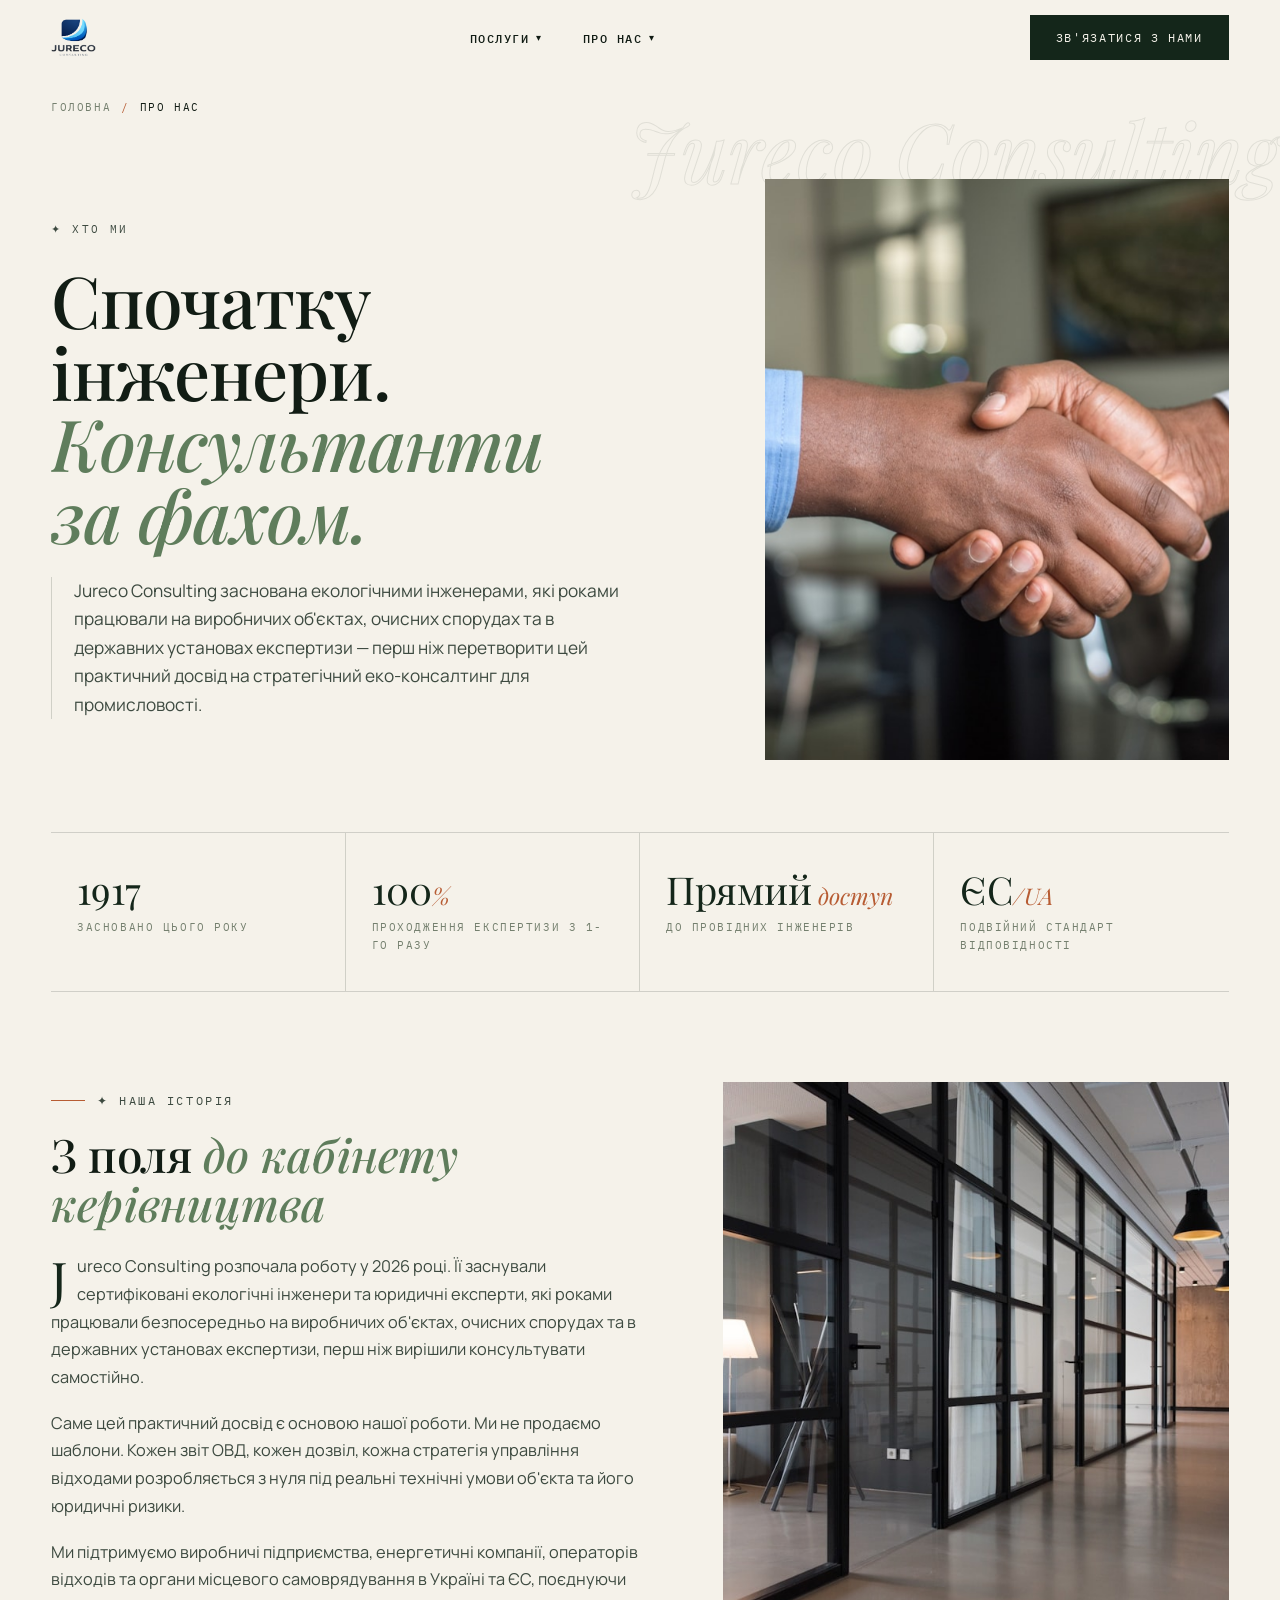
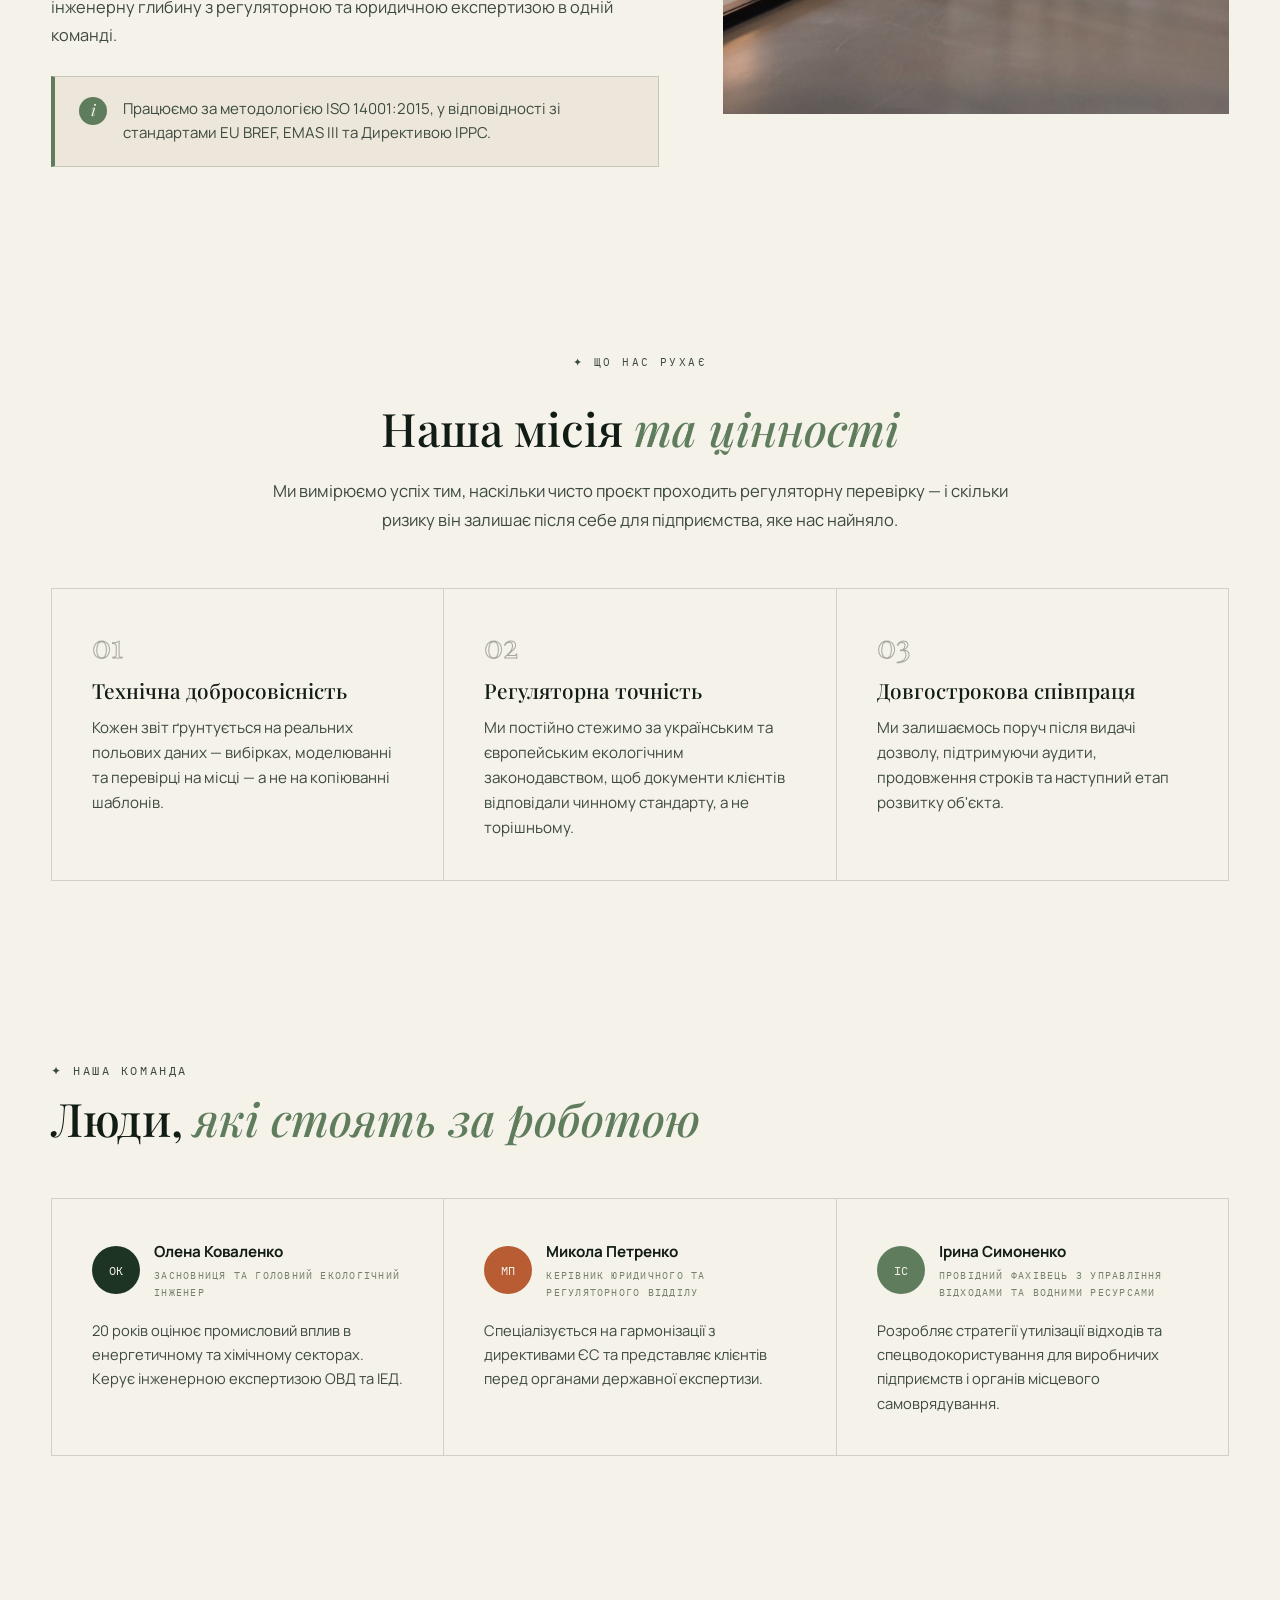
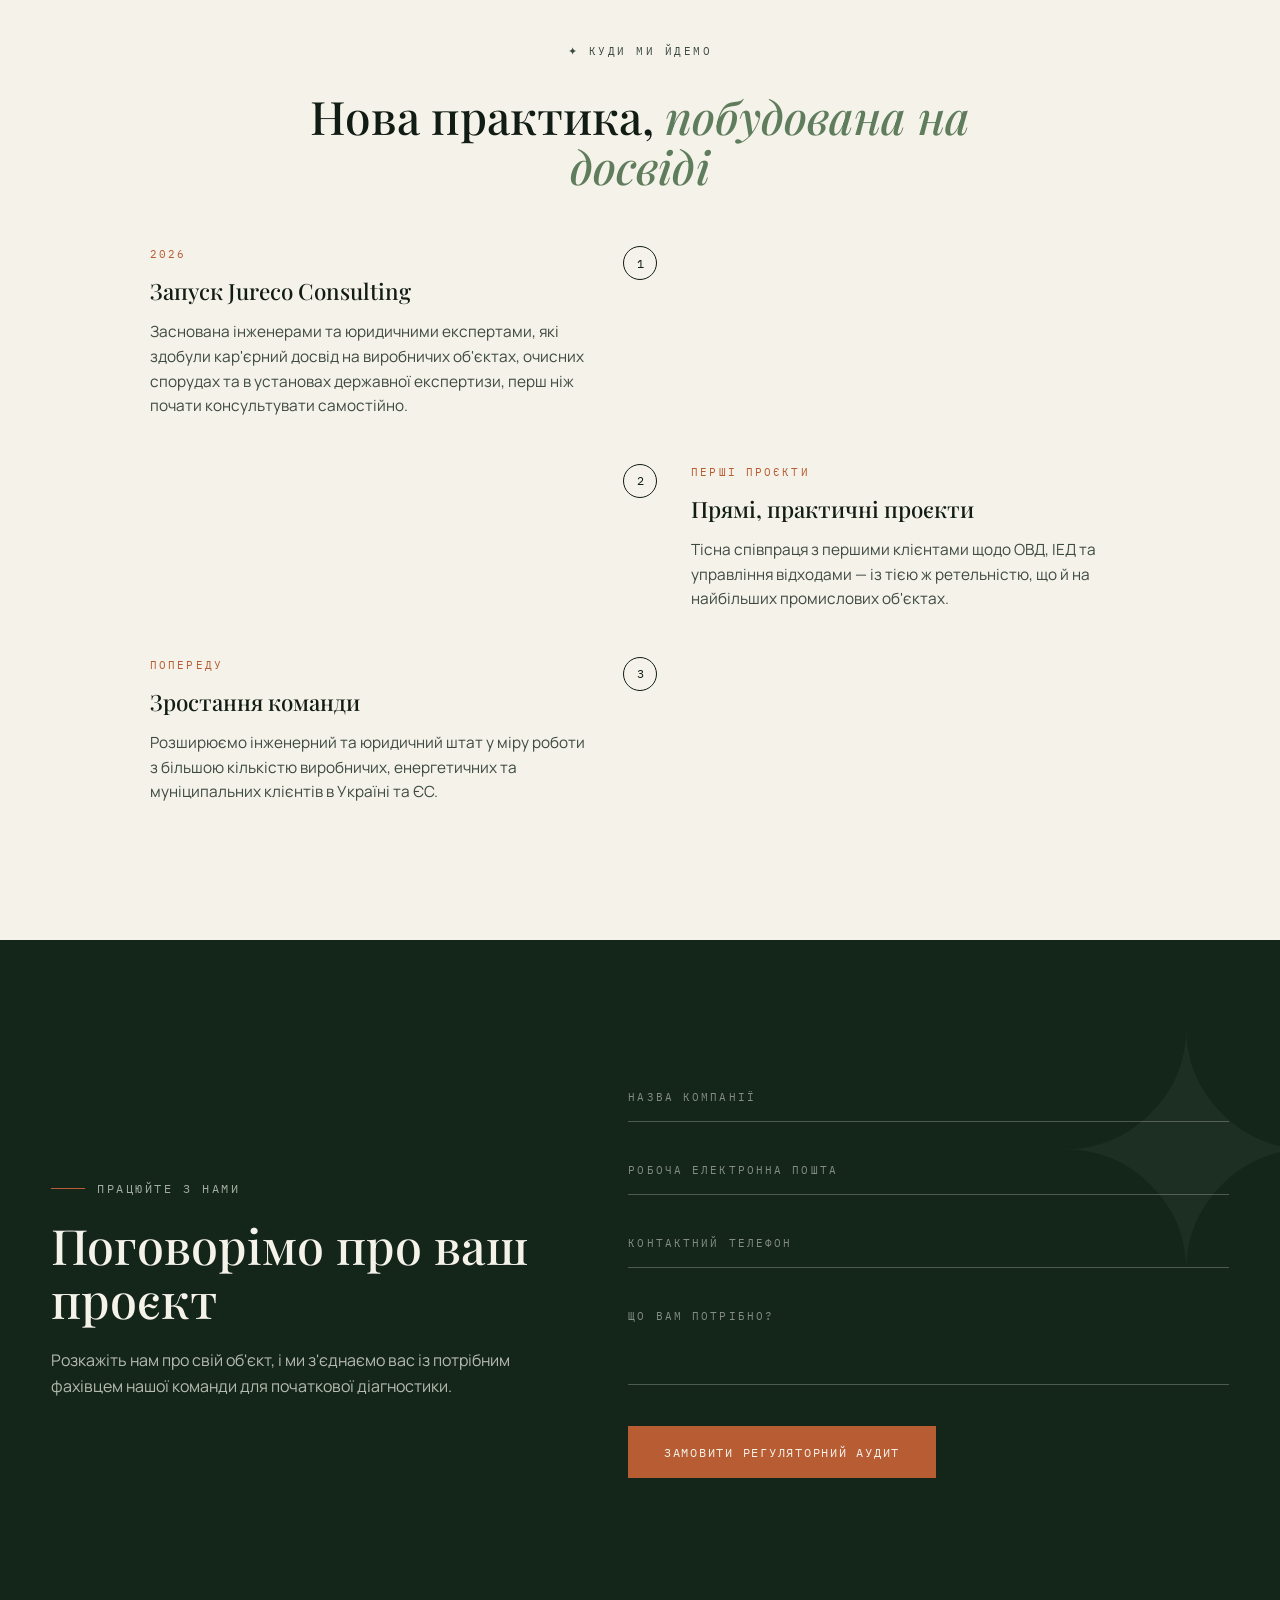
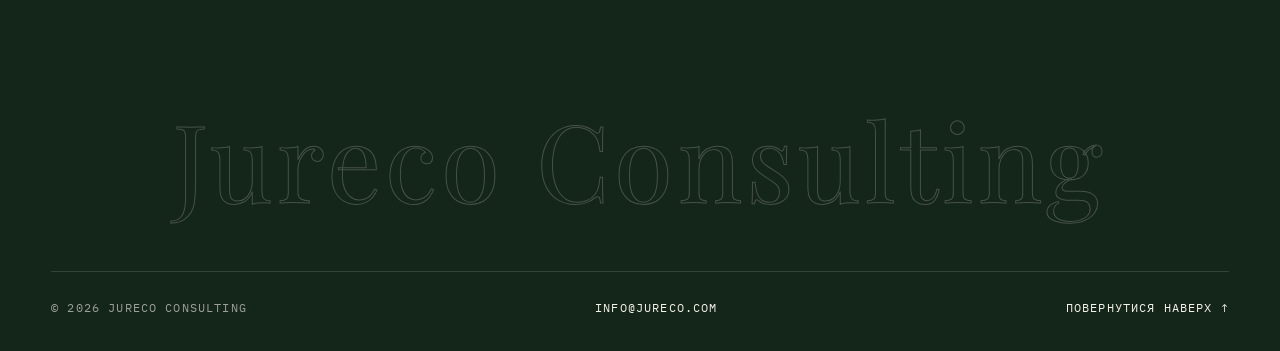
==== commit 165bcd71: "Use full company name Jureco Consulting everywhere Replaces every standalone Jureco in page text, ti" ====
--- a/about.html
+++ b/about.html
@@ -305,7 +305,7 @@
 
 <!-- FOOTER -->
 <footer class="foot">
-    <div class="foot-word" aria-hidden="true">Jureco</div>
+    <div class="foot-word" aria-hidden="true">Jureco Consulting</div>
     <div class="foot-row">
         <span>&#169; 2026 Jureco Consulting</span>
         <a href="mailto:info@jureco.com">info@jureco.com</a>
--- a/home.css
+++ b/home.css
@@ -266,7 +266,7 @@
     top: 12vh;
     right: -2vw;
     font-family: var(--font-display);
-    font-size: clamp(8rem, 22vw, 22rem);
+    font-size: clamp(3.4rem, 9.6vw, 10rem);
     line-height: 1;
     color: transparent;
     -webkit-text-stroke: 1px rgba(17, 28, 20, 0.10);
@@ -1105,7 +1105,8 @@
 }
 .foot-word {
     font-family: var(--font-display);
-    font-size: clamp(4rem, 16vw, 15rem);
+    font-size: clamp(2.2rem, 8.4vw, 8.5rem);
+    white-space: nowrap;
     line-height: 0.9;
     text-align: center;
     color: transparent;
@@ -1142,7 +1143,7 @@
     .hero { grid-template-columns: 1fr; min-height: auto; padding-top: 120px; }
     .hero-fig { min-height: 46vh; }
     .hero-side { display: none; }
-    .hero-ghost { font-size: 30vw; top: 6vh; }
+    .hero-ghost { font-size: 12vw; top: 6vh; }
     .who { grid-template-columns: 1fr; }
     .who-fig { margin-top: 0; max-width: 560px; }
     .who-stamp { right: -20px; top: -34px; width: 104px; height: 104px; }
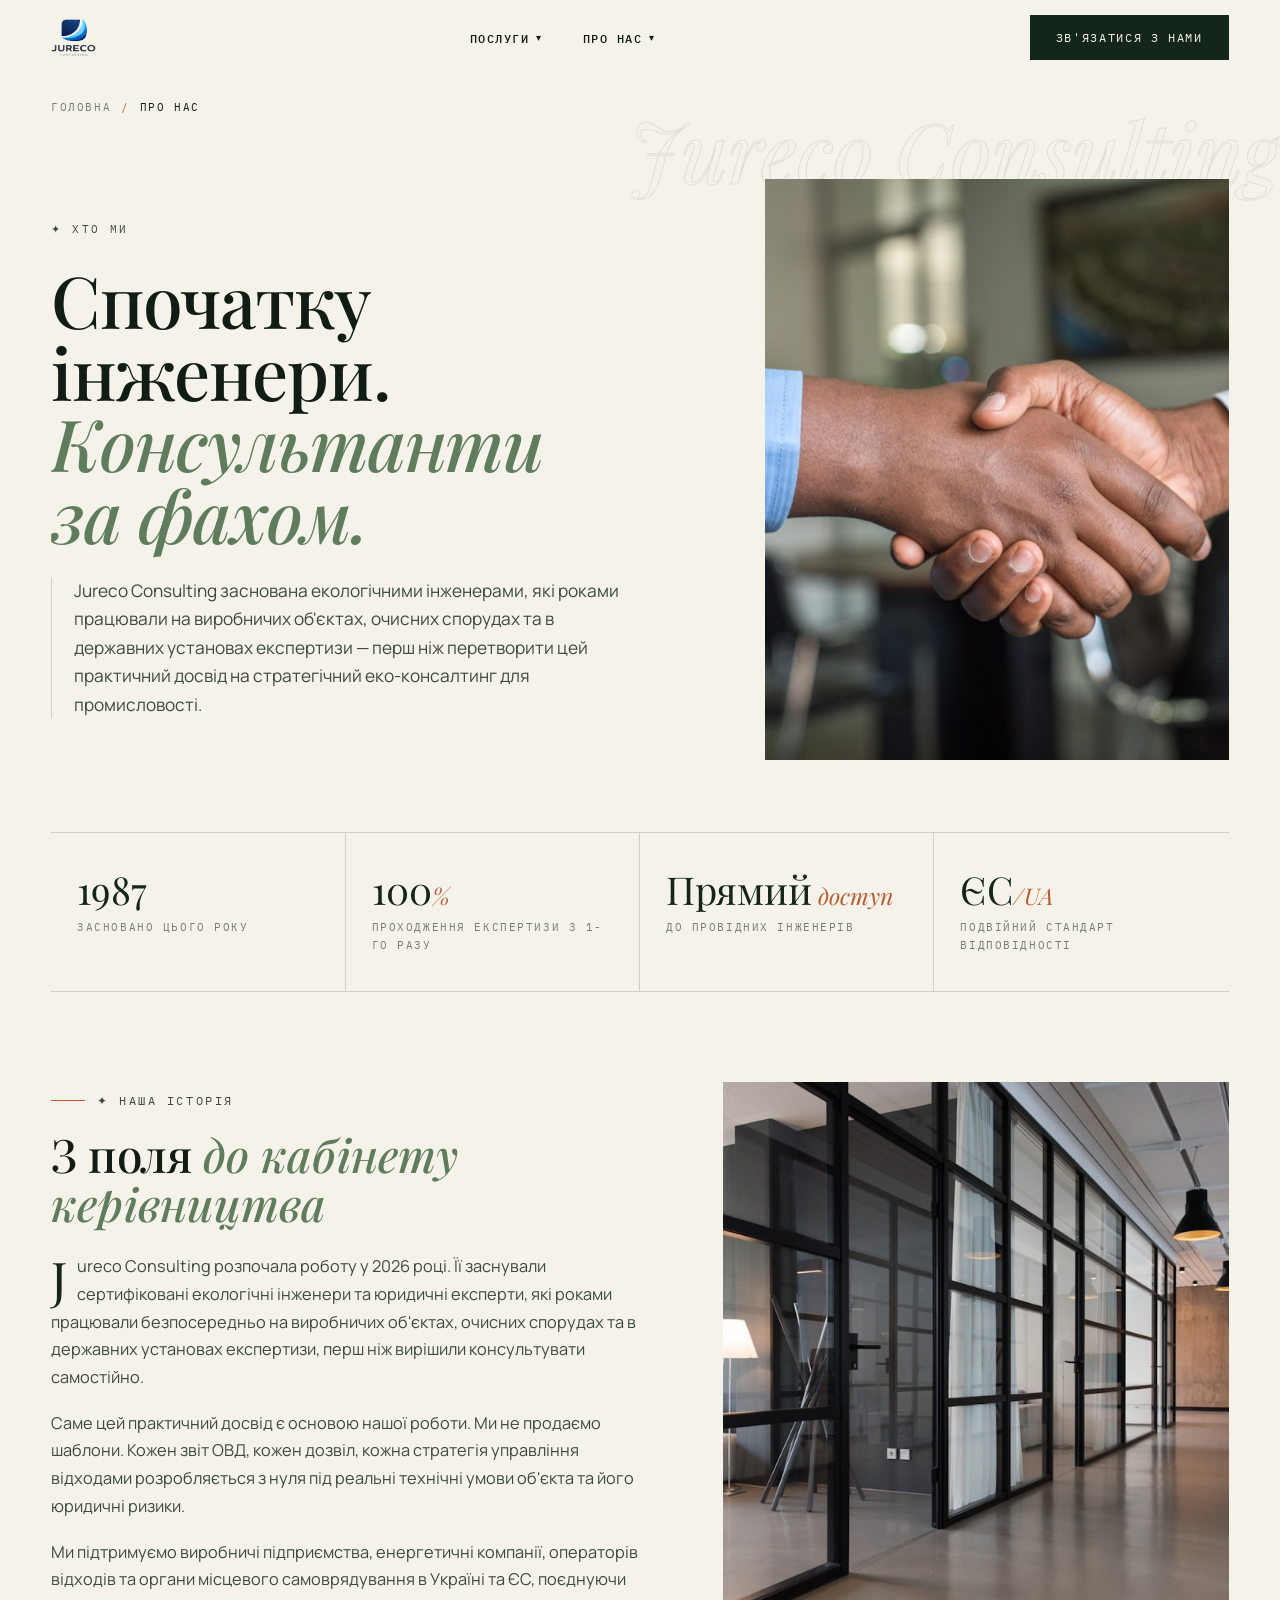
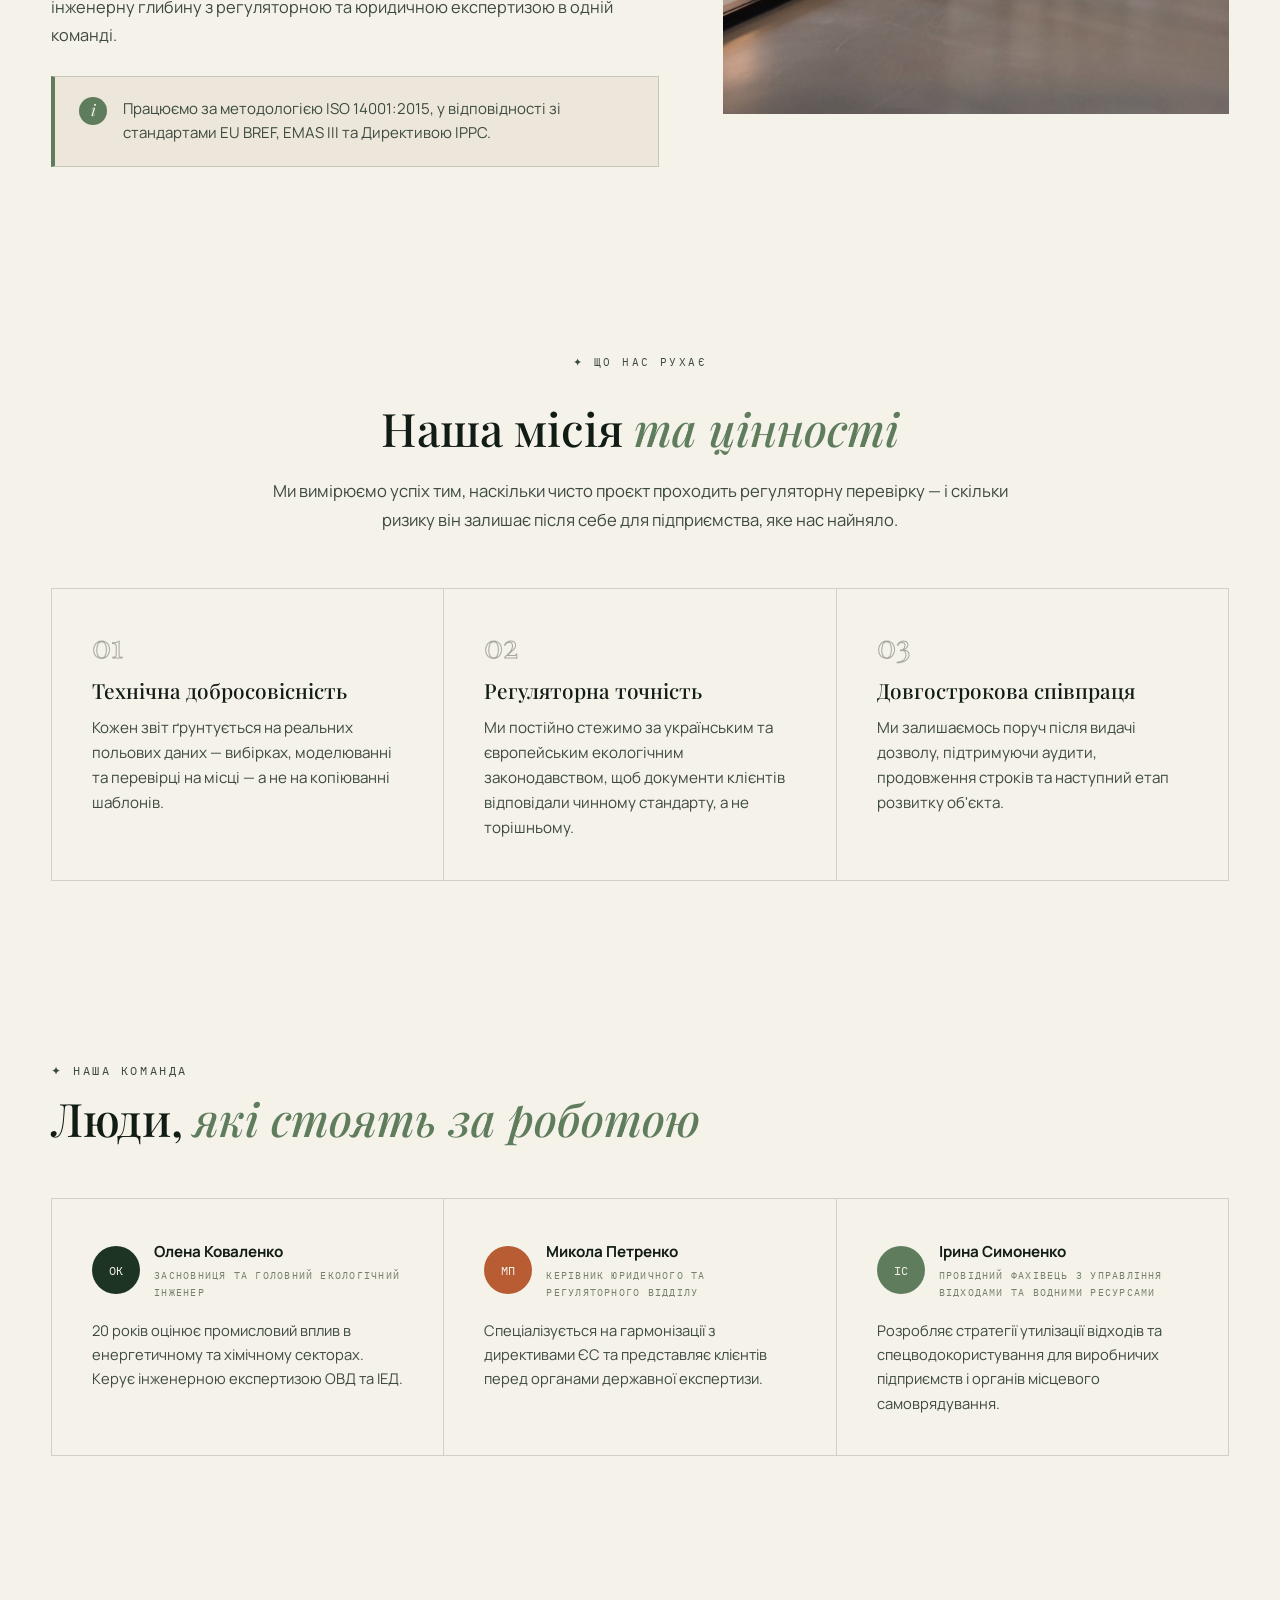
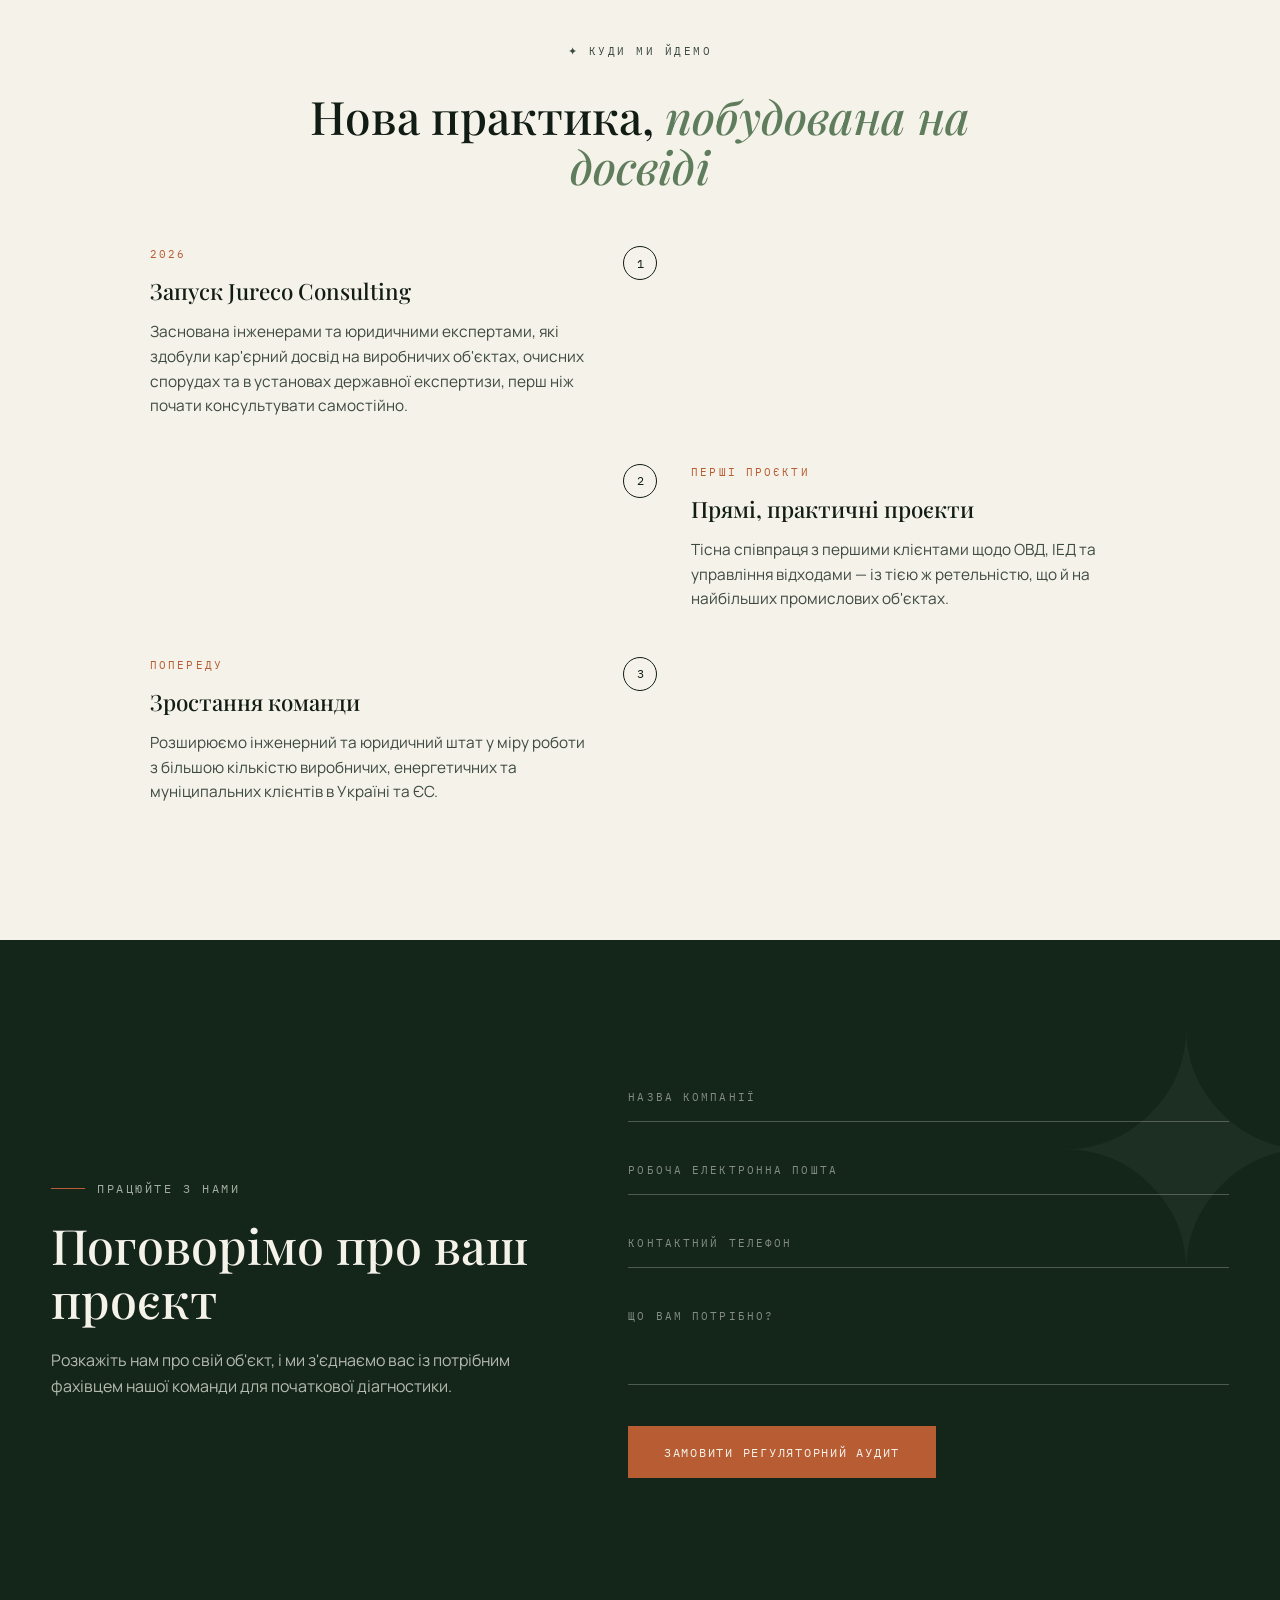
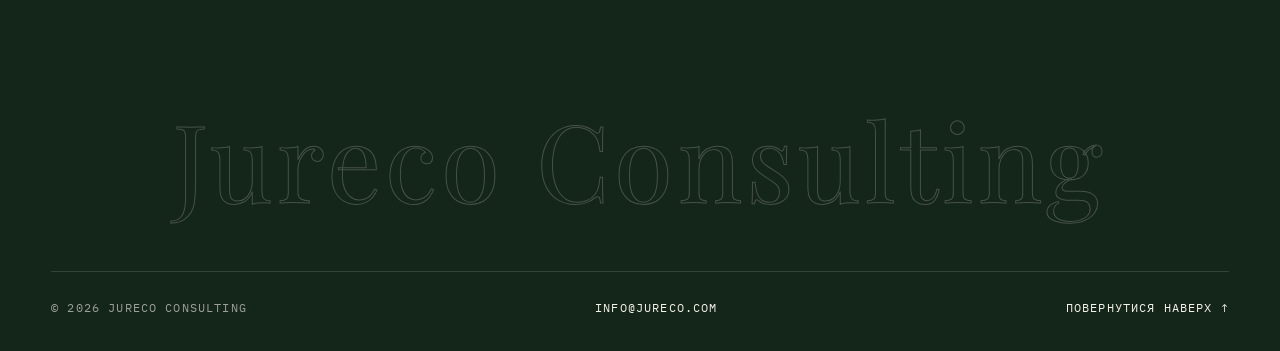
==== commit 6f73b28a: "Brand headline in hero and redesigned mobile menu Hero now reads Jureco Consulting, with the eco-con" ====
--- a/about.html
+++ b/about.html
@@ -81,18 +81,28 @@
 </header>
 
 <nav class="m-menu" aria-label="Мобільне меню">
-    <div class="grp">Екологічні послуги</div>
-    <a href="eia.html"><span>01</span>ОВД — Оцінка впливу на довкілля</a>
-    <a href="lap.html"><span>02</span>ІЕД — Інтегрований екологічний дозвіл</a>
-    <a href="sea.html"><span>03</span>СЕО — Стратегічна екологічна оцінка</a>
-    <a href="lwmp.html"><span>04</span>МПУВ — Місцевий план управління відходами</a>
-    <a href="mep.html"><span>05</span>МЕП — Муніципальний енергетичний план</a>
-    <a href="cds.html"><span>06</span>СРГ — Стратегія розвитку громади</a>
-    <div class="grp">Про нас</div>
-    <a href="about.html#team">Наша команда</a>
-    <a href="about.html#story">Наша історія</a>
-    <a href="#">Новини та аналітика</a>
-    <a href="#contact" class="m-cta">Зв'язатися з нами</a>
+    <span class="mm-ghost" aria-hidden="true">Jureco</span>
+    <div class="mm-inner">
+        <div class="mm-grp"><span>Екологічні послуги</span><span class="mm-cnt">( 06 )</span></div>
+        <a href="eia.html" class="mm-link"><span class="mm-n">01</span><span class="mm-t">ОВД — Оцінка впливу на довкілля</span><span class="mm-a" aria-hidden="true">↗</span></a>
+        <a href="lap.html" class="mm-link"><span class="mm-n">02</span><span class="mm-t">ІЕД — Інтегрований екологічний дозвіл</span><span class="mm-a" aria-hidden="true">↗</span></a>
+        <a href="sea.html" class="mm-link"><span class="mm-n">03</span><span class="mm-t">СЕО — Стратегічна екологічна оцінка</span><span class="mm-a" aria-hidden="true">↗</span></a>
+        <a href="lwmp.html" class="mm-link"><span class="mm-n">04</span><span class="mm-t">МПУВ — Місцевий план управління відходами</span><span class="mm-a" aria-hidden="true">↗</span></a>
+        <a href="mep.html" class="mm-link"><span class="mm-n">05</span><span class="mm-t">МЕП — Муніципальний енергетичний план</span><span class="mm-a" aria-hidden="true">↗</span></a>
+        <a href="cds.html" class="mm-link"><span class="mm-n">06</span><span class="mm-t">СРГ — Стратегія розвитку громади</span><span class="mm-a" aria-hidden="true">↗</span></a>
+
+        <div class="mm-grp"><span>Про нас</span></div>
+        <a href="about.html#team" class="mm-link"><span class="mm-n">a.</span><span class="mm-t">Наша команда</span><span class="mm-a" aria-hidden="true">↗</span></a>
+        <a href="about.html#story" class="mm-link"><span class="mm-n">b.</span><span class="mm-t">Наша історія</span><span class="mm-a" aria-hidden="true">↗</span></a>
+        <a href="#" class="mm-link"><span class="mm-n">c.</span><span class="mm-t">Новини та аналітика</span><span class="mm-a" aria-hidden="true">↗</span></a>
+
+        <a href="#contact" class="mm-cta"><span>Зв'язатися з нами</span></a>
+
+        <div class="mm-foot">
+            <a href="mailto:info@jureco.com">info@jureco.com</a>
+            <span>© 2026 Jureco Consulting</span>
+        </div>
+    </div>
 </nav>
 
 <!-- BREADCRUMB -->
--- a/home.css
+++ b/home.css
@@ -1159,50 +1159,154 @@
     .hd-burger { display: flex; }
     .hd { background: rgba(245, 242, 234, 0.95); border-color: var(--line-soft); }
 
+    /* ── MOBILE MENU — dark editorial panel ─────────────── */
     body.menu-open { overflow: hidden; }
+
     .m-menu {
         position: fixed;
         inset: 0;
-        background: var(--paper);
         z-index: 90;
-        padding: 100px var(--gutter) 40px;
+        background: var(--pine);
+        color: var(--paper);
         overflow-y: auto;
-        display: none;
+        overflow-x: hidden;
+        overscroll-behavior: contain;
+        display: block;
+        visibility: hidden;
+        opacity: 0;
+        clip-path: inset(0 0 100% 0);
+        transition: clip-path 0.62s var(--ease-out), opacity 0.3s ease, visibility 0.62s;
     }
-    body.menu-open .m-menu { display: block; }
-    .m-menu .grp {
+    body.menu-open .m-menu {
+        visibility: visible;
+        opacity: 1;
+        clip-path: inset(0 0 0 0);
+    }
+
+    /* oversized watermark bleeding off the panel */
+    .mm-ghost {
+        position: absolute;
+        right: 0;
+        bottom: 1vh;
+        font-family: var(--font-display);
+        font-style: italic;
+        font-size: 40vw;
+        line-height: 0.8;
+        color: transparent;
+        -webkit-text-stroke: 1px rgba(245, 242, 234, 0.07);
+        pointer-events: none;
+        user-select: none;
+        z-index: 0;
+    }
+
+    .mm-inner {
+        position: relative;
+        z-index: 1;
+        padding: 108px var(--gutter) 48px;
+        min-height: 100%;
+    }
+
+    /* staggered entrance for each row */
+    .mm-inner > * {
+        opacity: 0;
+        transform: translateY(20px);
+        transition: opacity 0.5s var(--ease-out), transform 0.5s var(--ease-out);
+    }
+    body.menu-open .mm-inner > * { opacity: 1; transform: none; }
+    .mm-inner > *:nth-child(1)  { transition-delay: 0.16s; }
+    .mm-inner > *:nth-child(2)  { transition-delay: 0.20s; }
+    .mm-inner > *:nth-child(3)  { transition-delay: 0.24s; }
+    .mm-inner > *:nth-child(4)  { transition-delay: 0.28s; }
+    .mm-inner > *:nth-child(5)  { transition-delay: 0.32s; }
+    .mm-inner > *:nth-child(6)  { transition-delay: 0.36s; }
+    .mm-inner > *:nth-child(7)  { transition-delay: 0.40s; }
+    .mm-inner > *:nth-child(8)  { transition-delay: 0.46s; }
+    .mm-inner > *:nth-child(9)  { transition-delay: 0.50s; }
+    .mm-inner > *:nth-child(10) { transition-delay: 0.54s; }
+    .mm-inner > *:nth-child(11) { transition-delay: 0.58s; }
+    .mm-inner > *:nth-child(12) { transition-delay: 0.64s; }
+    .mm-inner > *:nth-child(13) { transition-delay: 0.70s; }
+
+    .mm-grp {
+        display: flex;
+        align-items: baseline;
+        justify-content: space-between;
+        gap: 12px;
         font-family: var(--font-mono);
-        font-size: 0.64rem;
-        letter-spacing: 0.24em;
+        font-size: 0.62rem;
+        letter-spacing: 0.26em;
         text-transform: uppercase;
-        color: var(--ink-3);
-        margin: 28px 0 8px;
+        color: rgba(245, 242, 234, 0.42);
+        padding-bottom: 14px;
+        border-bottom: 1px solid rgba(245, 242, 234, 0.16);
     }
-    .m-menu a {
+    .mm-link + .mm-grp { margin-top: 42px; }
+    .mm-cnt { color: var(--clay); letter-spacing: 0.14em; }
+
+    .mm-link {
+        display: grid;
+        grid-template-columns: 26px minmax(0, 1fr) auto;
+        align-items: center;
+        gap: 14px;
+        padding: 18px 0;
+        border-bottom: 1px solid rgba(245, 242, 234, 0.1);
+        color: var(--paper);
+        min-height: 48px;
+    }
+    .mm-n {
+        font-family: var(--font-mono);
+        font-size: 0.66rem;
+        color: var(--clay);
+    }
+    .mm-t {
+        font-family: var(--font-display);
+        font-weight: 500;
+        font-size: 1.22rem;
+        line-height: 1.22;
+        min-width: 0;
+        overflow-wrap: break-word;
+    }
+    .mm-a {
+        font-size: 0.95rem;
+        color: rgba(245, 242, 234, 0.3);
+        transition: transform 0.3s var(--ease-out), color 0.3s ease;
+    }
+    .mm-link:active { background: rgba(245, 242, 234, 0.05); }
+    .mm-link:active .mm-t { font-style: italic; }
+    .mm-link:active .mm-a { color: var(--clay); transform: translate(3px, -3px); }
+
+    .mm-cta {
         display: block;
-        font-family: var(--font-display);
-        font-size: 1.35rem;
-        padding: 12px 0;
-        border-bottom: 1px solid var(--line-soft);
-    }
-    .m-menu a span {
-        font-family: var(--font-mono);
-        font-size: 0.7rem;
-        color: var(--clay);
-        margin-right: 12px;
-    }
-    .m-menu .m-cta {
-        margin-top: 34px;
-        background: var(--pine);
+        margin-top: 38px;
+        background: var(--clay);
         color: var(--paper);
         text-align: center;
         font-family: var(--font-mono);
-        font-size: 0.8rem;
-        letter-spacing: 0.14em;
+        font-size: 0.76rem;
+        letter-spacing: 0.16em;
         text-transform: uppercase;
-        padding: 18px;
-        border-bottom: none;
+        padding: 21px 18px;
     }
+    .mm-cta:active { background: var(--clay-2); }
+
+    .mm-foot {
+        margin-top: 36px;
+        padding-top: 22px;
+        border-top: 1px solid rgba(245, 242, 234, 0.16);
+        display: flex;
+        flex-direction: column;
+        gap: 9px;
+        font-family: var(--font-mono);
+        font-size: 0.68rem;
+        letter-spacing: 0.1em;
+        color: rgba(245, 242, 234, 0.45);
+    }
+    .mm-foot a { color: var(--paper); }
+
+    /* header adapts to the dark panel while open */
+    body.menu-open .hd { background: transparent; border-color: transparent; }
+    body.menu-open .hd-logo img { filter: brightness(0) invert(1); }
+    body.menu-open .hd-burger span { background: var(--paper); }
     body.menu-open .hd-burger span:nth-child(1) { transform: translateY(8px) rotate(45deg); }
     body.menu-open .hd-burger span:nth-child(2) { opacity: 0; }
     body.menu-open .hd-burger span:nth-child(3) { transform: translateY(-8px) rotate(-45deg); }
@@ -1235,4 +1339,6 @@
     .w-mask > span { transform: none; }
     .quote-inner .q-line > span { transform: none; }
     .news-track { animation: none; }
-}
+    .m-menu { clip-path: none !important; }
+    .mm-inner > * { opacity: 1 !important; transform: none !important; }
+}
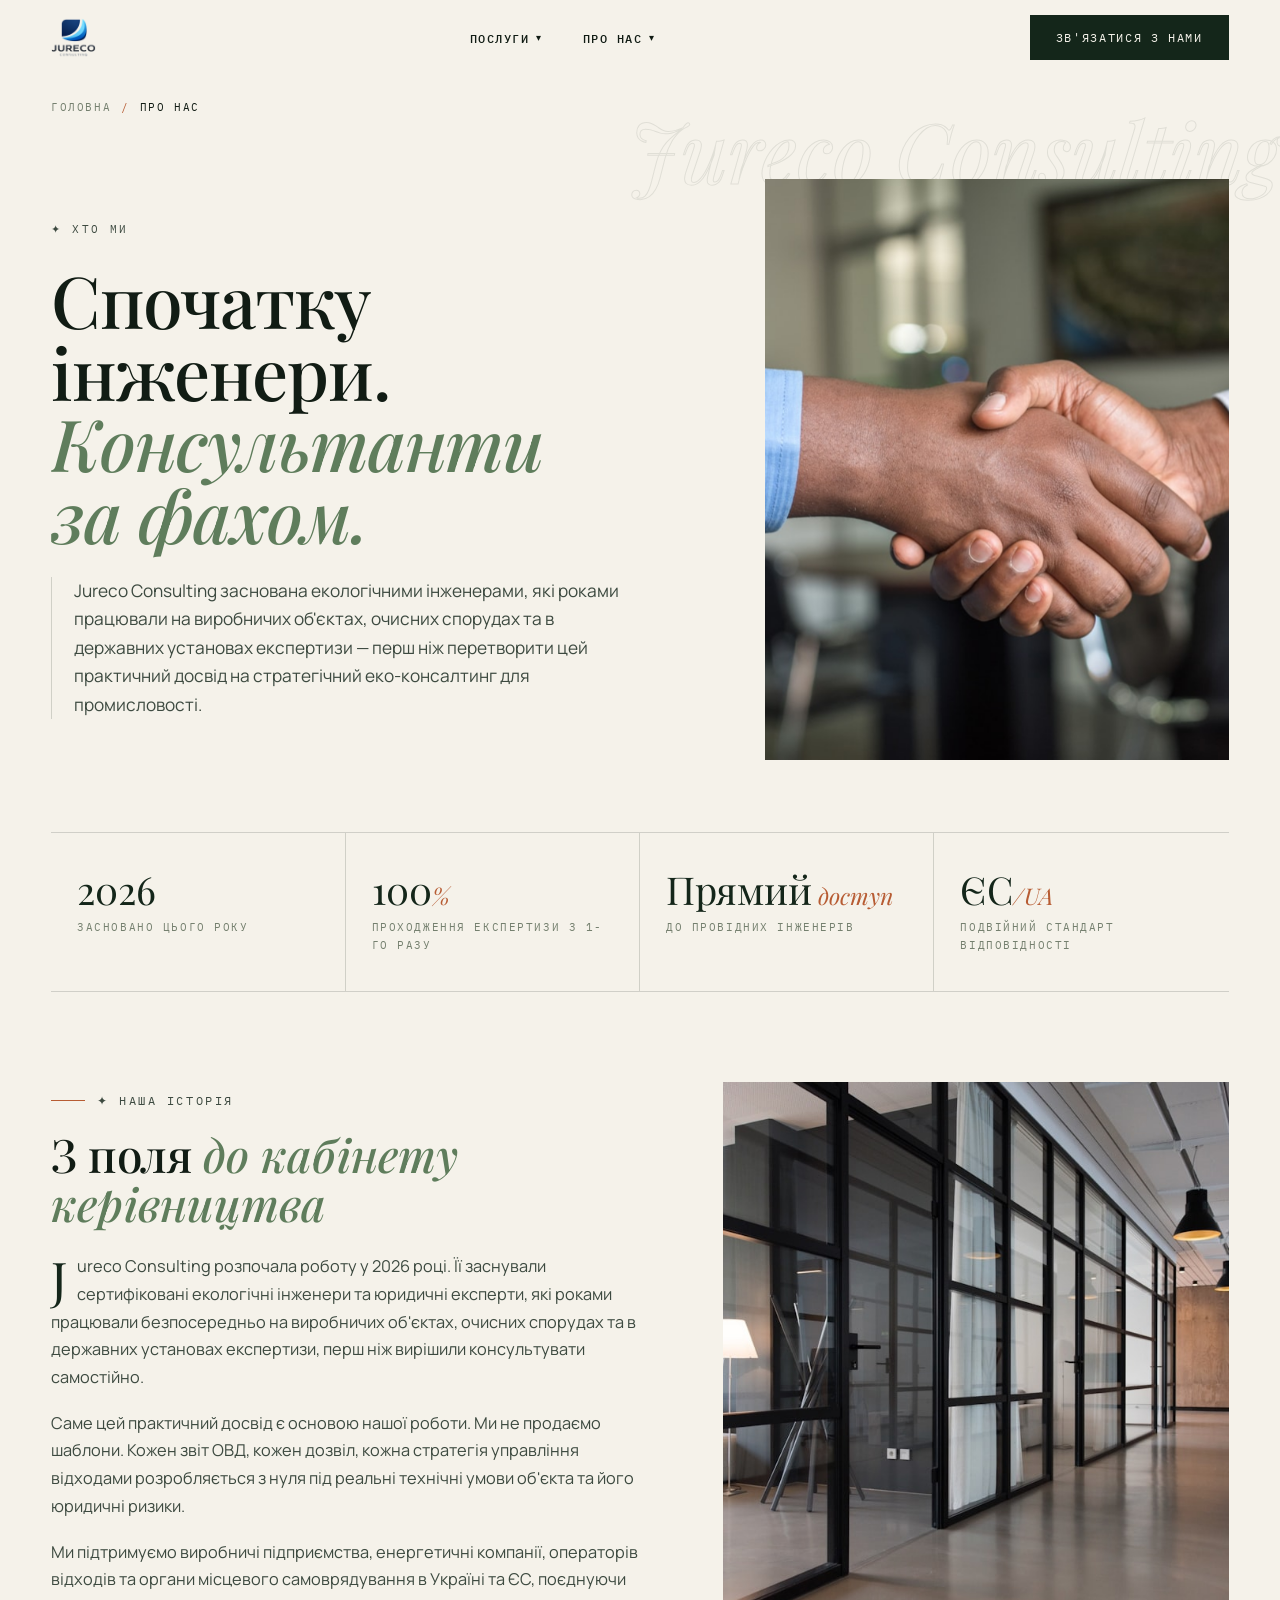
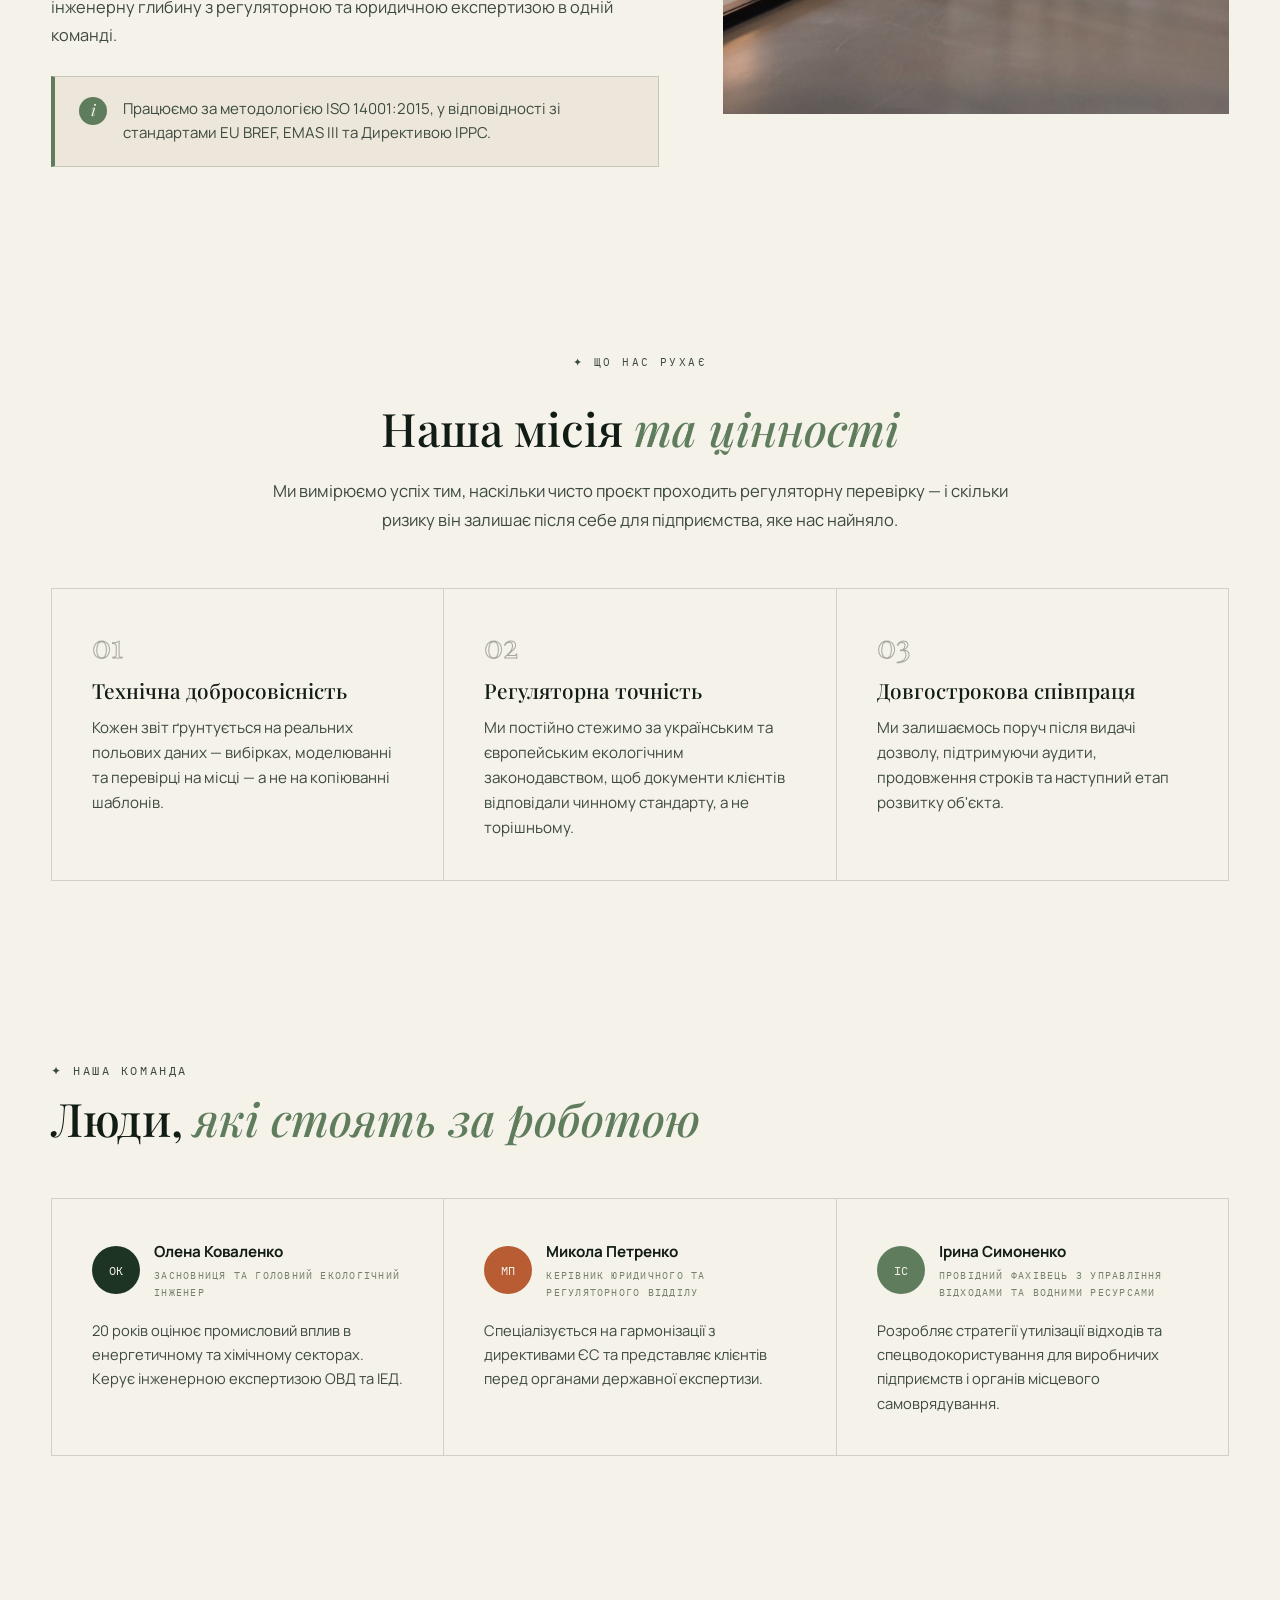
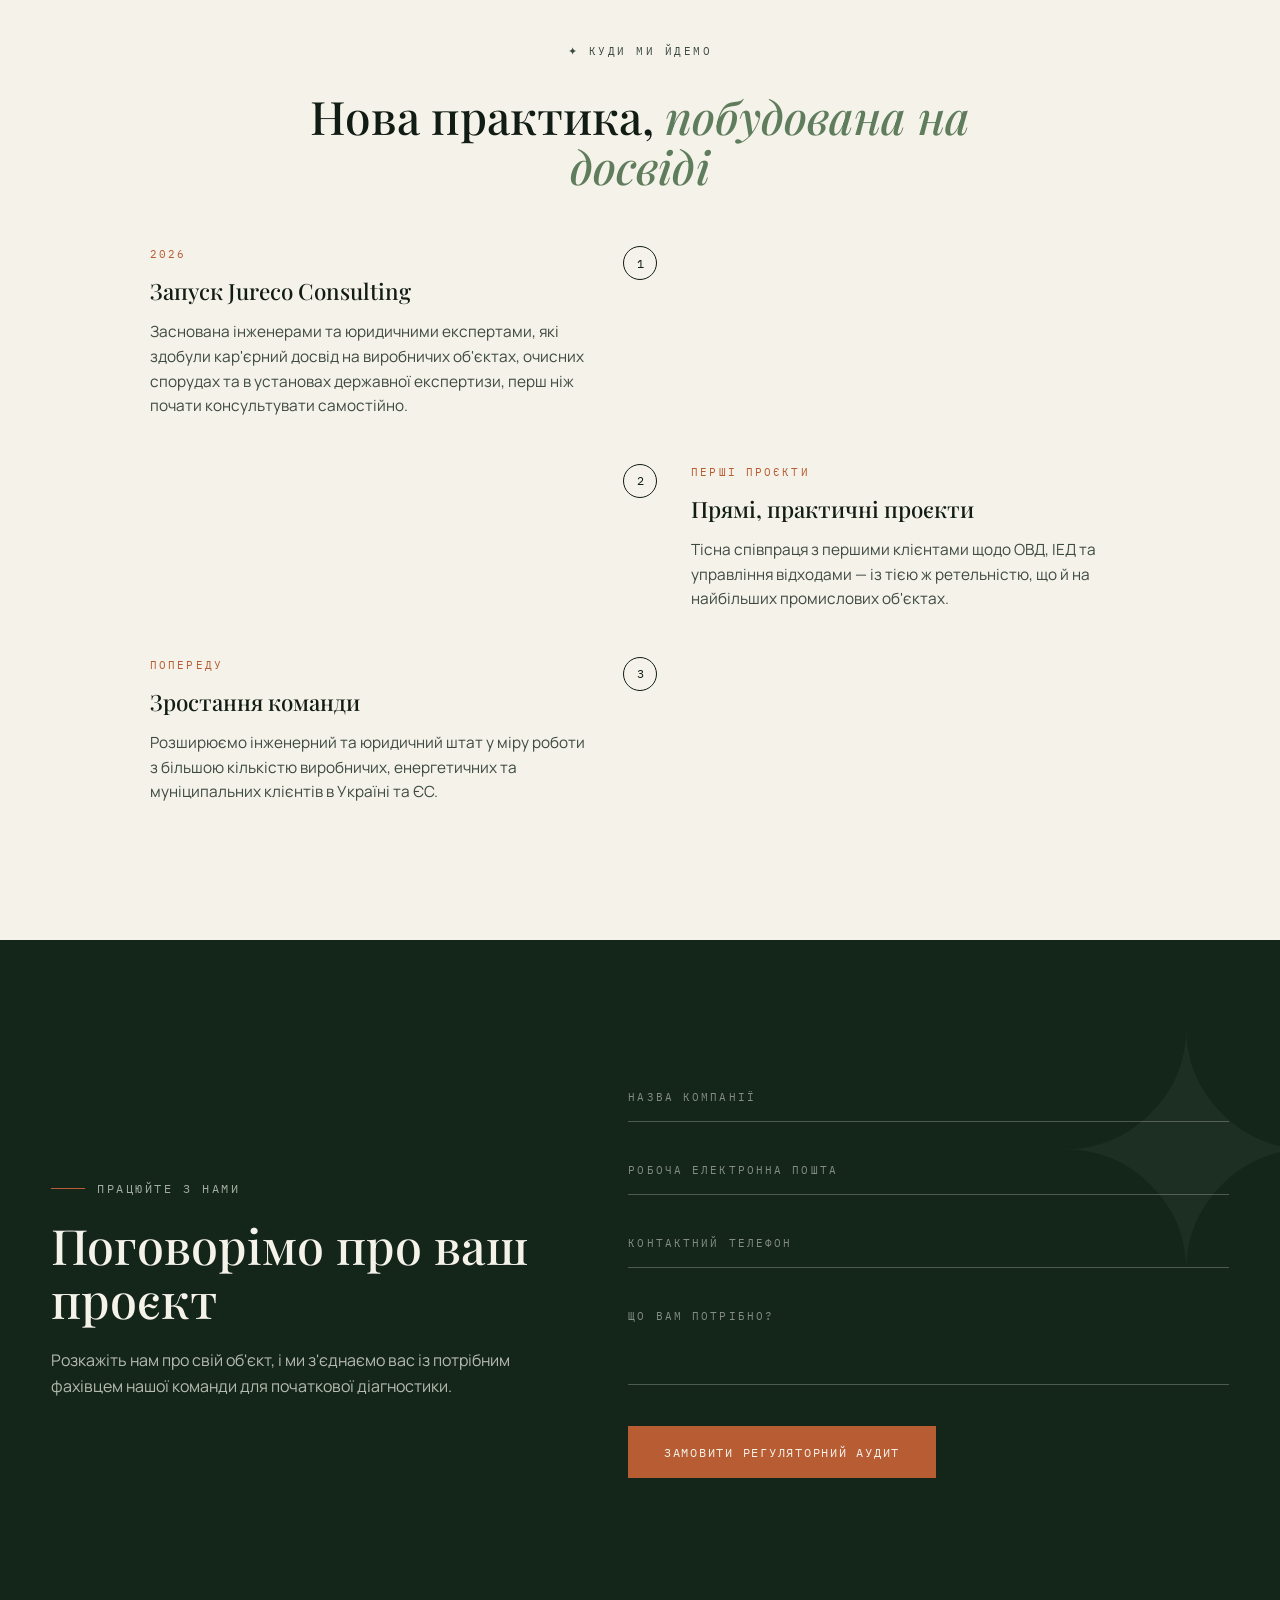
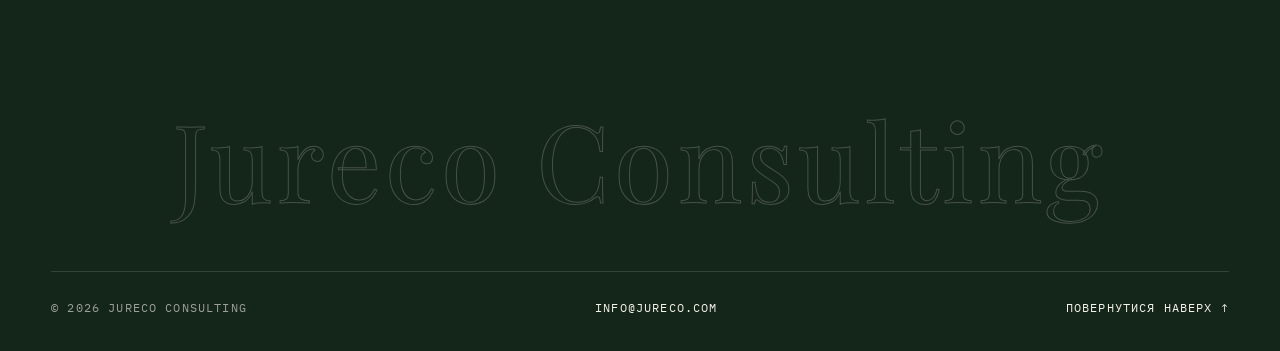
==== commit 1634ac6f: "Cut mobile image payload on the homepage from 2.9 MB to 0.43 MB Phones were downloading 1200px photo" ====
--- a/about.html
+++ b/about.html
@@ -16,7 +16,7 @@
 <!-- HEADER -->
 <header class="hd solid">
     <a href="index.html" class="hd-logo" aria-label="Jureco Consulting — головна">
-        <img src="photos/logo.png" alt="Jureco Consulting">
+        <img src="photos/logo-200.png" alt="Jureco Consulting" width="200" height="180">
     </a>
 
     <nav class="hd-nav" aria-label="Основна навігація">
--- a/home.css
+++ b/home.css
@@ -736,10 +736,14 @@
 .quote-bg {
     position: absolute;
     inset: -18% 0;
+    background-image: url('photos/u1448375240586-800.jpg');
     background-size: cover;
     background-position: center;
     opacity: 0.16;
     will-change: transform;
+}
+@media (min-width: 1025px) {
+    .quote-bg { background-image: url('photos/u1448375240586.jpg'); }
 }
 .quote-inner { position: relative; z-index: 1; max-width: 1080px; margin: 0 auto; text-align: center; }
 
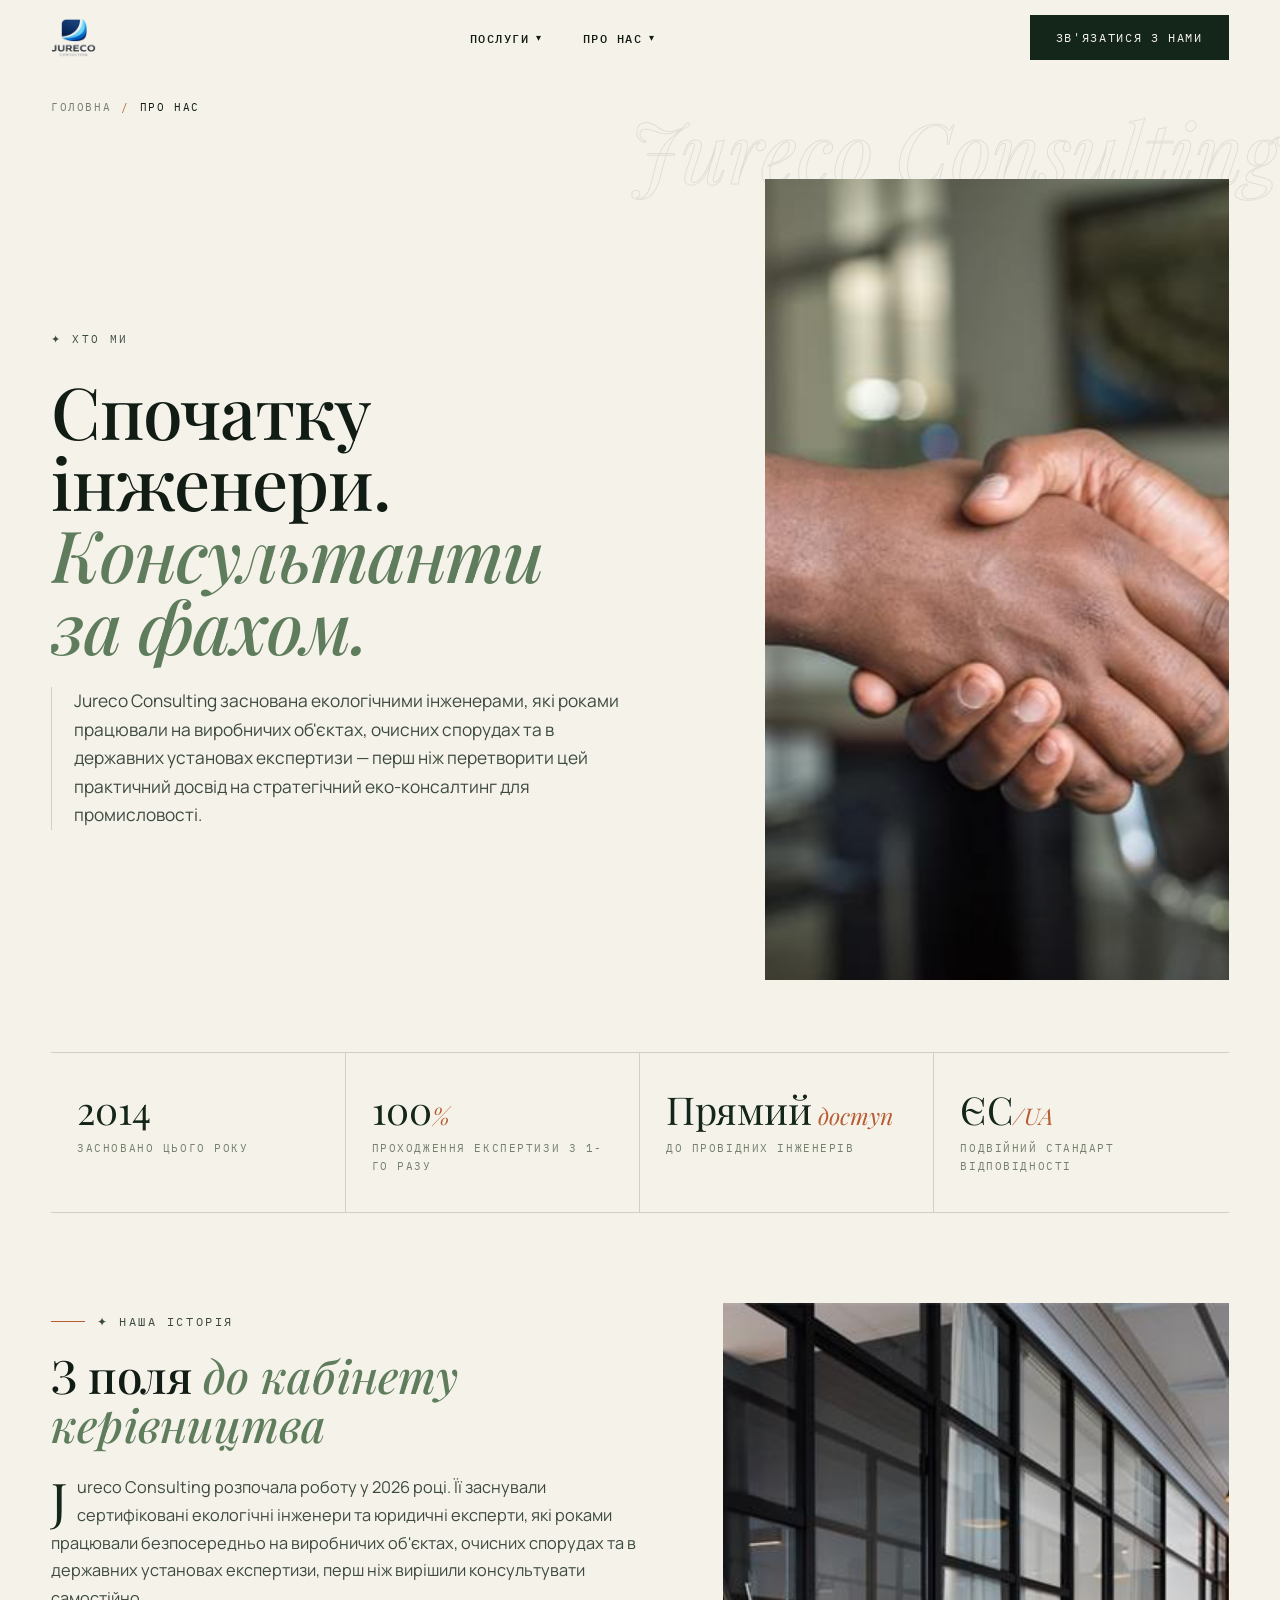
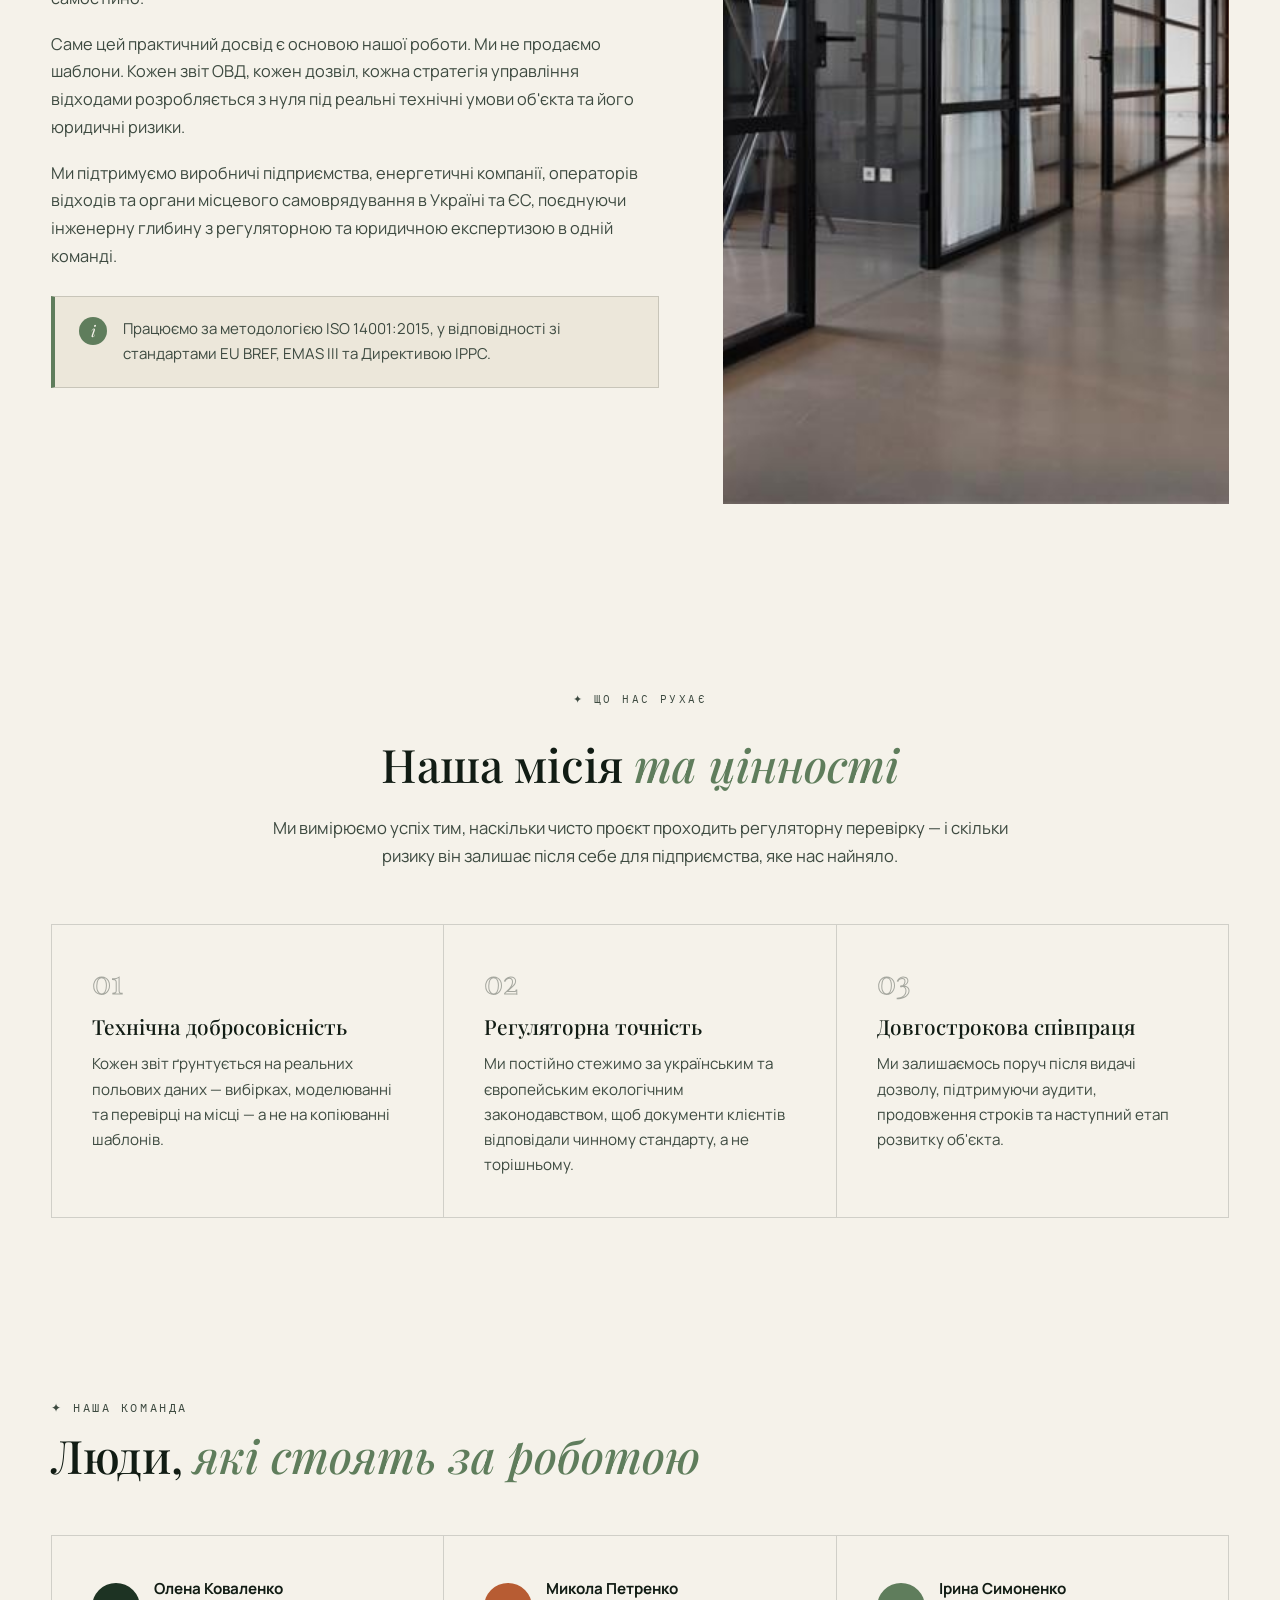
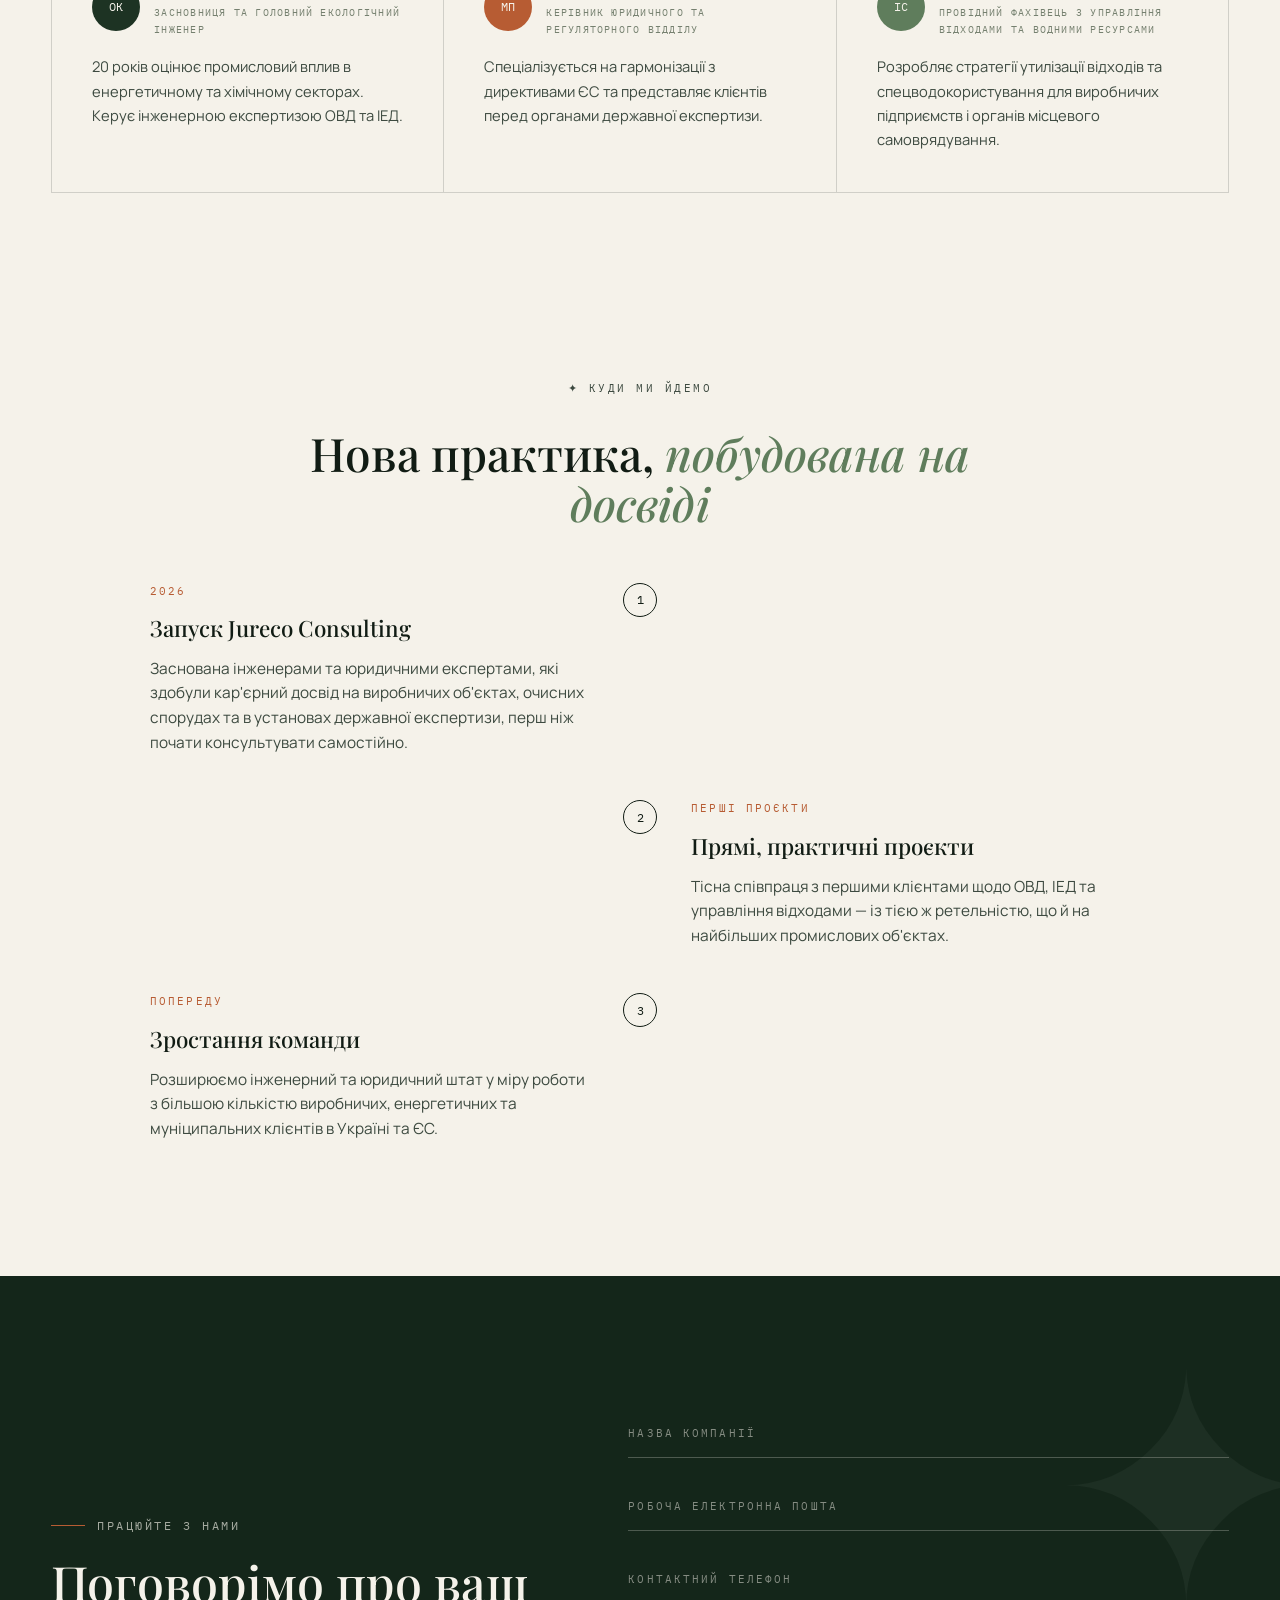
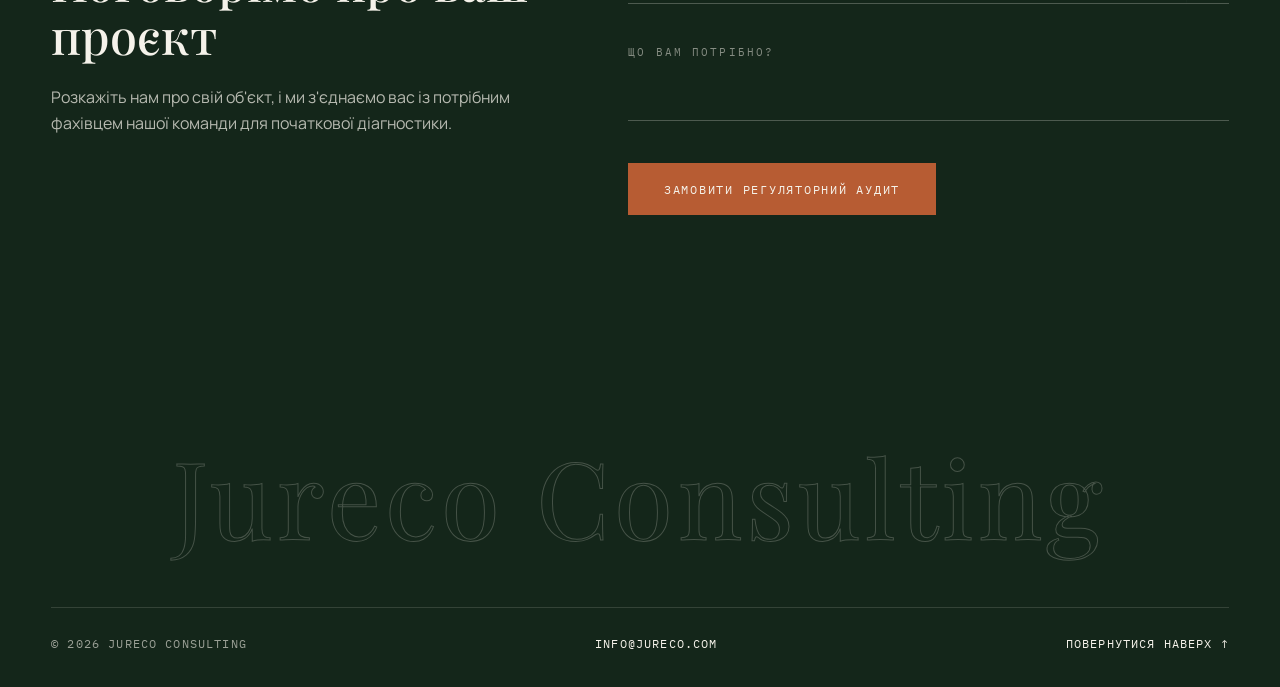
==== commit d9bcc841: "Fix bugs found in a site-wide audit Functional - Newsletter signup did nothing: a bare button with n" ====
--- a/about.html
+++ b/about.html
@@ -4,6 +4,7 @@
     <meta charset="UTF-8">
     <meta name="viewport" content="width=device-width, initial-scale=1.0">
     <title>Про нас — Jureco Consulting</title>
+    <meta name="description" content="Jureco Consulting — команда сертифікованих екологічних інженерів та юридичних експертів. Досвід на виробничих об'єктах, очисних спорудах та в державній експертизі.">
     <link rel="preconnect" href="https://fonts.googleapis.com">
     <link rel="preconnect" href="https://fonts.gstatic.com" crossorigin>
     <link href="https://fonts.googleapis.com/css2?family=Playfair+Display:ital,wght@0,400;0,500;0,600;1,400;1,500&family=Manrope:wght@400;500;700&family=IBM+Plex+Mono:wght@400;500&display=swap" rel="stylesheet">
@@ -127,7 +128,7 @@
         <p class="hero-para">Jureco Consulting заснована екологічними інженерами, які роками працювали на виробничих об'єктах, очисних спорудах та в державних установах експертизи — перш ніж перетворити цей практичний досвід на стратегічний еко-консалтинг для промисловості.</p>
     </div>
     <div class="hero-img-frame">
-        <img src="photos/u1521791136064.jpg" alt="Інженерна команда переглядає документацію об'єкта">
+        <img src="photos/u1521791136064.jpg" srcset="photos/u1521791136064-800.jpg 800w, photos/u1521791136064.jpg 1200w" sizes="(max-width: 1024px) 92vw, 46vw" alt="Інженерна команда переглядає документацію об'єкта" width="1200" height="801" fetchpriority="high" decoding="async">
     </div>
 </section>
 
@@ -168,7 +169,7 @@
     </div>
     <div>
         <div class="img-bordered">
-            <img src="photos/u1497366754035.jpg" alt="Обстеження промислового об'єкта">
+            <img src="photos/u1497366754035.jpg" srcset="photos/u1497366754035-800.jpg 800w, photos/u1497366754035.jpg 1200w" sizes="(max-width: 1024px) 92vw, 46vw" alt="Обстеження промислового об'єкта" width="1200" height="801" loading="lazy" decoding="async">
         </div>
     </div>
 </section>
--- a/home.css
+++ b/home.css
@@ -180,6 +180,19 @@
     transition: opacity 0.28s var(--ease-out), transform 0.28s var(--ease-out), visibility 0.28s;
 }
 .hd-item.open .hd-drop { opacity: 1; visibility: visible; transform: none; }
+/* The panel hangs 14px below the button; that strip belongs to neither,
+   so a slowly moving pointer crossing it left .hd-item and the menu
+   closed under the cursor. This invisible bridge is a descendant of
+   .hd-item, so button -> panel never counts as leaving. It inherits the
+   panel's visibility, so it cannot intercept anything while closed. */
+.hd-drop::before {
+    content: "";
+    position: absolute;
+    left: 0;
+    right: 0;
+    top: -18px;
+    height: 18px;
+}
 
 .hd-drop-label {
     font-family: var(--font-mono);
